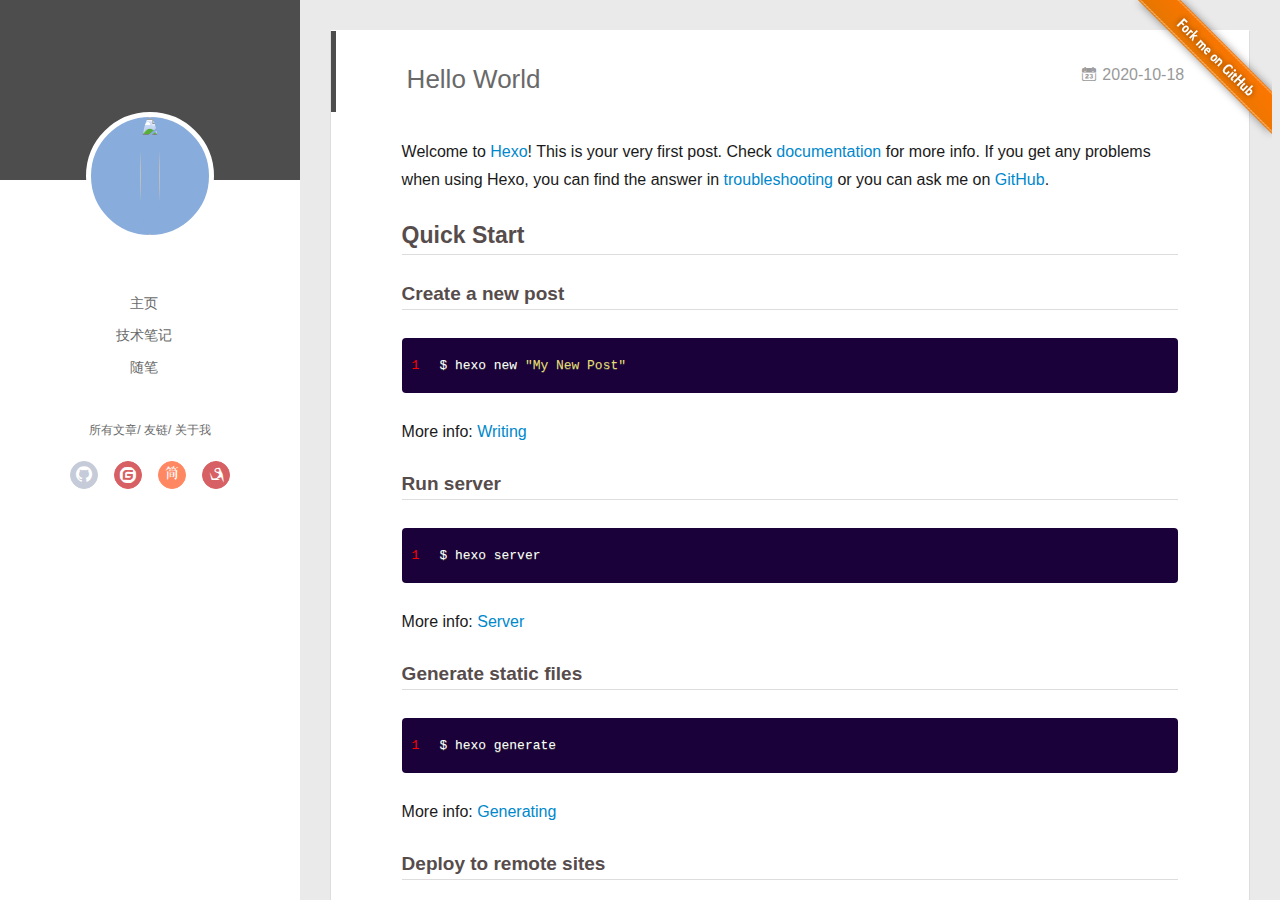
==== index.html @ 67d07cba "Site updated: 2020-10-18 23:46:30" ====
<!DOCTYPE html>
<html>
<head>
  <meta charset="utf-8">
  
  <meta name="renderer" content="webkit">
  <meta http-equiv="X-UA-Compatible" content="IE=edge" >
  <link rel="dns-prefetch" href="http://example.com">
  <title>Hexo</title>
  <meta name="generator" content="hexo-theme-yilia-plus">
  <meta name="viewport" content="width=device-width, initial-scale=1, maximum-scale=1">
  
    
    <!-- <meta name="keywords" content="">
    <meta name="description" content=""> -->
  
  <meta property="og:type" content="website">
<meta property="og:title" content="Hexo">
<meta property="og:url" content="http://example.com/index.html">
<meta property="og:site_name" content="Hexo">
<meta property="og:locale" content="en_US">
<meta property="article:author" content="John Doe">
<meta name="twitter:card" content="summary">
  
    <link rel="alternative" href="/atom.xml" title="Hexo" type="application/atom+xml">
  
  
    <link rel="icon" href="/favicon.ico">
  
  
    <link rel="apple-touch-icon" href="/apple-touch-icon-180x180.png">
  
  <link rel="stylesheet" type="text/css" href="/./main.a5fda8.css">
  <style type="text/css">
    
    #container.show {
      background: linear-gradient(200deg,#a0cfe4,#e8c37e);
    }
  </style>
  

  

  
    
 	  <script src="/lib/clickLove.js"></script>
  
  


  

</head>

<body>
  <div id="container" q-class="show:isCtnShow">
    <canvas id="anm-canvas" class="anm-canvas"></canvas>
    <div class="left-col" q-class="show:isShow">
      


<div class="overlay" style="background: #4d4d4d;"></div>
<div class="intrude-less">
	<header id="header" class="inner">
		<a href="/" class="profilepic">
			<img src="/img/head.jpg" class="js-avatar">
		</a>
		<hgroup>
			<h1 class="header-author"><a href="/"></a></h1>
		</hgroup>
		

		<nav class="header-menu">
			<ul>
			
				<li><a href="/" target="_blank">主页</a></li>
			
				<li><a href="https://zhousiwei.gitee.io/ibooks/" target="_blank">技术笔记</a></li>
			
				<li><a href="/tags/%E9%9A%8F%E7%AC%94/" target="_blank">随笔</a></li>
			
			</ul>
		</nav>
		<nav class="header-smart-menu">
			
				
					<a q-on="click: openSlider(e, 'innerArchive')" href="javascript:void(0)">所有文章</a>
				
			
				
					<a q-on="click: openSlider(e, 'friends')" href="javascript:void(0)">友链</a>
				
			
				
					<a q-on="click: openSlider(e, 'aboutme')" href="javascript:void(0)">关于我</a>
				
			
		</nav>
		<nav class="header-nav">
			<div class="social">
				
					<a class="github" href="#" title="GitHub" target="_blank"><i class="icon-github"></i></a>
				
					<a class="gitee" href="#" title="gitee" target="_blank"><i class="icon-gitee"></i></a>
				
					<a class="jianshu" href="#" title="jianshu" target="_blank"><i class="icon-jianshu"></i></a>
				
					<a class="cnblog" href="#" title="cnblog" target="_blank"><i class="icon-cnblog"></i></a>
				
			</div>
		
		</nav>
	</header>		
</div>

    </div>
    <div class="mid-col" q-class="show:isShow,hide:isShow|isFalse">
      
      
      <a class="forkMe" style="position:absolute;z-index:999;top:0;right:0.5em;" 
        href="https://github.com/JoeyBling/hexo-theme-yilia-plus" target="_blank">
        <img src="/img/forkme.png"
          class="attachment-full size-full" alt="Fork me on GitHub" data-recalc-dims="1"></a>
      
      
<nav id="mobile-nav">
  	<div class="overlay js-overlay" style="background: #4d4d4d"></div>
	<div class="btnctn js-mobile-btnctn">
  		<div class="slider-trigger list" q-on="click: openSlider(e)"><i class="icon icon-sort"></i></div>
	</div>
	<div class="intrude-less">
		<header id="header" class="inner">
			<div class="profilepic">
				<a href="/">
					<img src="/img/head.jpg" class="js-avatar">
				</a>
			</div>
			<hgroup>
			  <h1 class="header-author js-header-author"></h1>
			</hgroup>
			
			
			
				
			
				
			
				
			
			
			
			<nav class="header-nav">
				<div class="social">
					
						<a class="github" target="_blank" href="#" title="GitHub"><i class="icon-github"></i></a>
			        
						<a class="gitee" target="_blank" href="#" title="gitee"><i class="icon-gitee"></i></a>
			        
						<a class="jianshu" target="_blank" href="#" title="jianshu"><i class="icon-jianshu"></i></a>
			        
						<a class="cnblog" target="_blank" href="#" title="cnblog"><i class="icon-cnblog"></i></a>
			        
				</div>
			</nav>

			<nav class="header-menu js-header-menu">
				<ul style="width: 70%">
				
				
					<li style="width: 33.333333333333336%"><a href="/">主页</a></li>
		        
					<li style="width: 33.333333333333336%"><a target="_blank" rel="noopener" href="https://zhousiwei.gitee.io/ibooks/">技术笔记</a></li>
		        
					<li style="width: 33.333333333333336%"><a href="/tags/%E9%9A%8F%E7%AC%94/">随笔</a></li>
		        
				</ul>
			</nav>
		</header>				
	</div>
	<div class="mobile-mask" style="display:none" q-show="isShow"></div>
</nav>

      <div id="wrapper" class="body-wrap">
        <div class="menu-l">
          <div class="canvas-wrap">
            <canvas data-colors="#eaeaea" data-sectionHeight="100" data-contentId="js-content" id="myCanvas1"
              class="anm-canvas"></canvas>
          </div>
          <div id="js-content" class="content-ll">
            

  
    <article id="post-hello-world" class="article article-type-post  article-index" itemscope itemprop="blogPost">
  <div class="article-inner">
    
      <header class="article-header">
  
  
    <h1 itemprop="name">
	
	  <a class="article-title" href="/2020/10/18/hello-world/" target="_blank">Hello World</a>
  
    </h1>
  


  
  
<a href="/2020/10/18/hello-world/" class="archive-article-date">
        <time datetime="2020-10-18T14:14:54.932Z" itemprop="datePublished"><i class="icon-calendar icon"></i>2020-10-18</time>
</a>

  
  
    

  
  </header>
  
  <div class="article-entry" itemprop="articleBody">
    
    <p>Welcome to <a target="_blank" rel="noopener" href="https://hexo.io/">Hexo</a>! This is your very first post. Check <a target="_blank" rel="noopener" href="https://hexo.io/docs/">documentation</a> for more info. If you get any problems when using Hexo, you can find the answer in <a target="_blank" rel="noopener" href="https://hexo.io/docs/troubleshooting.html">troubleshooting</a> or you can ask me on <a target="_blank" rel="noopener" href="https://github.com/hexojs/hexo/issues">GitHub</a>.</p>
<h2 id="Quick-Start"><a href="#Quick-Start" class="headerlink" title="Quick Start"></a>Quick Start</h2><h3 id="Create-a-new-post"><a href="#Create-a-new-post" class="headerlink" title="Create a new post"></a>Create a new post</h3><figure class="highlight bash"><table><tr><td class="gutter"><pre><span class="line">1</span><br></pre></td><td class="code"><pre><span class="line">$ hexo new <span class="string">&quot;My New Post&quot;</span></span><br></pre></td></tr></table></figure>

<p>More info: <a target="_blank" rel="noopener" href="https://hexo.io/docs/writing.html">Writing</a></p>
<h3 id="Run-server"><a href="#Run-server" class="headerlink" title="Run server"></a>Run server</h3><figure class="highlight bash"><table><tr><td class="gutter"><pre><span class="line">1</span><br></pre></td><td class="code"><pre><span class="line">$ hexo server</span><br></pre></td></tr></table></figure>

<p>More info: <a target="_blank" rel="noopener" href="https://hexo.io/docs/server.html">Server</a></p>
<h3 id="Generate-static-files"><a href="#Generate-static-files" class="headerlink" title="Generate static files"></a>Generate static files</h3><figure class="highlight bash"><table><tr><td class="gutter"><pre><span class="line">1</span><br></pre></td><td class="code"><pre><span class="line">$ hexo generate</span><br></pre></td></tr></table></figure>

<p>More info: <a target="_blank" rel="noopener" href="https://hexo.io/docs/generating.html">Generating</a></p>
<h3 id="Deploy-to-remote-sites"><a href="#Deploy-to-remote-sites" class="headerlink" title="Deploy to remote sites"></a>Deploy to remote sites</h3><figure class="highlight bash"><table><tr><td class="gutter"><pre><span class="line">1</span><br></pre></td><td class="code"><pre><span class="line">$ hexo deploy</span><br></pre></td></tr></table></figure>

<p>More info: <a target="_blank" rel="noopener" href="https://hexo.io/docs/one-command-deployment.html">Deployment</a></p>

    

    

    

  </div>
  <div class="article-info article-info-index">
    
    
    

    
    <p class="article-more-link">
      <a class="article-more-a" href="/2020/10/18/hello-world/">展开全文 >></a>
    </p>
    

    
    <div class="clearfix"></div>
  </div>
  </div>
</article>

<aside class="wrap-side-operation">
    <div class="mod-side-operation">
        
        <div class="jump-container" id="js-jump-container" style="display:none;">
            <a href="javascript:void(0)" class="mod-side-operation__jump-to-top">
                <i class="icon-font icon-back"></i>
            </a>
            <div id="js-jump-plan-container" class="jump-plan-container" style="top: -11px;">
                <i class="icon-font icon-plane jump-plane"></i>
            </div>
        </div>
        
        
    </div>
</aside>




  
  


          </div>
        </div>
      </div>
      <footer id="footer">
  <div class="outer">
    <div id="footer-info">
    	<div class="footer-left">
    		&copy; 2018-2020 <a href="http://example.com/" target="_blank">John Doe</a>
    	</div>
      	<div class="footer-right">
			
			
      		GitHub:<a href="https://github.com/JoeyBling/hexo-theme-yilia-plus" target="_blank">hexo-theme-yilia-plus</a> by Litten
      	</div>
    </div>
  </div>
  
  
	<script src="/lib/busuanzi.pure.js"></script>
	
  
  
	
	<span id="busuanzi_container_site_pv" style="display:none">
		本站总访问量<span id="busuanzi_value_site_pv"></span>次	
	        <span class="post-meta-divider" >|</span>
	</span>
  	<span id="busuanzi_container_site_uv" style='display:none'>
  		本站访客数<span id="busuanzi_value_site_uv"></span>人
  	</span>
  
</footer>

    </div>
    <script>
	var yiliaConfig = {
		mathjax: false,
		isHome: true,
		isPost: false,
		isArchive: false,
		isTag: false,
		isCategory: false,
		open_in_new: true,
		toc_hide_index: true,
		root: "/",
		innerArchive: true,
		showTags: true
	}
</script>

<script>!function(r){function e(t){if(i[t])return i[t].exports;var n=i[t]={exports:{},id:t,loaded:!1};return r[t].call(n.exports,n,n.exports,e),n.loaded=!0,n.exports}var i={};e.m=r,e.c=i,e.p="./",e(0)}([function(t,n,r){r(208),t.exports=r(205)},function(t,n,r){var d=r(3),y=r(46),g=r(26),b=r(27),x=r(47),m="prototype",S=function(t,n,r){var e,i,o,u,c=t&S.F,f=t&S.G,a=t&S.S,s=t&S.P,l=t&S.B,h=f?d:a?d[n]||(d[n]={}):(d[n]||{})[m],v=f?y:y[n]||(y[n]={}),p=v[m]||(v[m]={});for(e in f&&(r=n),r)o=((i=!c&&h&&void 0!==h[e])?h:r)[e],u=l&&i?x(o,d):s&&"function"==typeof o?x(Function.call,o):o,h&&b(h,e,o,t&S.U),v[e]!=o&&g(v,e,u),s&&p[e]!=o&&(p[e]=o)};d.core=y,S.F=1,S.G=2,S.S=4,S.P=8,S.B=16,S.W=32,S.U=64,S.R=128,t.exports=S},function(t,n,r){var e=r(5);t.exports=function(t){if(!e(t))throw TypeError(t+" is not an object!");return t}},function(t,n){var r=t.exports="undefined"!=typeof window&&window.Math==Math?window:"undefined"!=typeof self&&self.Math==Math?self:Function("return this")();"number"==typeof __g&&(__g=r)},function(t,n){t.exports=function(t){try{return!!t()}catch(t){return!0}}},function(t,n){t.exports=function(t){return"object"==typeof t?null!==t:"function"==typeof t}},function(t,n){var r=t.exports="undefined"!=typeof window&&window.Math==Math?window:"undefined"!=typeof self&&self.Math==Math?self:Function("return this")();"number"==typeof __g&&(__g=r)},function(t,n,r){var e=r(118)("wks"),i=r(79),o=r(3).Symbol,u="function"==typeof o;(t.exports=function(t){return e[t]||(e[t]=u&&o[t]||(u?o:i)("Symbol."+t))}).store=e},function(t,n,r){var e=r(49),i=Math.min;t.exports=function(t){return 0<t?i(e(t),9007199254740991):0}},function(t,n){var r={}.hasOwnProperty;t.exports=function(t,n){return r.call(t,n)}},function(t,n,r){t.exports=!r(4)(function(){return 7!=Object.defineProperty({},"a",{get:function(){return 7}}).a})},function(t,n,r){var e=r(2),i=r(174),o=r(53),u=Object.defineProperty;n.f=r(10)?Object.defineProperty:function(t,n,r){if(e(t),n=o(n,!0),e(r),i)try{return u(t,n,r)}catch(t){}if("get"in r||"set"in r)throw TypeError("Accessors not supported!");return"value"in r&&(t[n]=r.value),t}},function(t,n,r){t.exports=!r(20)(function(){return 7!=Object.defineProperty({},"a",{get:function(){return 7}}).a})},function(t,n,r){var e=r(14),i=r(24);t.exports=r(12)?function(t,n,r){return e.f(t,n,i(1,r))}:function(t,n,r){return t[n]=r,t}},function(t,n,r){var e=r(22),i=r(60),o=r(42),u=Object.defineProperty;n.f=r(12)?Object.defineProperty:function(t,n,r){if(e(t),n=o(n,!0),e(r),i)try{return u(t,n,r)}catch(t){}if("get"in r||"set"in r)throw TypeError("Accessors not supported!");return"value"in r&&(t[n]=r.value),t}},function(t,n,r){var e=r(96),i=r(34);t.exports=function(t){return e(i(t))}},function(t,n,r){var e=r(40)("wks"),i=r(25),o=r(6).Symbol,u="function"==typeof o;(t.exports=function(t){return e[t]||(e[t]=u&&o[t]||(u?o:i)("Symbol."+t))}).store=e},function(t,n,r){var e=r(51);t.exports=function(t){return Object(e(t))}},function(t,n){t.exports=function(t){return"object"==typeof t?null!==t:"function"==typeof t}},function(t,n){var r=t.exports={version:"2.6.9"};"number"==typeof __e&&(__e=r)},function(t,n){t.exports=function(t){try{return!!t()}catch(t){return!0}}},function(t,n){t.exports=function(t){if("function"!=typeof t)throw TypeError(t+" is not a function!");return t}},function(t,n,r){var e=r(18);t.exports=function(t){if(!e(t))throw TypeError(t+" is not an object!");return t}},function(t,n){t.exports=!0},function(t,n){t.exports=function(t,n){return{enumerable:!(1&t),configurable:!(2&t),writable:!(4&t),value:n}}},function(t,n){var r=0,e=Math.random();t.exports=function(t){return"Symbol(".concat(void 0===t?"":t,")_",(++r+e).toString(36))}},function(t,n,r){var e=r(11),i=r(75);t.exports=r(10)?function(t,n,r){return e.f(t,n,i(1,r))}:function(t,n,r){return t[n]=r,t}},function(t,n,r){var o=r(3),u=r(26),c=r(30),f=r(79)("src"),e=r(219),i="toString",a=(""+e).split(i);r(46).inspectSource=function(t){return e.call(t)},(t.exports=function(t,n,r,e){var i="function"==typeof r;i&&(c(r,"name")||u(r,"name",n)),t[n]!==r&&(i&&(c(r,f)||u(r,f,t[n]?""+t[n]:a.join(String(n)))),t===o?t[n]=r:e?t[n]?t[n]=r:u(t,n,r):(delete t[n],u(t,n,r)))})(Function.prototype,i,function(){return"function"==typeof this&&this[f]||e.call(this)})},function(t,n,r){var e=r(1),i=r(4),u=r(51),c=/"/g,o=function(t,n,r,e){var i=String(u(t)),o="<"+n;return""!==r&&(o+=" "+r+'="'+String(e).replace(c,"&quot;")+'"'),o+">"+i+"</"+n+">"};t.exports=function(n,t){var r={};r[n]=t(o),e(e.P+e.F*i(function(){var t=""[n]('"');return t!==t.toLowerCase()||3<t.split('"').length}),"String",r)}},function(t,n,r){var e=r(65),i=r(35);t.exports=Object.keys||function(t){return e(t,i)}},function(t,n){var r={}.hasOwnProperty;t.exports=function(t,n){return r.call(t,n)}},function(t,n,r){var e=r(117),i=r(75),o=r(33),u=r(53),c=r(30),f=r(174),a=Object.getOwnPropertyDescriptor;n.f=r(10)?a:function(t,n){if(t=o(t),n=u(n,!0),f)try{return a(t,n)}catch(t){}if(c(t,n))return i(!e.f.call(t,n),t[n])}},function(t,n,r){var e=r(30),i=r(17),o=r(154)("IE_PROTO"),u=Object.prototype;t.exports=Object.getPrototypeOf||function(t){return t=i(t),e(t,o)?t[o]:"function"==typeof t.constructor&&t instanceof t.constructor?t.constructor.prototype:t instanceof Object?u:null}},function(t,n,r){var e=r(116),i=r(51);t.exports=function(t){return e(i(t))}},function(t,n){t.exports=function(t){if(null==t)throw TypeError("Can't call method on  "+t);return t}},function(t,n){t.exports="constructor,hasOwnProperty,isPrototypeOf,propertyIsEnumerable,toLocaleString,toString,valueOf".split(",")},function(t,n){t.exports={}},function(t,n){n.f={}.propertyIsEnumerable},function(t,n,r){var e=r(14).f,i=r(9),o=r(16)("toStringTag");t.exports=function(t,n,r){t&&!i(t=r?t:t.prototype,o)&&e(t,o,{configurable:!0,value:n})}},function(t,n,r){var e=r(40)("keys"),i=r(25);t.exports=function(t){return e[t]||(e[t]=i(t))}},function(t,n,r){var e=r(19),i=r(6),o="__core-js_shared__",u=i[o]||(i[o]={});(t.exports=function(t,n){return u[t]||(u[t]=void 0!==n?n:{})})("versions",[]).push({version:e.version,mode:r(23)?"pure":"global",copyright:"© 2019 Denis Pushkarev (zloirock.ru)"})},function(t,n){var r=Math.ceil,e=Math.floor;t.exports=function(t){return isNaN(t=+t)?0:(0<t?e:r)(t)}},function(t,n,r){var i=r(18);t.exports=function(t,n){if(!i(t))return t;var r,e;if(n&&"function"==typeof(r=t.toString)&&!i(e=r.call(t)))return e;if("function"==typeof(r=t.valueOf)&&!i(e=r.call(t)))return e;if(!n&&"function"==typeof(r=t.toString)&&!i(e=r.call(t)))return e;throw TypeError("Can't convert object to primitive value")}},function(t,n,r){var e=r(6),i=r(19),o=r(23),u=r(44),c=r(14).f;t.exports=function(t){var n=i.Symbol||(i.Symbol=o?{}:e.Symbol||{});"_"==t.charAt(0)||t in n||c(n,t,{value:u.f(t)})}},function(t,n,r){n.f=r(16)},function(t,n){var r={}.toString;t.exports=function(t){return r.call(t).slice(8,-1)}},function(t,n){var r=t.exports={version:"2.6.9"};"number"==typeof __e&&(__e=r)},function(t,n,r){var o=r(21);t.exports=function(e,i,t){if(o(e),void 0===i)return e;switch(t){case 1:return function(t){return e.call(i,t)};case 2:return function(t,n){return e.call(i,t,n)};case 3:return function(t,n,r){return e.call(i,t,n,r)}}return function(){return e.apply(i,arguments)}}},function(t,n,r){"use strict";var e=r(4);t.exports=function(t,n){return!!t&&e(function(){n?t.call(null,function(){},1):t.call(null)})}},function(t,n){var r=Math.ceil,e=Math.floor;t.exports=function(t){return isNaN(t=+t)?0:(0<t?e:r)(t)}},function(t,n,r){var x=r(47),m=r(116),S=r(17),w=r(8),e=r(138);t.exports=function(l,t){var h=1==l,v=2==l,p=3==l,d=4==l,y=6==l,g=5==l||y,b=t||e;return function(t,n,r){for(var e,i,o=S(t),u=m(o),c=x(n,r,3),f=w(u.length),a=0,s=h?b(t,f):v?b(t,0):void 0;a<f;a++)if((g||a in u)&&(i=c(e=u[a],a,o),l))if(h)s[a]=i;else if(i)switch(l){case 3:return!0;case 5:return e;case 6:return a;case 2:s.push(e)}else if(d)return!1;return y?-1:p||d?d:s}}},function(t,n){t.exports=function(t){if(null==t)throw TypeError("Can't call method on  "+t);return t}},function(t,n,r){var i=r(1),o=r(46),u=r(4);t.exports=function(t,n){var r=(o.Object||{})[t]||Object[t],e={};e[t]=n(r),i(i.S+i.F*u(function(){r(1)}),"Object",e)}},function(t,n,r){var i=r(5);t.exports=function(t,n){if(!i(t))return t;var r,e;if(n&&"function"==typeof(r=t.toString)&&!i(e=r.call(t)))return e;if("function"==typeof(r=t.valueOf)&&!i(e=r.call(t)))return e;if(!n&&"function"==typeof(r=t.toString)&&!i(e=r.call(t)))return e;throw TypeError("Can't convert object to primitive value")}},function(t,n,r){var d=r(6),y=r(19),g=r(93),b=r(13),x=r(9),m="prototype",S=function(t,n,r){var e,i,o,u=t&S.F,c=t&S.G,f=t&S.S,a=t&S.P,s=t&S.B,l=t&S.W,h=c?y:y[n]||(y[n]={}),v=h[m],p=c?d:f?d[n]:(d[n]||{})[m];for(e in c&&(r=n),r)(i=!u&&p&&void 0!==p[e])&&x(h,e)||(o=i?p[e]:r[e],h[e]=c&&"function"!=typeof p[e]?r[e]:s&&i?g(o,d):l&&p[e]==o?function(e){var t=function(t,n,r){if(this instanceof e){switch(arguments.length){case 0:return new e;case 1:return new e(t);case 2:return new e(t,n)}return new e(t,n,r)}return e.apply(this,arguments)};return t[m]=e[m],t}(o):a&&"function"==typeof o?g(Function.call,o):o,a&&((h.virtual||(h.virtual={}))[e]=o,t&S.R&&v&&!v[e]&&b(v,e,o)))};S.F=1,S.G=2,S.S=4,S.P=8,S.B=16,S.W=32,S.U=64,S.R=128,t.exports=S},function(t,n,r){var e=r(34);t.exports=function(t){return Object(e(t))}},function(t,n,r){var o=r(196),e=r(1),i=r(118)("metadata"),u=i.store||(i.store=new(r(200))),c=function(t,n,r){var e=u.get(t);if(!e){if(!r)return;u.set(t,e=new o)}var i=e.get(n);if(!i){if(!r)return;e.set(n,i=new o)}return i};t.exports={store:u,map:c,has:function(t,n,r){var e=c(n,r,!1);return void 0!==e&&e.has(t)},get:function(t,n,r){var e=c(n,r,!1);return void 0===e?void 0:e.get(t)},set:function(t,n,r,e){c(r,e,!0).set(t,n)},keys:function(t,n){var r=c(t,n,!1),e=[];return r&&r.forEach(function(t,n){e.push(n)}),e},key:function(t){return void 0===t||"symbol"==typeof t?t:String(t)},exp:function(t){e(e.S,"Reflect",t)}}},function(t,n,r){"use strict";if(r(10)){var g=r(68),b=r(3),x=r(4),m=r(1),S=r(132),e=r(159),h=r(47),w=r(70),i=r(75),_=r(26),o=r(76),u=r(49),O=r(8),E=r(194),c=r(78),f=r(53),a=r(30),M=r(81),P=r(5),v=r(17),p=r(145),j=r(72),F=r(32),A=r(73).f,d=r(161),s=r(79),l=r(7),y=r(50),I=r(120),L=r(119),N=r(162),T=r(82),k=r(125),R=r(77),C=r(137),D=r(166),G=r(11),W=r(31),U=G.f,V=W.f,B=b.RangeError,q=b.TypeError,z=b.Uint8Array,K="ArrayBuffer",H="Shared"+K,J="BYTES_PER_ELEMENT",$="prototype",Y=Array[$],X=e.ArrayBuffer,Q=e.DataView,Z=y(0),tt=y(2),nt=y(3),rt=y(4),et=y(5),it=y(6),ot=I(!0),ut=I(!1),ct=N.values,ft=N.keys,at=N.entries,st=Y.lastIndexOf,lt=Y.reduce,ht=Y.reduceRight,vt=Y.join,pt=Y.sort,dt=Y.slice,yt=Y.toString,gt=Y.toLocaleString,bt=l("iterator"),xt=l("toStringTag"),mt=s("typed_constructor"),St=s("def_constructor"),wt=S.CONSTR,_t=S.TYPED,Ot=S.VIEW,Et="Wrong length!",Mt=y(1,function(t,n){return It(L(t,t[St]),n)}),Pt=x(function(){return 1===new z(new Uint16Array([1]).buffer)[0]}),jt=!!z&&!!z[$].set&&x(function(){new z(1).set({})}),Ft=function(t,n){var r=u(t);if(r<0||r%n)throw B("Wrong offset!");return r},At=function(t){if(P(t)&&_t in t)return t;throw q(t+" is not a typed array!")},It=function(t,n){if(!(P(t)&&mt in t))throw q("It is not a typed array constructor!");return new t(n)},Lt=function(t,n){return Nt(L(t,t[St]),n)},Nt=function(t,n){for(var r=0,e=n.length,i=It(t,e);r<e;)i[r]=n[r++];return i},Tt=function(t,n,r){U(t,n,{get:function(){return this._d[r]}})},kt=function(t){var n,r,e,i,o,u,c=v(t),f=arguments.length,a=1<f?arguments[1]:void 0,s=void 0!==a,l=d(c);if(null!=l&&!p(l)){for(u=l.call(c),e=[],n=0;!(o=u.next()).done;n++)e.push(o.value);c=e}for(s&&2<f&&(a=h(a,arguments[2],2)),n=0,r=O(c.length),i=It(this,r);n<r;n++)i[n]=s?a(c[n],n):c[n];return i},Rt=function(){for(var t=0,n=arguments.length,r=It(this,n);t<n;)r[t]=arguments[t++];return r},Ct=!!z&&x(function(){gt.call(new z(1))}),Dt=function(){return gt.apply(Ct?dt.call(At(this)):At(this),arguments)},Gt={copyWithin:function(t,n){return D.call(At(this),t,n,2<arguments.length?arguments[2]:void 0)},every:function(t){return rt(At(this),t,1<arguments.length?arguments[1]:void 0)},fill:function(t){return C.apply(At(this),arguments)},filter:function(t){return Lt(this,tt(At(this),t,1<arguments.length?arguments[1]:void 0))},find:function(t){return et(At(this),t,1<arguments.length?arguments[1]:void 0)},findIndex:function(t){return it(At(this),t,1<arguments.length?arguments[1]:void 0)},forEach:function(t){Z(At(this),t,1<arguments.length?arguments[1]:void 0)},indexOf:function(t){return ut(At(this),t,1<arguments.length?arguments[1]:void 0)},includes:function(t){return ot(At(this),t,1<arguments.length?arguments[1]:void 0)},join:function(t){return vt.apply(At(this),arguments)},lastIndexOf:function(t){return st.apply(At(this),arguments)},map:function(t){return Mt(At(this),t,1<arguments.length?arguments[1]:void 0)},reduce:function(t){return lt.apply(At(this),arguments)},reduceRight:function(t){return ht.apply(At(this),arguments)},reverse:function(){for(var t,n=this,r=At(n).length,e=Math.floor(r/2),i=0;i<e;)t=n[i],n[i++]=n[--r],n[r]=t;return n},some:function(t){return nt(At(this),t,1<arguments.length?arguments[1]:void 0)},sort:function(t){return pt.call(At(this),t)},subarray:function(t,n){var r=At(this),e=r.length,i=c(t,e);return new(L(r,r[St]))(r.buffer,r.byteOffset+i*r.BYTES_PER_ELEMENT,O((void 0===n?e:c(n,e))-i))}},Wt=function(t,n){return Lt(this,dt.call(At(this),t,n))},Ut=function(t){At(this);var n=Ft(arguments[1],1),r=this.length,e=v(t),i=O(e.length),o=0;if(r<i+n)throw B(Et);for(;o<i;)this[n+o]=e[o++]},Vt={entries:function(){return at.call(At(this))},keys:function(){return ft.call(At(this))},values:function(){return ct.call(At(this))}},Bt=function(t,n){return P(t)&&t[_t]&&"symbol"!=typeof n&&n in t&&String(+n)==String(n)},qt=function(t,n){return Bt(t,n=f(n,!0))?i(2,t[n]):V(t,n)},zt=function(t,n,r){return!(Bt(t,n=f(n,!0))&&P(r)&&a(r,"value"))||a(r,"get")||a(r,"set")||r.configurable||a(r,"writable")&&!r.writable||a(r,"enumerable")&&!r.enumerable?U(t,n,r):(t[n]=r.value,t)};wt||(W.f=qt,G.f=zt),m(m.S+m.F*!wt,"Object",{getOwnPropertyDescriptor:qt,defineProperty:zt}),x(function(){yt.call({})})&&(yt=gt=function(){return vt.call(this)});var Kt=o({},Gt);o(Kt,Vt),_(Kt,bt,Vt.values),o(Kt,{slice:Wt,set:Ut,constructor:function(){},toString:yt,toLocaleString:Dt}),Tt(Kt,"buffer","b"),Tt(Kt,"byteOffset","o"),Tt(Kt,"byteLength","l"),Tt(Kt,"length","e"),U(Kt,xt,{get:function(){return this[_t]}}),t.exports=function(t,l,n,o){var h=t+((o=!!o)?"Clamped":"")+"Array",r="get"+t,u="set"+t,v=b[h],c=v||{},e=v&&F(v),i=!v||!S.ABV,f={},a=v&&v[$],p=function(t,i){U(t,i,{get:function(){return t=i,(n=this._d).v[r](t*l+n.o,Pt);var t,n},set:function(t){return n=i,r=t,e=this._d,o&&(r=(r=Math.round(r))<0?0:255<r?255:255&r),void e.v[u](n*l+e.o,r,Pt);var n,r,e},enumerable:!0})};i?(v=n(function(t,n,r,e){w(t,v,h,"_d");var i,o,u,c,f=0,a=0;if(P(n)){if(!(n instanceof X||(c=M(n))==K||c==H))return _t in n?Nt(v,n):kt.call(v,n);i=n,a=Ft(r,l);var s=n.byteLength;if(void 0===e){if(s%l)throw B(Et);if((o=s-a)<0)throw B(Et)}else if(s<(o=O(e)*l)+a)throw B(Et);u=o/l}else u=E(n),i=new X(o=u*l);for(_(t,"_d",{b:i,o:a,l:o,e:u,v:new Q(i)});f<u;)p(t,f++)}),a=v[$]=j(Kt),_(a,"constructor",v)):x(function(){v(1)})&&x(function(){new v(-1)})&&k(function(t){new v,new v(null),new v(1.5),new v(t)},!0)||(v=n(function(t,n,r,e){var i;return w(t,v,h),P(n)?n instanceof X||(i=M(n))==K||i==H?void 0!==e?new c(n,Ft(r,l),e):void 0!==r?new c(n,Ft(r,l)):new c(n):_t in n?Nt(v,n):kt.call(v,n):new c(E(n))}),Z(e!==Function.prototype?A(c).concat(A(e)):A(c),function(t){t in v||_(v,t,c[t])}),v[$]=a,g||(a.constructor=v));var s=a[bt],d=!!s&&("values"==s.name||null==s.name),y=Vt.values;_(v,mt,!0),_(a,_t,h),_(a,Ot,!0),_(a,St,v),(o?new v(1)[xt]==h:xt in a)||U(a,xt,{get:function(){return h}}),f[h]=v,m(m.G+m.W+m.F*(v!=c),f),m(m.S,h,{BYTES_PER_ELEMENT:l}),m(m.S+m.F*x(function(){c.of.call(v,1)}),h,{from:kt,of:Rt}),J in a||_(a,J,l),m(m.P,h,Gt),R(h),m(m.P+m.F*jt,h,{set:Ut}),m(m.P+m.F*!d,h,Vt),g||a.toString==yt||(a.toString=yt),m(m.P+m.F*x(function(){new v(1).slice()}),h,{slice:Wt}),m(m.P+m.F*(x(function(){return[1,2].toLocaleString()!=new v([1,2]).toLocaleString()})||!x(function(){a.toLocaleString.call([1,2])})),h,{toLocaleString:Dt}),T[h]=d?s:y,g||d||_(a,bt,y)}}else t.exports=function(){}},function(t,n){var r={}.toString;t.exports=function(t){return r.call(t).slice(8,-1)}},function(t,n,r){var e=r(18),i=r(6).document,o=e(i)&&e(i.createElement);t.exports=function(t){return o?i.createElement(t):{}}},function(t,n,r){t.exports=!r(12)&&!r(20)(function(){return 7!=Object.defineProperty(r(59)("div"),"a",{get:function(){return 7}}).a})},function(t,n,r){"use strict";var x=r(23),m=r(54),S=r(66),w=r(13),_=r(36),O=r(98),E=r(38),M=r(104),P=r(16)("iterator"),j=!([].keys&&"next"in[].keys()),F="values",A=function(){return this};t.exports=function(t,n,r,e,i,o,u){O(r,n,e);var c,f,a,s=function(t){if(!j&&t in p)return p[t];switch(t){case"keys":case F:return function(){return new r(this,t)}}return function(){return new r(this,t)}},l=n+" Iterator",h=i==F,v=!1,p=t.prototype,d=p[P]||p["@@iterator"]||i&&p[i],y=d||s(i),g=i?h?s("entries"):y:void 0,b="Array"==n&&p.entries||d;if(b&&((a=M(b.call(new t)))!==Object.prototype&&a.next&&(E(a,l,!0),x||"function"==typeof a[P]||w(a,P,A))),h&&d&&d.name!==F&&(v=!0,y=function(){return d.call(this)}),x&&!u||!j&&!v&&p[P]||w(p,P,y),_[n]=y,_[l]=A,i)if(c={values:h?y:s(F),keys:o?y:s("keys"),entries:g},u)for(f in c)f in p||S(p,f,c[f]);else m(m.P+m.F*(j||v),n,c);return c}},function(t,n,e){var i=e(22),o=e(101),u=e(35),c=e(39)("IE_PROTO"),f=function(){},a="prototype",s=function(){var t,n=e(59)("iframe"),r=u.length;for(n.style.display="none",e(95).appendChild(n),n.src="javascript:",(t=n.contentWindow.document).open(),t.write("<script>document.F=Object<\/script>"),t.close(),s=t.F;r--;)delete s[a][u[r]];return s()};t.exports=Object.create||function(t,n){var r;return null!==t?(f[a]=i(t),r=new f,f[a]=null,r[c]=t):r=s(),void 0===n?r:o(r,n)}},function(t,n,r){var e=r(65),i=r(35).concat("length","prototype");n.f=Object.getOwnPropertyNames||function(t){return e(t,i)}},function(t,n){n.f=Object.getOwnPropertySymbols},function(t,n,r){var u=r(9),c=r(15),f=r(92)(!1),a=r(39)("IE_PROTO");t.exports=function(t,n){var r,e=c(t),i=0,o=[];for(r in e)r!=a&&u(e,r)&&o.push(r);for(;n.length>i;)u(e,r=n[i++])&&(~f(o,r)||o.push(r));return o}},function(t,n,r){t.exports=r(13)},function(t,n,r){var e=r(7)("unscopables"),i=Array.prototype;null==i[e]&&r(26)(i,e,{}),t.exports=function(t){i[e][t]=!0}},function(t,n){t.exports=!1},function(t,n,r){var e=r(79)("meta"),i=r(5),o=r(30),u=r(11).f,c=0,f=Object.isExtensible||function(){return!0},a=!r(4)(function(){return f(Object.preventExtensions({}))}),s=function(t){u(t,e,{value:{i:"O"+ ++c,w:{}}})},l=t.exports={KEY:e,NEED:!1,fastKey:function(t,n){if(!i(t))return"symbol"==typeof t?t:("string"==typeof t?"S":"P")+t;if(!o(t,e)){if(!f(t))return"F";if(!n)return"E";s(t)}return t[e].i},getWeak:function(t,n){if(!o(t,e)){if(!f(t))return!0;if(!n)return!1;s(t)}return t[e].w},onFreeze:function(t){return a&&l.NEED&&f(t)&&!o(t,e)&&s(t),t}}},function(t,n){t.exports=function(t,n,r,e){if(!(t instanceof n)||void 0!==e&&e in t)throw TypeError(r+": incorrect invocation!");return t}},function(t,n,r){var h=r(47),v=r(177),p=r(145),d=r(2),y=r(8),g=r(161),b={},x={};(n=t.exports=function(t,n,r,e,i){var o,u,c,f,a=i?function(){return t}:g(t),s=h(r,e,n?2:1),l=0;if("function"!=typeof a)throw TypeError(t+" is not iterable!");if(p(a)){for(o=y(t.length);l<o;l++)if((f=n?s(d(u=t[l])[0],u[1]):s(t[l]))===b||f===x)return f}else for(c=a.call(t);!(u=c.next()).done;)if((f=v(c,s,u.value,n))===b||f===x)return f}).BREAK=b,n.RETURN=x},function(t,n,e){var i=e(2),o=e(183),u=e(141),c=e(154)("IE_PROTO"),f=function(){},a="prototype",s=function(){var t,n=e(140)("iframe"),r=u.length;for(n.style.display="none",e(143).appendChild(n),n.src="javascript:",(t=n.contentWindow.document).open(),t.write("<script>document.F=Object<\/script>"),t.close(),s=t.F;r--;)delete s[a][u[r]];return s()};t.exports=Object.create||function(t,n){var r;return null!==t?(f[a]=i(t),r=new f,f[a]=null,r[c]=t):r=s(),void 0===n?r:o(r,n)}},function(t,n,r){var e=r(185),i=r(141).concat("length","prototype");n.f=Object.getOwnPropertyNames||function(t){return e(t,i)}},function(t,n,r){var e=r(185),i=r(141);t.exports=Object.keys||function(t){return e(t,i)}},function(t,n){t.exports=function(t,n){return{enumerable:!(1&t),configurable:!(2&t),writable:!(4&t),value:n}}},function(t,n,r){var i=r(27);t.exports=function(t,n,r){for(var e in n)i(t,e,n[e],r);return t}},function(t,n,r){"use strict";var e=r(3),i=r(11),o=r(10),u=r(7)("species");t.exports=function(t){var n=e[t];o&&n&&!n[u]&&i.f(n,u,{configurable:!0,get:function(){return this}})}},function(t,n,r){var e=r(49),i=Math.max,o=Math.min;t.exports=function(t,n){return(t=e(t))<0?i(t+n,0):o(t,n)}},function(t,n){var r=0,e=Math.random();t.exports=function(t){return"Symbol(".concat(void 0===t?"":t,")_",(++r+e).toString(36))}},function(t,n,r){var e=r(5);t.exports=function(t,n){if(!e(t)||t._t!==n)throw TypeError("Incompatible receiver, "+n+" required!");return t}},function(t,n,r){var i=r(45),o=r(7)("toStringTag"),u="Arguments"==i(function(){return arguments}());t.exports=function(t){var n,r,e;return void 0===t?"Undefined":null===t?"Null":"string"==typeof(r=function(t,n){try{return t[n]}catch(t){}}(n=Object(t),o))?r:u?i(n):"Object"==(e=i(n))&&"function"==typeof n.callee?"Arguments":e}},function(t,n){t.exports={}},function(t,n,r){var e=r(11).f,i=r(30),o=r(7)("toStringTag");t.exports=function(t,n,r){t&&!i(t=r?t:t.prototype,o)&&e(t,o,{configurable:!0,value:n})}},function(t,n,r){var u=r(1),e=r(51),c=r(4),f=r(157),i="["+f+"]",o=RegExp("^"+i+i+"*"),a=RegExp(i+i+"*$"),s=function(t,n,r){var e={},i=c(function(){return!!f[t]()||"​"!="​"[t]()}),o=e[t]=i?n(l):f[t];r&&(e[r]=o),u(u.P+u.F*i,"String",e)},l=s.trim=function(t,n){return t=String(e(t)),1&n&&(t=t.replace(o,"")),2&n&&(t=t.replace(a,"")),t};t.exports=s},function(t,n,r){t.exports={default:r(88),__esModule:!0}},function(t,n,r){t.exports={default:r(89),__esModule:!0}},function(t,n,r){"use strict";function e(t){return t&&t.__esModule?t:{default:t}}n.__esModule=!0;var i=e(r(86)),o=e(r(85)),u="function"==typeof o.default&&"symbol"==typeof i.default?function(t){return typeof t}:function(t){return t&&"function"==typeof o.default&&t.constructor===o.default&&t!==o.default.prototype?"symbol":typeof t};n.default="function"==typeof o.default&&"symbol"===u(i.default)?function(t){return void 0===t?"undefined":u(t)}:function(t){return t&&"function"==typeof o.default&&t.constructor===o.default&&t!==o.default.prototype?"symbol":void 0===t?"undefined":u(t)}},function(t,n,r){r(111),r(109),r(112),r(113),t.exports=r(19).Symbol},function(t,n,r){r(110),r(114),t.exports=r(44).f("iterator")},function(t,n){t.exports=function(t){if("function"!=typeof t)throw TypeError(t+" is not a function!");return t}},function(t,n){t.exports=function(){}},function(t,n,r){var f=r(15),a=r(107),s=r(106);t.exports=function(c){return function(t,n,r){var e,i=f(t),o=a(i.length),u=s(r,o);if(c&&n!=n){for(;u<o;)if((e=i[u++])!=e)return!0}else for(;u<o;u++)if((c||u in i)&&i[u]===n)return c||u||0;return!c&&-1}}},function(t,n,r){var o=r(90);t.exports=function(e,i,t){if(o(e),void 0===i)return e;switch(t){case 1:return function(t){return e.call(i,t)};case 2:return function(t,n){return e.call(i,t,n)};case 3:return function(t,n,r){return e.call(i,t,n,r)}}return function(){return e.apply(i,arguments)}}},function(t,n,r){var c=r(29),f=r(64),a=r(37);t.exports=function(t){var n=c(t),r=f.f;if(r)for(var e,i=r(t),o=a.f,u=0;i.length>u;)o.call(t,e=i[u++])&&n.push(e);return n}},function(t,n,r){var e=r(6).document;t.exports=e&&e.documentElement},function(t,n,r){var e=r(58);t.exports=Object("z").propertyIsEnumerable(0)?Object:function(t){return"String"==e(t)?t.split(""):Object(t)}},function(t,n,r){var e=r(58);t.exports=Array.isArray||function(t){return"Array"==e(t)}},function(t,n,r){"use strict";var e=r(62),i=r(24),o=r(38),u={};r(13)(u,r(16)("iterator"),function(){return this}),t.exports=function(t,n,r){t.prototype=e(u,{next:i(1,r)}),o(t,n+" Iterator")}},function(t,n){t.exports=function(t,n){return{value:n,done:!!t}}},function(t,n,r){var e=r(25)("meta"),i=r(18),o=r(9),u=r(14).f,c=0,f=Object.isExtensible||function(){return!0},a=!r(20)(function(){return f(Object.preventExtensions({}))}),s=function(t){u(t,e,{value:{i:"O"+ ++c,w:{}}})},l=t.exports={KEY:e,NEED:!1,fastKey:function(t,n){if(!i(t))return"symbol"==typeof t?t:("string"==typeof t?"S":"P")+t;if(!o(t,e)){if(!f(t))return"F";if(!n)return"E";s(t)}return t[e].i},getWeak:function(t,n){if(!o(t,e)){if(!f(t))return!0;if(!n)return!1;s(t)}return t[e].w},onFreeze:function(t){return a&&l.NEED&&f(t)&&!o(t,e)&&s(t),t}}},function(t,n,r){var u=r(14),c=r(22),f=r(29);t.exports=r(12)?Object.defineProperties:function(t,n){c(t);for(var r,e=f(n),i=e.length,o=0;o<i;)u.f(t,r=e[o++],n[r]);return t}},function(t,n,r){var e=r(37),i=r(24),o=r(15),u=r(42),c=r(9),f=r(60),a=Object.getOwnPropertyDescriptor;n.f=r(12)?a:function(t,n){if(t=o(t),n=u(n,!0),f)try{return a(t,n)}catch(t){}if(c(t,n))return i(!e.f.call(t,n),t[n])}},function(t,n,r){var e=r(15),i=r(63).f,o={}.toString,u="object"==typeof window&&window&&Object.getOwnPropertyNames?Object.getOwnPropertyNames(window):[];t.exports.f=function(t){return u&&"[object Window]"==o.call(t)?function(t){try{return i(t)}catch(t){return u.slice()}}(t):i(e(t))}},function(t,n,r){var e=r(9),i=r(55),o=r(39)("IE_PROTO"),u=Object.prototype;t.exports=Object.getPrototypeOf||function(t){return t=i(t),e(t,o)?t[o]:"function"==typeof t.constructor&&t instanceof t.constructor?t.constructor.prototype:t instanceof Object?u:null}},function(t,n,r){var f=r(41),a=r(34);t.exports=function(c){return function(t,n){var r,e,i=String(a(t)),o=f(n),u=i.length;return o<0||u<=o?c?"":void 0:(r=i.charCodeAt(o))<55296||56319<r||o+1===u||(e=i.charCodeAt(o+1))<56320||57343<e?c?i.charAt(o):r:c?i.slice(o,o+2):e-56320+(r-55296<<10)+65536}}},function(t,n,r){var e=r(41),i=Math.max,o=Math.min;t.exports=function(t,n){return(t=e(t))<0?i(t+n,0):o(t,n)}},function(t,n,r){var e=r(41),i=Math.min;t.exports=function(t){return 0<t?i(e(t),9007199254740991):0}},function(t,n,r){"use strict";var e=r(91),i=r(99),o=r(36),u=r(15);t.exports=r(61)(Array,"Array",function(t,n){this._t=u(t),this._i=0,this._k=n},function(){var t=this._t,n=this._k,r=this._i++;return!t||r>=t.length?(this._t=void 0,i(1)):i(0,"keys"==n?r:"values"==n?t[r]:[r,t[r]])},"values"),o.Arguments=o.Array,e("keys"),e("values"),e("entries")},function(t,n){},function(t,n,r){"use strict";var e=r(105)(!0);r(61)(String,"String",function(t){this._t=String(t),this._i=0},function(){var t,n=this._t,r=this._i;return r>=n.length?{value:void 0,done:!0}:(t=e(n,r),this._i+=t.length,{value:t,done:!1})})},function(t,n,r){"use strict";var e=r(6),u=r(9),i=r(12),o=r(54),c=r(66),f=r(100).KEY,a=r(20),s=r(40),l=r(38),h=r(25),v=r(16),p=r(44),d=r(43),y=r(94),g=r(97),b=r(22),x=r(18),m=r(55),S=r(15),w=r(42),_=r(24),O=r(62),E=r(103),M=r(102),P=r(64),j=r(14),F=r(29),A=M.f,I=j.f,L=E.f,N=e.Symbol,T=e.JSON,k=T&&T.stringify,R="prototype",C=v("_hidden"),D=v("toPrimitive"),G={}.propertyIsEnumerable,W=s("symbol-registry"),U=s("symbols"),V=s("op-symbols"),B=Object[R],q="function"==typeof N&&!!P.f,z=e.QObject,K=!z||!z[R]||!z[R].findChild,H=i&&a(function(){return 7!=O(I({},"a",{get:function(){return I(this,"a",{value:7}).a}})).a})?function(t,n,r){var e=A(B,n);e&&delete B[n],I(t,n,r),e&&t!==B&&I(B,n,e)}:I,J=function(t){var n=U[t]=O(N[R]);return n._k=t,n},$=q&&"symbol"==typeof N.iterator?function(t){return"symbol"==typeof t}:function(t){return t instanceof N},Y=function(t,n,r){return t===B&&Y(V,n,r),b(t),n=w(n,!0),b(r),u(U,n)?(r.enumerable?(u(t,C)&&t[C][n]&&(t[C][n]=!1),r=O(r,{enumerable:_(0,!1)})):(u(t,C)||I(t,C,_(1,{})),t[C][n]=!0),H(t,n,r)):I(t,n,r)},X=function(t,n){b(t);for(var r,e=y(n=S(n)),i=0,o=e.length;i<o;)Y(t,r=e[i++],n[r]);return t},Q=function(t){var n=G.call(this,t=w(t,!0));return!(this===B&&u(U,t)&&!u(V,t))&&(!(n||!u(this,t)||!u(U,t)||u(this,C)&&this[C][t])||n)},Z=function(t,n){if(t=S(t),n=w(n,!0),t!==B||!u(U,n)||u(V,n)){var r=A(t,n);return!r||!u(U,n)||u(t,C)&&t[C][n]||(r.enumerable=!0),r}},tt=function(t){for(var n,r=L(S(t)),e=[],i=0;r.length>i;)u(U,n=r[i++])||n==C||n==f||e.push(n);return e},nt=function(t){for(var n,r=t===B,e=L(r?V:S(t)),i=[],o=0;e.length>o;)!u(U,n=e[o++])||r&&!u(B,n)||i.push(U[n]);return i};q||(c((N=function(){if(this instanceof N)throw TypeError("Symbol is not a constructor!");var n=h(0<arguments.length?arguments[0]:void 0),r=function(t){this===B&&r.call(V,t),u(this,C)&&u(this[C],n)&&(this[C][n]=!1),H(this,n,_(1,t))};return i&&K&&H(B,n,{configurable:!0,set:r}),J(n)})[R],"toString",function(){return this._k}),M.f=Z,j.f=Y,r(63).f=E.f=tt,r(37).f=Q,P.f=nt,i&&!r(23)&&c(B,"propertyIsEnumerable",Q,!0),p.f=function(t){return J(v(t))}),o(o.G+o.W+o.F*!q,{Symbol:N});for(var rt="hasInstance,isConcatSpreadable,iterator,match,replace,search,species,split,toPrimitive,toStringTag,unscopables".split(","),et=0;rt.length>et;)v(rt[et++]);for(var it=F(v.store),ot=0;it.length>ot;)d(it[ot++]);o(o.S+o.F*!q,"Symbol",{for:function(t){return u(W,t+="")?W[t]:W[t]=N(t)},keyFor:function(t){if(!$(t))throw TypeError(t+" is not a symbol!");for(var n in W)if(W[n]===t)return n},useSetter:function(){K=!0},useSimple:function(){K=!1}}),o(o.S+o.F*!q,"Object",{create:function(t,n){return void 0===n?O(t):X(O(t),n)},defineProperty:Y,defineProperties:X,getOwnPropertyDescriptor:Z,getOwnPropertyNames:tt,getOwnPropertySymbols:nt});var ut=a(function(){P.f(1)});o(o.S+o.F*ut,"Object",{getOwnPropertySymbols:function(t){return P.f(m(t))}}),T&&o(o.S+o.F*(!q||a(function(){var t=N();return"[null]"!=k([t])||"{}"!=k({a:t})||"{}"!=k(Object(t))})),"JSON",{stringify:function(t){for(var n,r,e=[t],i=1;arguments.length>i;)e.push(arguments[i++]);if(r=n=e[1],(x(n)||void 0!==t)&&!$(t))return g(n)||(n=function(t,n){if("function"==typeof r&&(n=r.call(this,t,n)),!$(n))return n}),e[1]=n,k.apply(T,e)}}),N[R][D]||r(13)(N[R],D,N[R].valueOf),l(N,"Symbol"),l(Math,"Math",!0),l(e.JSON,"JSON",!0)},function(t,n,r){r(43)("asyncIterator")},function(t,n,r){r(43)("observable")},function(t,n,r){r(108);for(var e=r(6),i=r(13),o=r(36),u=r(16)("toStringTag"),c="CSSRuleList,CSSStyleDeclaration,CSSValueList,ClientRectList,DOMRectList,DOMStringList,DOMTokenList,DataTransferItemList,FileList,HTMLAllCollection,HTMLCollection,HTMLFormElement,HTMLSelectElement,MediaList,MimeTypeArray,NamedNodeMap,NodeList,PaintRequestList,Plugin,PluginArray,SVGLengthList,SVGNumberList,SVGPathSegList,SVGPointList,SVGStringList,SVGTransformList,SourceBufferList,StyleSheetList,TextTrackCueList,TextTrackList,TouchList".split(","),f=0;f<c.length;f++){var a=c[f],s=e[a],l=s&&s.prototype;l&&!l[u]&&i(l,u,a),o[a]=o.Array}},function(t,n,r){"use strict";var e=r(2);t.exports=function(){var t=e(this),n="";return t.global&&(n+="g"),t.ignoreCase&&(n+="i"),t.multiline&&(n+="m"),t.unicode&&(n+="u"),t.sticky&&(n+="y"),n}},function(t,n,r){var e=r(45);t.exports=Object("z").propertyIsEnumerable(0)?Object:function(t){return"String"==e(t)?t.split(""):Object(t)}},function(t,n){n.f={}.propertyIsEnumerable},function(t,n,r){var e=r(46),i=r(3),o="__core-js_shared__",u=i[o]||(i[o]={});(t.exports=function(t,n){return u[t]||(u[t]=void 0!==n?n:{})})("versions",[]).push({version:e.version,mode:r(68)?"pure":"global",copyright:"© 2019 Denis Pushkarev (zloirock.ru)"})},function(t,n,r){var i=r(2),o=r(21),u=r(7)("species");t.exports=function(t,n){var r,e=i(t).constructor;return void 0===e||null==(r=i(e)[u])?n:o(r)}},function(t,n,r){var f=r(33),a=r(8),s=r(78);t.exports=function(c){return function(t,n,r){var e,i=f(t),o=a(i.length),u=s(r,o);if(c&&n!=n){for(;u<o;)if((e=i[u++])!=e)return!0}else for(;u<o;u++)if((c||u in i)&&i[u]===n)return c||u||0;return!c&&-1}}},function(t,n,r){"use strict";var g=r(3),b=r(1),x=r(27),m=r(76),S=r(69),w=r(71),_=r(70),O=r(5),E=r(4),M=r(125),P=r(83),j=r(144);t.exports=function(e,t,n,r,i,o){var u=g[e],c=u,f=i?"set":"add",a=c&&c.prototype,s={},l=function(t){var r=a[t];x(a,t,"delete"==t?function(t){return!(o&&!O(t))&&r.call(this,0===t?0:t)}:"has"==t?function(t){return!(o&&!O(t))&&r.call(this,0===t?0:t)}:"get"==t?function(t){return o&&!O(t)?void 0:r.call(this,0===t?0:t)}:"add"==t?function(t){return r.call(this,0===t?0:t),this}:function(t,n){return r.call(this,0===t?0:t,n),this})};if("function"==typeof c&&(o||a.forEach&&!E(function(){(new c).entries().next()}))){var h=new c,v=h[f](o?{}:-0,1)!=h,p=E(function(){h.has(1)}),d=M(function(t){new c(t)}),y=!o&&E(function(){for(var t=new c,n=5;n--;)t[f](n,n);return!t.has(-0)});d||(((c=t(function(t,n){_(t,c,e);var r=j(new u,t,c);return null!=n&&w(n,i,r[f],r),r})).prototype=a).constructor=c),(p||y)&&(l("delete"),l("has"),i&&l("get")),(y||v)&&l(f),o&&a.clear&&delete a.clear}else c=r.getConstructor(t,e,i,f),m(c.prototype,n),S.NEED=!0;return P(c,e),s[e]=c,b(b.G+b.W+b.F*(c!=u),s),o||r.setStrong(c,e,i),c}},function(t,n,r){"use strict";r(197);var s=r(27),l=r(26),h=r(4),v=r(51),p=r(7),d=r(152),y=p("species"),g=!h(function(){var t=/./;return t.exec=function(){var t=[];return t.groups={a:"7"},t},"7"!=="".replace(t,"$<a>")}),b=function(){var t=/(?:)/,n=t.exec;t.exec=function(){return n.apply(this,arguments)};var r="ab".split(t);return 2===r.length&&"a"===r[0]&&"b"===r[1]}();t.exports=function(r,t,n){var e=p(r),o=!h(function(){var t={};return t[e]=function(){return 7},7!=""[r](t)}),i=o?!h(function(){var t=!1,n=/a/;return n.exec=function(){return t=!0,null},"split"===r&&(n.constructor={},n.constructor[y]=function(){return n}),n[e](""),!t}):void 0;if(!o||!i||"replace"===r&&!g||"split"===r&&!b){var u=/./[e],c=n(v,e,""[r],function(t,n,r,e,i){return n.exec===d?o&&!i?{done:!0,value:u.call(n,r,e)}:{done:!0,value:t.call(r,n,e)}:{done:!1}}),f=c[0],a=c[1];s(String.prototype,r,f),l(RegExp.prototype,e,2==t?function(t,n){return a.call(t,this,n)}:function(t){return a.call(t,this)})}}},function(t,n,r){var e=r(45);t.exports=Array.isArray||function(t){return"Array"==e(t)}},function(t,n,r){var e=r(5),i=r(45),o=r(7)("match");t.exports=function(t){var n;return e(t)&&(void 0!==(n=t[o])?!!n:"RegExp"==i(t))}},function(t,n,r){var o=r(7)("iterator"),u=!1;try{var e=[7][o]();e.return=function(){u=!0},Array.from(e,function(){throw 2})}catch(t){}t.exports=function(t,n){if(!n&&!u)return!1;var r=!1;try{var e=[7],i=e[o]();i.next=function(){return{done:r=!0}},e[o]=function(){return i},t(e)}catch(t){}return r}},function(t,n,r){"use strict";t.exports=r(68)||!r(4)(function(){var t=Math.random();__defineSetter__.call(null,t,function(){}),delete r(3)[t]})},function(t,n){n.f=Object.getOwnPropertySymbols},function(t,n,r){"use strict";var i=r(81),o=RegExp.prototype.exec;t.exports=function(t,n){var r=t.exec;if("function"==typeof r){var e=r.call(t,n);if("object"!=typeof e)throw new TypeError("RegExp exec method returned something other than an Object or null");return e}if("RegExp"!==i(t))throw new TypeError("RegExp#exec called on incompatible receiver");return o.call(t,n)}},function(t,n,r){"use strict";var e=r(1),u=r(21),c=r(47),f=r(71);t.exports=function(t){e(e.S,t,{from:function(t){var n,r,e,i,o=arguments[1];return u(this),(n=void 0!==o)&&u(o),null==t?new this:(r=[],n?(e=0,i=c(o,arguments[2],2),f(t,!1,function(t){r.push(i(t,e++))})):f(t,!1,r.push,r),new this(r))}})}},function(t,n,r){"use strict";var e=r(1);t.exports=function(t){e(e.S,t,{of:function(){for(var t=arguments.length,n=new Array(t);t--;)n[t]=arguments[t];return new this(n)}})}},function(t,n,r){var f=r(49),a=r(51);t.exports=function(c){return function(t,n){var r,e,i=String(a(t)),o=f(n),u=i.length;return o<0||u<=o?c?"":void 0:(r=i.charCodeAt(o))<55296||56319<r||o+1===u||(e=i.charCodeAt(o+1))<56320||57343<e?c?i.charAt(o):r:c?i.slice(o,o+2):e-56320+(r-55296<<10)+65536}}},function(t,n,r){for(var e,i=r(3),o=r(26),u=r(79),c=u("typed_array"),f=u("view"),a=!(!i.ArrayBuffer||!i.DataView),s=a,l=0,h="Int8Array,Uint8Array,Uint8ClampedArray,Int16Array,Uint16Array,Int32Array,Uint32Array,Float32Array,Float64Array".split(",");l<9;)(e=i[h[l++]])?(o(e.prototype,c,!0),o(e.prototype,f,!0)):s=!1;t.exports={ABV:a,CONSTR:s,TYPED:c,VIEW:f}},function(t,n,r){var e=r(3).navigator;t.exports=e&&e.userAgent||""},function(t,n){"use strict";var r,e={versions:(r=window.navigator.userAgent,{trident:-1<r.indexOf("Trident"),presto:-1<r.indexOf("Presto"),webKit:-1<r.indexOf("AppleWebKit"),gecko:-1<r.indexOf("Gecko")&&-1==r.indexOf("KHTML"),mobile:!!r.match(/AppleWebKit.*Mobile.*/),ios:!!r.match(/\(i[^;]+;( U;)? CPU.+Mac OS X/),android:-1<r.indexOf("Android")||-1<r.indexOf("Linux"),iPhone:-1<r.indexOf("iPhone")||-1<r.indexOf("Mac"),iPad:-1<r.indexOf("iPad"),webApp:-1==r.indexOf("Safari"),weixin:-1==r.indexOf("MicroMessenger")})};t.exports=e},function(t,n,r){"use strict";var e,i=r(87),l=(e=i)&&e.__esModule?e:{default:e},h=function(){function n(t,n,r){return n||r?String.fromCharCode(n||r):o[t]||t}function r(t){return s[t]}var e=/&quot;|&lt;|&gt;|&amp;|&nbsp;|&apos;|&#(\d+);|&#(\d+)/g,i=/['<> "&]/g,o={"&quot;":'"',"&lt;":"<","&gt;":">","&amp;":"&","&nbsp;":" "},u=/\u00a0/g,c=/<br\s*\/?>/gi,f=/\r?\n/g,a=/\s/g,s={};for(var t in o)s[o[t]]=t;return o["&apos;"]="'",s["'"]="&#39;",{encode:function(t){return t?(""+t).replace(i,r).replace(f,"<br/>").replace(a,"&nbsp;"):""},decode:function(t){return t?(""+t).replace(c,"\n").replace(e,n).replace(u," "):""},encodeBase16:function(t){if(!t)return t;for(var n=[],r=0,e=(t+="").length;r<e;r++)n.push(t.charCodeAt(r).toString(16).toUpperCase());return n.join("")},encodeBase16forJSON:function(t){if(!t)return t;for(var n=[],r=0,e=(t=t.replace(/[\u4E00-\u9FBF]/gi,function(t){return escape(t).replace("%u","\\u")})).length;r<e;r++)n.push(t.charCodeAt(r).toString(16).toUpperCase());return n.join("")},decodeBase16:function(t){if(!t)return t;for(var n=[],r=0,e=(t+="").length;r<e;r+=2)n.push(String.fromCharCode("0x"+t.slice(r,r+2)));return n.join("")},encodeObject:function(t){if(t instanceof Array)for(var n=0,r=t.length;n<r;n++)t[n]=h.encodeObject(t[n]);else if("object"==(void 0===t?"undefined":(0,l.default)(t)))for(var e in t)t[e]=h.encodeObject(t[e]);else if("string"==typeof t)return h.encode(t);return t},loadScript:function(t){var n=document.createElement("script");document.getElementsByTagName("body")[0].appendChild(n),n.setAttribute("src",t)},addLoadEvent:function(t){var n=window.onload;"function"!=typeof window.onload?window.onload=t:window.onload=function(){n(),t()}}}}();t.exports=h},function(t,n,r){"use strict";var e=r(131)(!0);t.exports=function(t,n,r){return n+(r?e(t,n).length:1)}},function(t,n,r){"use strict";var c=r(17),f=r(78),a=r(8);t.exports=function(t){for(var n=c(this),r=a(n.length),e=arguments.length,i=f(1<e?arguments[1]:void 0,r),o=2<e?arguments[2]:void 0,u=void 0===o?r:f(o,r);i<u;)n[i++]=t;return n}},function(t,n,r){var e=r(215);t.exports=function(t,n){return new(e(t))(n)}},function(t,n,r){"use strict";var e=r(11),i=r(75);t.exports=function(t,n,r){n in t?e.f(t,n,i(0,r)):t[n]=r}},function(t,n,r){var e=r(5),i=r(3).document,o=e(i)&&e(i.createElement);t.exports=function(t){return o?i.createElement(t):{}}},function(t,n){t.exports="constructor,hasOwnProperty,isPrototypeOf,propertyIsEnumerable,toLocaleString,toString,valueOf".split(",")},function(t,n,r){var e=r(7)("match");t.exports=function(n){var r=/./;try{"/./"[n](r)}catch(t){try{return r[e]=!1,!"/./"[n](r)}catch(n){}}return!0}},function(t,n,r){var e=r(3).document;t.exports=e&&e.documentElement},function(t,n,r){var o=r(5),u=r(153).set;t.exports=function(t,n,r){var e,i=n.constructor;return i!==r&&"function"==typeof i&&(e=i.prototype)!==r.prototype&&o(e)&&u&&u(t,e),t}},function(t,n,r){var e=r(82),i=r(7)("iterator"),o=Array.prototype;t.exports=function(t){return void 0!==t&&(e.Array===t||o[i]===t)}},function(t,n,r){"use strict";var e=r(72),i=r(75),o=r(83),u={};r(26)(u,r(7)("iterator"),function(){return this}),t.exports=function(t,n,r){t.prototype=e(u,{next:i(1,r)}),o(t,n+" Iterator")}},function(t,n,r){"use strict";var x=r(68),m=r(1),S=r(27),w=r(26),_=r(82),O=r(146),E=r(83),M=r(32),P=r(7)("iterator"),j=!([].keys&&"next"in[].keys()),F="values",A=function(){return this};t.exports=function(t,n,r,e,i,o,u){O(r,n,e);var c,f,a,s=function(t){if(!j&&t in p)return p[t];switch(t){case"keys":case F:return function(){return new r(this,t)}}return function(){return new r(this,t)}},l=n+" Iterator",h=i==F,v=!1,p=t.prototype,d=p[P]||p["@@iterator"]||i&&p[i],y=d||s(i),g=i?h?s("entries"):y:void 0,b="Array"==n&&p.entries||d;if(b&&((a=M(b.call(new t)))!==Object.prototype&&a.next&&(E(a,l,!0),x||"function"==typeof a[P]||w(a,P,A))),h&&d&&d.name!==F&&(v=!0,y=function(){return d.call(this)}),x&&!u||!j&&!v&&p[P]||w(p,P,y),_[n]=y,_[l]=A,i)if(c={values:h?y:s(F),keys:o?y:s("keys"),entries:g},u)for(f in c)f in p||S(p,f,c[f]);else m(m.P+m.F*(j||v),n,c);return c}},function(t,n){var r=Math.expm1;t.exports=!r||22025.465794806718<r(10)||r(10)<22025.465794806718||-2e-17!=r(-2e-17)?function(t){return 0==(t=+t)?t:-1e-6<t&&t<1e-6?t+t*t/2:Math.exp(t)-1}:r},function(t,n){t.exports=Math.sign||function(t){return 0==(t=+t)||t!=t?t:t<0?-1:1}},function(t,n,r){var c=r(3),f=r(158).set,a=c.MutationObserver||c.WebKitMutationObserver,s=c.process,l=c.Promise,h="process"==r(45)(s);t.exports=function(){var r,e,i,t=function(){var t,n;for(h&&(t=s.domain)&&t.exit();r;){n=r.fn,r=r.next;try{n()}catch(t){throw r?i():e=void 0,t}}e=void 0,t&&t.enter()};if(h)i=function(){s.nextTick(t)};else if(!a||c.navigator&&c.navigator.standalone)if(l&&l.resolve){var n=l.resolve(void 0);i=function(){n.then(t)}}else i=function(){f.call(c,t)};else{var o=!0,u=document.createTextNode("");new a(t).observe(u,{characterData:!0}),i=function(){u.data=o=!o}}return function(t){var n={fn:t,next:void 0};e&&(e.next=n),r||(r=n,i()),e=n}}},function(t,n,r){"use strict";function e(t){var r,e;this.promise=new t(function(t,n){if(void 0!==r||void 0!==e)throw TypeError("Bad Promise constructor");r=t,e=n}),this.resolve=i(r),this.reject=i(e)}var i=r(21);t.exports.f=function(t){return new e(t)}},function(t,n,r){"use strict";var e,i,u=r(115),c=RegExp.prototype.exec,f=String.prototype.replace,o=c,a="lastIndex",s=(e=/a/,i=/b*/g,c.call(e,"a"),c.call(i,"a"),0!==e[a]||0!==i[a]),l=void 0!==/()??/.exec("")[1];(s||l)&&(o=function(t){var n,r,e,i,o=this;return l&&(r=new RegExp("^"+o.source+"$(?!\\s)",u.call(o))),s&&(n=o[a]),e=c.call(o,t),s&&e&&(o[a]=o.global?e.index+e[0].length:n),l&&e&&1<e.length&&f.call(e[0],r,function(){for(i=1;i<arguments.length-2;i++)void 0===arguments[i]&&(e[i]=void 0)}),e}),t.exports=o},function(t,n,i){var r=i(5),e=i(2),o=function(t,n){if(e(t),!r(n)&&null!==n)throw TypeError(n+": can't set as prototype!")};t.exports={set:Object.setPrototypeOf||("__proto__"in{}?function(t,r,e){try{(e=i(47)(Function.call,i(31).f(Object.prototype,"__proto__").set,2))(t,[]),r=!(t instanceof Array)}catch(t){r=!0}return function(t,n){return o(t,n),r?t.__proto__=n:e(t,n),t}}({},!1):void 0),check:o}},function(t,n,r){var e=r(118)("keys"),i=r(79);t.exports=function(t){return e[t]||(e[t]=i(t))}},function(t,n,r){var e=r(124),i=r(51);t.exports=function(t,n,r){if(e(n))throw TypeError("String#"+r+" doesn't accept regex!");return String(i(t))}},function(t,n,r){"use strict";var i=r(49),o=r(51);t.exports=function(t){var n=String(o(this)),r="",e=i(t);if(e<0||e==1/0)throw RangeError("Count can't be negative");for(;0<e;(e>>>=1)&&(n+=n))1&e&&(r+=n);return r}},function(t,n){t.exports="\t\n\v\f\r   ᠎             　\u2028\u2029\ufeff"},function(t,n,r){var e,i,o,u=r(47),c=r(175),f=r(143),a=r(140),s=r(3),l=s.process,h=s.setImmediate,v=s.clearImmediate,p=s.MessageChannel,d=s.Dispatch,y=0,g={},b="onreadystatechange",x=function(){var t=+this;if(g.hasOwnProperty(t)){var n=g[t];delete g[t],n()}},m=function(t){x.call(t.data)};h&&v||(h=function(t){for(var n=[],r=1;arguments.length>r;)n.push(arguments[r++]);return g[++y]=function(){c("function"==typeof t?t:Function(t),n)},e(y),y},v=function(t){delete g[t]},"process"==r(45)(l)?e=function(t){l.nextTick(u(x,t,1))}:d&&d.now?e=function(t){d.now(u(x,t,1))}:p?(o=(i=new p).port2,i.port1.onmessage=m,e=u(o.postMessage,o,1)):s.addEventListener&&"function"==typeof postMessage&&!s.importScripts?(e=function(t){s.postMessage(t+"","*")},s.addEventListener("message",m,!1)):e=b in a("script")?function(t){f.appendChild(a("script"))[b]=function(){f.removeChild(this),x.call(t)}}:function(t){setTimeout(u(x,t,1),0)}),t.exports={set:h,clear:v}},function(t,n,r){"use strict";function e(t,n,r){var e,i,o,u=new Array(r),c=8*r-n-1,f=(1<<c)-1,a=f>>1,s=23===n?W(2,-24)-W(2,-77):0,l=0,h=t<0||0===t&&1/t<0?1:0;for((t=G(t))!=t||t===C?(i=t!=t?1:0,e=f):(e=U(V(t)/B),t*(o=W(2,-e))<1&&(e--,o*=2),2<=(t+=1<=e+a?s/o:s*W(2,1-a))*o&&(e++,o/=2),f<=e+a?(i=0,e=f):1<=e+a?(i=(t*o-1)*W(2,n),e+=a):(i=t*W(2,a-1)*W(2,n),e=0));8<=n;u[l++]=255&i,i/=256,n-=8);for(e=e<<n|i,c+=n;0<c;u[l++]=255&e,e/=256,c-=8);return u[--l]|=128*h,u}function i(t,n,r){var e,i=8*r-n-1,o=(1<<i)-1,u=o>>1,c=i-7,f=r-1,a=t[f--],s=127&a;for(a>>=7;0<c;s=256*s+t[f],f--,c-=8);for(e=s&(1<<-c)-1,s>>=-c,c+=n;0<c;e=256*e+t[f],f--,c-=8);if(0===s)s=1-u;else{if(s===o)return e?NaN:a?-C:C;e+=W(2,n),s-=u}return(a?-1:1)*e*W(2,s-n)}function o(t){return t[3]<<24|t[2]<<16|t[1]<<8|t[0]}function u(t){return[255&t]}function c(t){return[255&t,t>>8&255]}function f(t){return[255&t,t>>8&255,t>>16&255,t>>24&255]}function a(t){return e(t,52,8)}function s(t){return e(t,23,4)}function l(t,n,r){M(t[I],n,{get:function(){return this[r]}})}function h(t,n,r,e){var i=O(+r);if(i+n>t[H])throw R(L);var o=t[K]._b,u=i+t[J],c=o.slice(u,u+n);return e?c:c.reverse()}function v(t,n,r,e,i,o){var u=O(+r);if(u+n>t[H])throw R(L);for(var c=t[K]._b,f=u+t[J],a=e(+i),s=0;s<n;s++)c[f+s]=a[o?s:n-s-1]}var p=r(3),d=r(10),y=r(68),g=r(132),b=r(26),x=r(76),m=r(4),S=r(70),w=r(49),_=r(8),O=r(194),E=r(73).f,M=r(11).f,P=r(137),j=r(83),F="ArrayBuffer",A="DataView",I="prototype",L="Wrong index!",N=p[F],T=p[A],k=p.Math,R=p.RangeError,C=p.Infinity,D=N,G=k.abs,W=k.pow,U=k.floor,V=k.log,B=k.LN2,q="byteLength",z="byteOffset",K=d?"_b":"buffer",H=d?"_l":q,J=d?"_o":z;if(g.ABV){if(!m(function(){N(1)})||!m(function(){new N(-1)})||m(function(){return new N,new N(1.5),new N(NaN),N.name!=F})){for(var $,Y=(N=function(t){return S(this,N),new D(O(t))})[I]=D[I],X=E(D),Q=0;X.length>Q;)($=X[Q++])in N||b(N,$,D[$]);y||(Y.constructor=N)}var Z=new T(new N(2)),tt=T[I].setInt8;Z.setInt8(0,2147483648),Z.setInt8(1,2147483649),!Z.getInt8(0)&&Z.getInt8(1)||x(T[I],{setInt8:function(t,n){tt.call(this,t,n<<24>>24)},setUint8:function(t,n){tt.call(this,t,n<<24>>24)}},!0)}else N=function(t){S(this,N,F);var n=O(t);this._b=P.call(new Array(n),0),this[H]=n},T=function(t,n,r){S(this,T,A),S(t,N,A);var e=t[H],i=w(n);if(i<0||e<i)throw R("Wrong offset!");if(e<i+(r=void 0===r?e-i:_(r)))throw R("Wrong length!");this[K]=t,this[J]=i,this[H]=r},d&&(l(N,q,"_l"),l(T,"buffer","_b"),l(T,q,"_l"),l(T,z,"_o")),x(T[I],{getInt8:function(t){return h(this,1,t)[0]<<24>>24},getUint8:function(t){return h(this,1,t)[0]},getInt16:function(t){var n=h(this,2,t,arguments[1]);return(n[1]<<8|n[0])<<16>>16},getUint16:function(t){var n=h(this,2,t,arguments[1]);return n[1]<<8|n[0]},getInt32:function(t){return o(h(this,4,t,arguments[1]))},getUint32:function(t){return o(h(this,4,t,arguments[1]))>>>0},getFloat32:function(t){return i(h(this,4,t,arguments[1]),23,4)},getFloat64:function(t){return i(h(this,8,t,arguments[1]),52,8)},setInt8:function(t,n){v(this,1,t,u,n)},setUint8:function(t,n){v(this,1,t,u,n)},setInt16:function(t,n){v(this,2,t,c,n,arguments[2])},setUint16:function(t,n){v(this,2,t,c,n,arguments[2])},setInt32:function(t,n){v(this,4,t,f,n,arguments[2])},setUint32:function(t,n){v(this,4,t,f,n,arguments[2])},setFloat32:function(t,n){v(this,4,t,s,n,arguments[2])},setFloat64:function(t,n){v(this,8,t,a,n,arguments[2])}});j(N,F),j(T,A),b(T[I],g.VIEW,!0),n[F]=N,n[A]=T},function(t,n,r){var e=r(3),i=r(46),o=r(68),u=r(195),c=r(11).f;t.exports=function(t){var n=i.Symbol||(i.Symbol=o?{}:e.Symbol||{});"_"==t.charAt(0)||t in n||c(n,t,{value:u.f(t)})}},function(t,n,r){var e=r(81),i=r(7)("iterator"),o=r(82);t.exports=r(46).getIteratorMethod=function(t){if(null!=t)return t[i]||t["@@iterator"]||o[e(t)]}},function(t,n,r){"use strict";var e=r(67),i=r(178),o=r(82),u=r(33);t.exports=r(147)(Array,"Array",function(t,n){this._t=u(t),this._i=0,this._k=n},function(){var t=this._t,n=this._k,r=this._i++;return!t||r>=t.length?(this._t=void 0,i(1)):i(0,"keys"==n?r:"values"==n?t[r]:[r,t[r]])},"values"),o.Arguments=o.Array,e("keys"),e("values"),e("entries")},function(t,n){t.exports=function(t,n){t.classList?t.classList.add(n):t.className+=" "+n}},function(t,n){t.exports=function(t,n){if(t.classList)t.classList.remove(n);else{var r=new RegExp("(^|\\b)"+n.split(" ").join("|")+"(\\b|$)","gi");t.className=t.className.replace(r," ")}}},function(t,n,r){var e=r(45);t.exports=function(t,n){if("number"!=typeof t&&"Number"!=e(t))throw TypeError(n);return+t}},function(t,n,r){"use strict";var a=r(17),s=r(78),l=r(8);t.exports=[].copyWithin||function(t,n){var r=a(this),e=l(r.length),i=s(t,e),o=s(n,e),u=2<arguments.length?arguments[2]:void 0,c=Math.min((void 0===u?e:s(u,e))-o,e-i),f=1;for(o<i&&i<o+c&&(f=-1,o+=c-1,i+=c-1);0<c--;)o in r?r[i]=r[o]:delete r[i],i+=f,o+=f;return r}},function(t,n,r){var e=r(71);t.exports=function(t,n){var r=[];return e(t,!1,r.push,r,n),r}},function(t,n,r){var s=r(21),l=r(17),h=r(116),v=r(8);t.exports=function(t,n,r,e,i){s(n);var o=l(t),u=h(o),c=v(o.length),f=i?c-1:0,a=i?-1:1;if(r<2)for(;;){if(f in u){e=u[f],f+=a;break}if(f+=a,i?f<0:c<=f)throw TypeError("Reduce of empty array with no initial value")}for(;i?0<=f:f<c;f+=a)f in u&&(e=n(e,u[f],f,o));return e}},function(t,n,r){"use strict";var o=r(21),u=r(5),c=r(175),f=[].slice,a={};t.exports=Function.bind||function(n){var r=o(this),e=f.call(arguments,1),i=function(){var t=e.concat(f.call(arguments));return this instanceof i?function(t,n,r){if(!(n in a)){for(var e=[],i=0;i<n;i++)e[i]="a["+i+"]";a[n]=Function("F,a","return new F("+e.join(",")+")")}return a[n](t,r)}(r,t.length,t):c(r,t,n)};return u(r.prototype)&&(i.prototype=r.prototype),i}},function(t,n,r){"use strict";var u=r(11).f,c=r(72),f=r(76),a=r(47),s=r(70),l=r(71),e=r(147),i=r(178),o=r(77),h=r(10),v=r(69).fastKey,p=r(80),d=h?"_s":"size",y=function(t,n){var r,e=v(n);if("F"!==e)return t._i[e];for(r=t._f;r;r=r.n)if(r.k==n)return r};t.exports={getConstructor:function(t,o,r,e){var i=t(function(t,n){s(t,i,o,"_i"),t._t=o,t._i=c(null),t._f=void 0,t._l=void 0,t[d]=0,null!=n&&l(n,r,t[e],t)});return f(i.prototype,{clear:function(){for(var t=p(this,o),n=t._i,r=t._f;r;r=r.n)r.r=!0,r.p&&(r.p=r.p.n=void 0),delete n[r.i];t._f=t._l=void 0,t[d]=0},delete:function(t){var n=p(this,o),r=y(n,t);if(r){var e=r.n,i=r.p;delete n._i[r.i],r.r=!0,i&&(i.n=e),e&&(e.p=i),n._f==r&&(n._f=e),n._l==r&&(n._l=i),n[d]--}return!!r},forEach:function(t){p(this,o);for(var n,r=a(t,1<arguments.length?arguments[1]:void 0,3);n=n?n.n:this._f;)for(r(n.v,n.k,this);n&&n.r;)n=n.p},has:function(t){return!!y(p(this,o),t)}}),h&&u(i.prototype,"size",{get:function(){return p(this,o)[d]}}),i},def:function(t,n,r){var e,i,o=y(t,n);return o?o.v=r:(t._l=o={i:i=v(n,!0),k:n,v:r,p:e=t._l,n:void 0,r:!1},t._f||(t._f=o),e&&(e.n=o),t[d]++,"F"!==i&&(t._i[i]=o)),t},getEntry:y,setStrong:function(t,r,n){e(t,r,function(t,n){this._t=p(t,r),this._k=n,this._l=void 0},function(){for(var t=this,n=t._k,r=t._l;r&&r.r;)r=r.p;return t._t&&(t._l=r=r?r.n:t._t._f)?i(0,"keys"==n?r.k:"values"==n?r.v:[r.k,r.v]):(t._t=void 0,i(1))},n?"entries":"values",!n,!0),o(r)}}},function(t,n,r){var e=r(81),i=r(167);t.exports=function(t){return function(){if(e(this)!=t)throw TypeError(t+"#toJSON isn't generic");return i(this)}}},function(t,n,r){"use strict";var u=r(76),c=r(69).getWeak,i=r(2),f=r(5),a=r(70),s=r(71),e=r(50),l=r(30),h=r(80),o=e(5),v=e(6),p=0,d=function(t){return t._l||(t._l=new y)},y=function(){this.a=[]},g=function(t,n){return o(t.a,function(t){return t[0]===n})};y.prototype={get:function(t){var n=g(this,t);if(n)return n[1]},has:function(t){return!!g(this,t)},set:function(t,n){var r=g(this,t);r?r[1]=n:this.a.push([t,n])},delete:function(n){var t=v(this.a,function(t){return t[0]===n});return~t&&this.a.splice(t,1),!!~t}},t.exports={getConstructor:function(t,r,e,i){var o=t(function(t,n){a(t,o,r,"_i"),t._t=r,t._i=p++,t._l=void 0,null!=n&&s(n,e,t[i],t)});return u(o.prototype,{delete:function(t){if(!f(t))return!1;var n=c(t);return!0===n?d(h(this,r)).delete(t):n&&l(n,this._i)&&delete n[this._i]},has:function(t){if(!f(t))return!1;var n=c(t);return!0===n?d(h(this,r)).has(t):n&&l(n,this._i)}}),o},def:function(t,n,r){var e=c(i(n),!0);return!0===e?d(t).set(n,r):e[t._i]=r,t},ufstore:d}},function(t,n,r){"use strict";var p=r(123),d=r(5),y=r(8),g=r(47),b=r(7)("isConcatSpreadable");t.exports=function t(n,r,e,i,o,u,c,f){for(var a,s,l=o,h=0,v=!!c&&g(c,f,3);h<i;){if(h in e){if(a=v?v(e[h],h,r):e[h],s=!1,d(a)&&(s=void 0!==(s=a[b])?!!s:p(a)),s&&0<u)l=t(n,r,a,y(a.length),l,u-1)-1;else{if(9007199254740991<=l)throw TypeError();n[l]=a}l++}h++}return l}},function(t,n,r){t.exports=!r(10)&&!r(4)(function(){return 7!=Object.defineProperty(r(140)("div"),"a",{get:function(){return 7}}).a})},function(t,n){t.exports=function(t,n,r){var e=void 0===r;switch(n.length){case 0:return e?t():t.call(r);case 1:return e?t(n[0]):t.call(r,n[0]);case 2:return e?t(n[0],n[1]):t.call(r,n[0],n[1]);case 3:return e?t(n[0],n[1],n[2]):t.call(r,n[0],n[1],n[2]);case 4:return e?t(n[0],n[1],n[2],n[3]):t.call(r,n[0],n[1],n[2],n[3])}return t.apply(r,n)}},function(t,n,r){var e=r(5),i=Math.floor;t.exports=function(t){return!e(t)&&isFinite(t)&&i(t)===t}},function(t,n,r){var o=r(2);t.exports=function(t,n,r,e){try{return e?n(o(r)[0],r[1]):n(r)}catch(n){var i=t.return;throw void 0!==i&&o(i.call(t)),n}}},function(t,n){t.exports=function(t,n){return{value:n,done:!!t}}},function(t,n,r){var o=r(149),e=Math.pow,u=e(2,-52),c=e(2,-23),f=e(2,127)*(2-c),a=e(2,-126);t.exports=Math.fround||function(t){var n,r,e=Math.abs(t),i=o(t);return e<a?i*(e/a/c+1/u-1/u)*a*c:f<(r=(n=(1+c/u)*e)-(n-e))||r!=r?i*(1/0):i*r}},function(t,n){t.exports=Math.log1p||function(t){return-1e-8<(t=+t)&&t<1e-8?t-t*t/2:Math.log(1+t)}},function(t,n){t.exports=Math.scale||function(t,n,r,e,i){return 0===arguments.length||t!=t||n!=n||r!=r||e!=e||i!=i?NaN:t===1/0||t===-1/0?t:(t-n)*(i-e)/(r-n)+e}},function(t,n,r){"use strict";var h=r(10),v=r(74),p=r(127),d=r(117),y=r(17),g=r(116),i=Object.assign;t.exports=!i||r(4)(function(){var t={},n={},r=Symbol(),e="abcdefghijklmnopqrst";return t[r]=7,e.split("").forEach(function(t){n[t]=t}),7!=i({},t)[r]||Object.keys(i({},n)).join("")!=e})?function(t,n){for(var r=y(t),e=arguments.length,i=1,o=p.f,u=d.f;i<e;)for(var c,f=g(arguments[i++]),a=o?v(f).concat(o(f)):v(f),s=a.length,l=0;l<s;)c=a[l++],h&&!u.call(f,c)||(r[c]=f[c]);return r}:i},function(t,n,r){var u=r(11),c=r(2),f=r(74);t.exports=r(10)?Object.defineProperties:function(t,n){c(t);for(var r,e=f(n),i=e.length,o=0;o<i;)u.f(t,r=e[o++],n[r]);return t}},function(t,n,r){var e=r(33),i=r(73).f,o={}.toString,u="object"==typeof window&&window&&Object.getOwnPropertyNames?Object.getOwnPropertyNames(window):[];t.exports.f=function(t){return u&&"[object Window]"==o.call(t)?function(t){try{return i(t)}catch(t){return u.slice()}}(t):i(e(t))}},function(t,n,r){var u=r(30),c=r(33),f=r(120)(!1),a=r(154)("IE_PROTO");t.exports=function(t,n){var r,e=c(t),i=0,o=[];for(r in e)r!=a&&u(e,r)&&o.push(r);for(;n.length>i;)u(e,r=n[i++])&&(~f(o,r)||o.push(r));return o}},function(t,n,r){var f=r(10),a=r(74),s=r(33),l=r(117).f;t.exports=function(c){return function(t){for(var n,r=s(t),e=a(r),i=e.length,o=0,u=[];o<i;)n=e[o++],f&&!l.call(r,n)||u.push(c?[n,r[n]]:r[n]);return u}}},function(t,n,r){var e=r(73),i=r(127),o=r(2),u=r(3).Reflect;t.exports=u&&u.ownKeys||function(t){var n=e.f(o(t)),r=i.f;return r?n.concat(r(t)):n}},function(t,n,r){var e=r(3).parseFloat,i=r(84).trim;t.exports=1/e(r(157)+"-0")!=-1/0?function(t){var n=i(String(t),3),r=e(n);return 0===r&&"-"==n.charAt(0)?-0:r}:e},function(t,n,r){var e=r(3).parseInt,i=r(84).trim,o=r(157),u=/^[-+]?0[xX]/;t.exports=8!==e(o+"08")||22!==e(o+"0x16")?function(t,n){var r=i(String(t),3);return e(r,n>>>0||(u.test(r)?16:10))}:e},function(t,n){t.exports=function(t){try{return{e:!1,v:t()}}catch(t){return{e:!0,v:t}}}},function(t,n,r){var e=r(2),i=r(5),o=r(151);t.exports=function(t,n){if(e(t),i(n)&&n.constructor===t)return n;var r=o.f(t);return(0,r.resolve)(n),r.promise}},function(t,n){t.exports=Object.is||function(t,n){return t===n?0!==t||1/t==1/n:t!=t&&n!=n}},function(t,n,r){var s=r(8),l=r(156),h=r(51);t.exports=function(t,n,r,e){var i=String(h(t)),o=i.length,u=void 0===r?" ":String(r),c=s(n);if(c<=o||""==u)return i;var f=c-o,a=l.call(u,Math.ceil(f/u.length));return a.length>f&&(a=a.slice(0,f)),e?a+i:i+a}},function(t,n,r){var e=r(49),i=r(8);t.exports=function(t){if(void 0===t)return 0;var n=e(t),r=i(n);if(n!==r)throw RangeError("Wrong length!");return r}},function(t,n,r){n.f=r(7)},function(t,n,r){"use strict";var e=r(170),i=r(80);t.exports=r(121)("Map",function(t){return function(){return t(this,0<arguments.length?arguments[0]:void 0)}},{get:function(t){var n=e.getEntry(i(this,"Map"),t);return n&&n.v},set:function(t,n){return e.def(i(this,"Map"),0===t?0:t,n)}},e,!0)},function(t,n,r){"use strict";var e=r(152);r(1)({target:"RegExp",proto:!0,forced:e!==/./.exec},{exec:e})},function(t,n,r){r(10)&&"g"!=/./g.flags&&r(11).f(RegExp.prototype,"flags",{configurable:!0,get:r(115)})},function(t,n,r){"use strict";var e=r(170),i=r(80);t.exports=r(121)("Set",function(t){return function(){return t(this,0<arguments.length?arguments[0]:void 0)}},{add:function(t){return e.def(i(this,"Set"),t=0===t?0:t,t)}},e)},function(t,n,r){"use strict";var o,e=r(3),i=r(50)(0),u=r(27),c=r(69),f=r(182),a=r(172),s=r(5),l=r(80),h=r(80),v=!e.ActiveXObject&&"ActiveXObject"in e,p="WeakMap",d=c.getWeak,y=Object.isExtensible,g=a.ufstore,b=function(t){return function(){return t(this,0<arguments.length?arguments[0]:void 0)}},x={get:function(t){if(s(t)){var n=d(t);return!0===n?g(l(this,p)).get(t):n?n[this._i]:void 0}},set:function(t,n){return a.def(l(this,p),t,n)}},m=t.exports=r(121)(p,b,x,a,!0,!0);h&&v&&(f((o=a.getConstructor(b,p)).prototype,x),c.NEED=!0,i(["delete","has","get","set"],function(e){var t=m.prototype,i=t[e];u(t,e,function(t,n){if(!s(t)||y(t))return i.call(this,t,n);this._f||(this._f=new o);var r=this._f[e](t,n);return"set"==e?this:r})}))},,,,function(t,n){"use strict";t.exports={init:function(){var t=document.querySelector("#page-nav");t&&!document.querySelector("#page-nav .extend.prev")&&(t.innerHTML='<a class="extend prev disabled" rel="prev">&laquo; Prev</a>'+t.innerHTML),t&&!document.querySelector("#page-nav .extend.next")&&(t.innerHTML=t.innerHTML+'<a class="extend next disabled" rel="next">Next &raquo;</a>'),yiliaConfig&&yiliaConfig.open_in_new&&document.querySelectorAll(".article-entry a:not(.article-more-a)").forEach(function(t){var n=t.getAttribute("target");n&&""!==n||t.setAttribute("target","_blank")}),yiliaConfig&&yiliaConfig.toc_hide_index&&document.querySelectorAll(".toc-number").forEach(function(t){t.style.display="none"})}}},function(t,n,r){"use strict";function e(t){return t&&t.__esModule?t:{default:t}}function i(t,n,r,e,i){var o=function(t){for(var n=t.offsetLeft,r=t.offsetParent;null!==r;)n+=r.offsetLeft,r=r.offsetParent;return n}(t),u=function(t){for(var n=t.offsetTop,r=t.offsetParent;null!==r;)n+=r.offsetTop,r=r.offsetParent;return n}(t)-n;if(u-r<=i){var c=t.$newDom;c||(c=t.cloneNode(!0),(0,a.default)(t,c),(t.$newDom=c).style.position="fixed",c.style.top=(r||u)+"px",c.style.left=o+"px",c.style.zIndex=e||2,c.style.width="100%",c.style.color="#fff"),c.style.visibility="visible",t.style.visibility="hidden"}else{t.style.visibility="visible";var f=t.$newDom;f&&(f.style.visibility="hidden")}}function o(){var t=document.querySelector(".js-overlay"),n=document.querySelector(".js-header-menu");i(t,document.body.scrollTop,-63,2,0),i(n,document.body.scrollTop,1,3,0)}var f=e(r(163)),a=e((e(r(164)),r(414))),u=e(r(134)),c=e(r(204)),s=r(135);u.default.versions.mobile&&window.screen.width<800&&(function(){for(var t=document.querySelectorAll(".js-header-menu li a"),n=window.location.pathname,r=0,e=t.length;r<e;r++){var i=t[r];o=n,u=i.getAttribute("href"),c=/\/|index.html/g,o.replace(c,"")===u.replace(c,"")&&(0,f.default)(i,"active")}var o,u,c}(),document.querySelector("#container").addEventListener("scroll",function(t){o()}),window.addEventListener("scroll",function(t){o()}),o()),(0,s.addLoadEvent)(function(){c.default.init()}),t.exports={}},,,function(t,n,r){(function(t){"use strict";function n(t,n,r){t[n]||Object.defineProperty(t,n,{writable:!0,configurable:!0,value:r})}if(r(413),r(209),r(211),t._babelPolyfill)throw new Error("only one instance of babel-polyfill is allowed");t._babelPolyfill=!0;n(String.prototype,"padLeft","".padStart),n(String.prototype,"padRight","".padEnd),"pop,reverse,shift,keys,values,entries,indexOf,every,some,forEach,map,filter,find,findIndex,includes,join,slice,concat,push,splice,unshift,sort,lastIndexOf,reduce,reduceRight,copyWithin,fill".split(",").forEach(function(t){[][t]&&n(Array,t,Function.call.bind([][t]))})}).call(n,function(){return this}())},function(L,t){(function(t){!function(t){"use strict";function o(t,n,r,e){var o,u,c,f,i=n&&n.prototype instanceof h?n:h,a=Object.create(i.prototype),s=new p(e||[]);return a._invoke=(o=t,u=r,c=s,f=_,function(t,n){if(f===E)throw new Error("Generator is already running");if(f===M){if("throw"===t)throw n;return d()}for(c.method=t,c.arg=n;;){var r=c.delegate;if(r){var e=v(r,c);if(e){if(e===P)continue;return e}}if("next"===c.method)c.sent=c._sent=c.arg;else if("throw"===c.method){if(f===_)throw f=M,c.arg;c.dispatchException(c.arg)}else"return"===c.method&&c.abrupt("return",c.arg);f=E;var i=l(o,u,c);if("normal"===i.type){if(f=c.done?M:O,i.arg===P)continue;return{value:i.arg,done:c.done}}"throw"===i.type&&(f=M,c.method="throw",c.arg=i.arg)}}),a}function l(t,n,r){try{return{type:"normal",arg:t.call(n,r)}}catch(t){return{type:"throw",arg:t}}}function h(){}function r(){}function n(){}function e(t){["next","throw","return"].forEach(function(n){t[n]=function(t){return this._invoke(n,t)}})}function u(c){function f(t,n,r,e){var i=l(c[t],c,n);if("throw"!==i.type){var o=i.arg,u=o.value;return u&&"object"==typeof u&&y.call(u,"__await")?Promise.resolve(u.__await).then(function(t){f("next",t,r,e)},function(t){f("throw",t,r,e)}):Promise.resolve(u).then(function(t){o.value=t,r(o)},e)}e(i.arg)}var n;"object"==typeof t.process&&t.process.domain&&(f=t.process.domain.bind(f)),this._invoke=function(r,e){function t(){return new Promise(function(t,n){f(r,e,t,n)})}return n=n?n.then(t,t):t()}}function v(t,n){var r=t.iterator[n.method];if(r===a){if(n.delegate=null,"throw"===n.method){if(t.iterator.return&&(n.method="return",n.arg=a,v(t,n),"throw"===n.method))return P;n.method="throw",n.arg=new TypeError("The iterator does not provide a 'throw' method")}return P}var e=l(r,t.iterator,n.arg);if("throw"===e.type)return n.method="throw",n.arg=e.arg,n.delegate=null,P;var i=e.arg;return i?i.done?(n[t.resultName]=i.value,n.next=t.nextLoc,"return"!==n.method&&(n.method="next",n.arg=a),n.delegate=null,P):i:(n.method="throw",n.arg=new TypeError("iterator result is not an object"),n.delegate=null,P)}function i(t){var n={tryLoc:t[0]};1 in t&&(n.catchLoc=t[1]),2 in t&&(n.finallyLoc=t[2],n.afterLoc=t[3]),this.tryEntries.push(n)}function c(t){var n=t.completion||{};n.type="normal",delete n.arg,t.completion=n}function p(t){this.tryEntries=[{tryLoc:"root"}],t.forEach(i,this),this.reset(!0)}function f(n){if(n){var t=n[b];if(t)return t.call(n);if("function"==typeof n.next)return n;if(!isNaN(n.length)){var r=-1,e=function t(){for(;++r<n.length;)if(y.call(n,r))return t.value=n[r],t.done=!1,t;return t.value=a,t.done=!0,t};return e.next=e}}return{next:d}}function d(){return{value:a,done:!0}}var a,s=Object.prototype,y=s.hasOwnProperty,g="function"==typeof Symbol?Symbol:{},b=g.iterator||"@@iterator",x=g.asyncIterator||"@@asyncIterator",m=g.toStringTag||"@@toStringTag",S="object"==typeof L,w=t.regeneratorRuntime;if(w)S&&(L.exports=w);else{(w=t.regeneratorRuntime=S?L.exports:{}).wrap=o;var _="suspendedStart",O="suspendedYield",E="executing",M="completed",P={},j={};j[b]=function(){return this};var F=Object.getPrototypeOf,A=F&&F(F(f([])));A&&A!==s&&y.call(A,b)&&(j=A);var I=n.prototype=h.prototype=Object.create(j);r.prototype=I.constructor=n,n.constructor=r,n[m]=r.displayName="GeneratorFunction",w.isGeneratorFunction=function(t){var n="function"==typeof t&&t.constructor;return!!n&&(n===r||"GeneratorFunction"===(n.displayName||n.name))},w.mark=function(t){return Object.setPrototypeOf?Object.setPrototypeOf(t,n):(t.__proto__=n,m in t||(t[m]="GeneratorFunction")),t.prototype=Object.create(I),t},w.awrap=function(t){return{__await:t}},e(u.prototype),u.prototype[x]=function(){return this},w.AsyncIterator=u,w.async=function(t,n,r,e){var i=new u(o(t,n,r,e));return w.isGeneratorFunction(n)?i:i.next().then(function(t){return t.done?t.value:i.next()})},e(I),I[m]="Generator",I[b]=function(){return this},I.toString=function(){return"[object Generator]"},w.keys=function(r){var e=[];for(var t in r)e.push(t);return e.reverse(),function t(){for(;e.length;){var n=e.pop();if(n in r)return t.value=n,t.done=!1,t}return t.done=!0,t}},w.values=f,p.prototype={constructor:p,reset:function(t){if(this.prev=0,this.next=0,this.sent=this._sent=a,this.done=!1,this.delegate=null,this.method="next",this.arg=a,this.tryEntries.forEach(c),!t)for(var n in this)"t"===n.charAt(0)&&y.call(this,n)&&!isNaN(+n.slice(1))&&(this[n]=a)},stop:function(){this.done=!0;var t=this.tryEntries[0].completion;if("throw"===t.type)throw t.arg;return this.rval},dispatchException:function(r){function t(t,n){return o.type="throw",o.arg=r,e.next=t,n&&(e.method="next",e.arg=a),!!n}if(this.done)throw r;for(var e=this,n=this.tryEntries.length-1;0<=n;--n){var i=this.tryEntries[n],o=i.completion;if("root"===i.tryLoc)return t("end");if(i.tryLoc<=this.prev){var u=y.call(i,"catchLoc"),c=y.call(i,"finallyLoc");if(u&&c){if(this.prev<i.catchLoc)return t(i.catchLoc,!0);if(this.prev<i.finallyLoc)return t(i.finallyLoc)}else if(u){if(this.prev<i.catchLoc)return t(i.catchLoc,!0)}else{if(!c)throw new Error("try statement without catch or finally");if(this.prev<i.finallyLoc)return t(i.finallyLoc)}}}},abrupt:function(t,n){for(var r=this.tryEntries.length-1;0<=r;--r){var e=this.tryEntries[r];if(e.tryLoc<=this.prev&&y.call(e,"finallyLoc")&&this.prev<e.finallyLoc){var i=e;break}}i&&("break"===t||"continue"===t)&&i.tryLoc<=n&&n<=i.finallyLoc&&(i=null);var o=i?i.completion:{};return o.type=t,o.arg=n,i?(this.method="next",this.next=i.finallyLoc,P):this.complete(o)},complete:function(t,n){if("throw"===t.type)throw t.arg;return"break"===t.type||"continue"===t.type?this.next=t.arg:"return"===t.type?(this.rval=this.arg=t.arg,this.method="return",this.next="end"):"normal"===t.type&&n&&(this.next=n),P},finish:function(t){for(var n=this.tryEntries.length-1;0<=n;--n){var r=this.tryEntries[n];if(r.finallyLoc===t)return this.complete(r.completion,r.afterLoc),c(r),P}},catch:function(t){for(var n=this.tryEntries.length-1;0<=n;--n){var r=this.tryEntries[n];if(r.tryLoc===t){var e=r.completion;if("throw"===e.type){var i=e.arg;c(r)}return i}}throw new Error("illegal catch attempt")},delegateYield:function(t,n,r){return this.delegate={iterator:f(t),resultName:n,nextLoc:r},"next"===this.method&&(this.arg=a),P}}}}("object"==typeof t?t:"object"==typeof window?window:"object"==typeof self?self:this)}).call(t,function(){return this}())},,function(t,n,r){r(221),t.exports=r(46).RegExp.escape},,,,function(t,n,r){var e=r(5),i=r(123),o=r(7)("species");t.exports=function(t){var n;return i(t)&&("function"!=typeof(n=t.constructor)||n!==Array&&!i(n.prototype)||(n=void 0),e(n)&&(null===(n=n[o])&&(n=void 0))),void 0===n?Array:n}},function(t,n,r){"use strict";var e=r(4),i=Date.prototype.getTime,o=Date.prototype.toISOString,u=function(t){return 9<t?t:"0"+t};t.exports=e(function(){return"0385-07-25T07:06:39.999Z"!=o.call(new Date(-5e13-1))})||!e(function(){o.call(new Date(NaN))})?function(){if(!isFinite(i.call(this)))throw RangeError("Invalid time value");var t=this,n=t.getUTCFullYear(),r=t.getUTCMilliseconds(),e=n<0?"-":9999<n?"+":"";return e+("00000"+Math.abs(n)).slice(e?-6:-4)+"-"+u(t.getUTCMonth()+1)+"-"+u(t.getUTCDate())+"T"+u(t.getUTCHours())+":"+u(t.getUTCMinutes())+":"+u(t.getUTCSeconds())+"."+(99<r?r:"0"+u(r))+"Z"}:o},function(t,n,r){"use strict";var e=r(2),i=r(53);t.exports=function(t){if("string"!==t&&"number"!==t&&"default"!==t)throw TypeError("Incorrect hint");return i(e(this),"number"!=t)}},function(t,n,r){var c=r(74),f=r(127),a=r(117);t.exports=function(t){var n=c(t),r=f.f;if(r)for(var e,i=r(t),o=a.f,u=0;i.length>u;)o.call(t,e=i[u++])&&n.push(e);return n}},function(t,n,r){t.exports=r(118)("native-function-to-string",Function.toString)},function(t,n){t.exports=function(n,r){var e=r===Object(r)?function(t){return r[t]}:r;return function(t){return String(t).replace(n,e)}}},function(t,n,r){var e=r(1),i=r(220)(/[\\^$*+?.()|[\]{}]/g,"\\$&");e(e.S,"RegExp",{escape:function(t){return i(t)}})},function(t,n,r){var e=r(1);e(e.P,"Array",{copyWithin:r(166)}),r(67)("copyWithin")},function(t,n,r){"use strict";var e=r(1),i=r(50)(4);e(e.P+e.F*!r(48)([].every,!0),"Array",{every:function(t){return i(this,t,arguments[1])}})},function(t,n,r){var e=r(1);e(e.P,"Array",{fill:r(137)}),r(67)("fill")},function(t,n,r){"use strict";var e=r(1),i=r(50)(2);e(e.P+e.F*!r(48)([].filter,!0),"Array",{filter:function(t){return i(this,t,arguments[1])}})},function(t,n,r){"use strict";var e=r(1),i=r(50)(6),o="findIndex",u=!0;o in[]&&Array(1)[o](function(){u=!1}),e(e.P+e.F*u,"Array",{findIndex:function(t){return i(this,t,1<arguments.length?arguments[1]:void 0)}}),r(67)(o)},function(t,n,r){"use strict";var e=r(1),i=r(50)(5),o="find",u=!0;o in[]&&Array(1)[o](function(){u=!1}),e(e.P+e.F*u,"Array",{find:function(t){return i(this,t,1<arguments.length?arguments[1]:void 0)}}),r(67)(o)},function(t,n,r){"use strict";var e=r(1),i=r(50)(0),o=r(48)([].forEach,!0);e(e.P+e.F*!o,"Array",{forEach:function(t){return i(this,t,arguments[1])}})},function(t,n,r){"use strict";var h=r(47),e=r(1),v=r(17),p=r(177),d=r(145),y=r(8),g=r(139),b=r(161);e(e.S+e.F*!r(125)(function(t){Array.from(t)}),"Array",{from:function(t){var n,r,e,i,o=v(t),u="function"==typeof this?this:Array,c=arguments.length,f=1<c?arguments[1]:void 0,a=void 0!==f,s=0,l=b(o);if(a&&(f=h(f,2<c?arguments[2]:void 0,2)),null==l||u==Array&&d(l))for(r=new u(n=y(o.length));s<n;s++)g(r,s,a?f(o[s],s):o[s]);else for(i=l.call(o),r=new u;!(e=i.next()).done;s++)g(r,s,a?p(i,f,[e.value,s],!0):e.value);return r.length=s,r}})},function(t,n,r){"use strict";var e=r(1),i=r(120)(!1),o=[].indexOf,u=!!o&&1/[1].indexOf(1,-0)<0;e(e.P+e.F*(u||!r(48)(o)),"Array",{indexOf:function(t){return u?o.apply(this,arguments)||0:i(this,t,arguments[1])}})},function(t,n,r){var e=r(1);e(e.S,"Array",{isArray:r(123)})},function(t,n,r){"use strict";var e=r(1),i=r(33),o=[].join;e(e.P+e.F*(r(116)!=Object||!r(48)(o)),"Array",{join:function(t){return o.call(i(this),void 0===t?",":t)}})},function(t,n,r){"use strict";var e=r(1),i=r(33),o=r(49),u=r(8),c=[].lastIndexOf,f=!!c&&1/[1].lastIndexOf(1,-0)<0;e(e.P+e.F*(f||!r(48)(c)),"Array",{lastIndexOf:function(t){if(f)return c.apply(this,arguments)||0;var n=i(this),r=u(n.length),e=r-1;for(1<arguments.length&&(e=Math.min(e,o(arguments[1]))),e<0&&(e=r+e);0<=e;e--)if(e in n&&n[e]===t)return e||0;return-1}})},function(t,n,r){"use strict";var e=r(1),i=r(50)(1);e(e.P+e.F*!r(48)([].map,!0),"Array",{map:function(t){return i(this,t,arguments[1])}})},function(t,n,r){"use strict";var e=r(1),i=r(139);e(e.S+e.F*r(4)(function(){function t(){}return!(Array.of.call(t)instanceof t)}),"Array",{of:function(){for(var t=0,n=arguments.length,r=new("function"==typeof this?this:Array)(n);t<n;)i(r,t,arguments[t++]);return r.length=n,r}})},function(t,n,r){"use strict";var e=r(1),i=r(168);e(e.P+e.F*!r(48)([].reduceRight,!0),"Array",{reduceRight:function(t){return i(this,t,arguments.length,arguments[1],!0)}})},function(t,n,r){"use strict";var e=r(1),i=r(168);e(e.P+e.F*!r(48)([].reduce,!0),"Array",{reduce:function(t){return i(this,t,arguments.length,arguments[1],!1)}})},function(t,n,r){"use strict";var e=r(1),i=r(143),a=r(45),s=r(78),l=r(8),h=[].slice;e(e.P+e.F*r(4)(function(){i&&h.call(i)}),"Array",{slice:function(t,n){var r=l(this.length),e=a(this);if(n=void 0===n?r:n,"Array"==e)return h.call(this,t,n);for(var i=s(t,r),o=s(n,r),u=l(o-i),c=new Array(u),f=0;f<u;f++)c[f]="String"==e?this.charAt(i+f):this[i+f];return c}})},function(t,n,r){"use strict";var e=r(1),i=r(50)(3);e(e.P+e.F*!r(48)([].some,!0),"Array",{some:function(t){return i(this,t,arguments[1])}})},function(t,n,r){"use strict";var e=r(1),i=r(21),o=r(17),u=r(4),c=[].sort,f=[1,2,3];e(e.P+e.F*(u(function(){f.sort(void 0)})||!u(function(){f.sort(null)})||!r(48)(c)),"Array",{sort:function(t){return void 0===t?c.call(o(this)):c.call(o(this),i(t))}})},function(t,n,r){r(77)("Array")},function(t,n,r){var e=r(1);e(e.S,"Date",{now:function(){return(new Date).getTime()}})},function(t,n,r){var e=r(1),i=r(216);e(e.P+e.F*(Date.prototype.toISOString!==i),"Date",{toISOString:i})},function(t,n,r){"use strict";var e=r(1),i=r(17),o=r(53);e(e.P+e.F*r(4)(function(){return null!==new Date(NaN).toJSON()||1!==Date.prototype.toJSON.call({toISOString:function(){return 1}})}),"Date",{toJSON:function(t){var n=i(this),r=o(n);return"number"!=typeof r||isFinite(r)?n.toISOString():null}})},function(t,n,r){var e=r(7)("toPrimitive"),i=Date.prototype;e in i||r(26)(i,e,r(217))},function(t,n,r){var e=Date.prototype,i="Invalid Date",o="toString",u=e[o],c=e.getTime;new Date(NaN)+""!=i&&r(27)(e,o,function(){var t=c.call(this);return t==t?u.call(this):i})},function(t,n,r){var e=r(1);e(e.P,"Function",{bind:r(169)})},function(t,n,r){"use strict";var e=r(5),i=r(32),o=r(7)("hasInstance"),u=Function.prototype;o in u||r(11).f(u,o,{value:function(t){if("function"!=typeof this||!e(t))return!1;if(!e(this.prototype))return t instanceof this;for(;t=i(t);)if(this.prototype===t)return!0;return!1}})},function(t,n,r){var e=r(11).f,i=Function.prototype,o=/^\s*function ([^ (]*)/;"name"in i||r(10)&&e(i,"name",{configurable:!0,get:function(){try{return(""+this).match(o)[1]}catch(t){return""}}})},function(t,n,r){var e=r(1),i=r(180),o=Math.sqrt,u=Math.acosh;e(e.S+e.F*!(u&&710==Math.floor(u(Number.MAX_VALUE))&&u(1/0)==1/0),"Math",{acosh:function(t){return(t=+t)<1?NaN:94906265.62425156<t?Math.log(t)+Math.LN2:i(t-1+o(t-1)*o(t+1))}})},function(t,n,r){var e=r(1),i=Math.asinh;e(e.S+e.F*!(i&&0<1/i(0)),"Math",{asinh:function t(n){return isFinite(n=+n)&&0!=n?n<0?-t(-n):Math.log(n+Math.sqrt(n*n+1)):n}})},function(t,n,r){var e=r(1),i=Math.atanh;e(e.S+e.F*!(i&&1/i(-0)<0),"Math",{atanh:function(t){return 0==(t=+t)?t:Math.log((1+t)/(1-t))/2}})},function(t,n,r){var e=r(1),i=r(149);e(e.S,"Math",{cbrt:function(t){return i(t=+t)*Math.pow(Math.abs(t),1/3)}})},function(t,n,r){var e=r(1);e(e.S,"Math",{clz32:function(t){return(t>>>=0)?31-Math.floor(Math.log(t+.5)*Math.LOG2E):32}})},function(t,n,r){var e=r(1),i=Math.exp;e(e.S,"Math",{cosh:function(t){return(i(t=+t)+i(-t))/2}})},function(t,n,r){var e=r(1),i=r(148);e(e.S+e.F*(i!=Math.expm1),"Math",{expm1:i})},function(t,n,r){var e=r(1);e(e.S,"Math",{fround:r(179)})},function(t,n,r){var e=r(1),f=Math.abs;e(e.S,"Math",{hypot:function(t,n){for(var r,e,i=0,o=0,u=arguments.length,c=0;o<u;)c<(r=f(arguments[o++]))?(i=i*(e=c/r)*e+1,c=r):0<r?i+=(e=r/c)*e:i+=r;return c===1/0?1/0:c*Math.sqrt(i)}})},function(t,n,r){var e=r(1),i=Math.imul;e(e.S+e.F*r(4)(function(){return-5!=i(4294967295,5)||2!=i.length}),"Math",{imul:function(t,n){var r=65535,e=+t,i=+n,o=r&e,u=r&i;return 0|o*u+((r&e>>>16)*u+o*(r&i>>>16)<<16>>>0)}})},function(t,n,r){var e=r(1);e(e.S,"Math",{log10:function(t){return Math.log(t)*Math.LOG10E}})},function(t,n,r){var e=r(1);e(e.S,"Math",{log1p:r(180)})},function(t,n,r){var e=r(1);e(e.S,"Math",{log2:function(t){return Math.log(t)/Math.LN2}})},function(t,n,r){var e=r(1);e(e.S,"Math",{sign:r(149)})},function(t,n,r){var e=r(1),i=r(148),o=Math.exp;e(e.S+e.F*r(4)(function(){return-2e-17!=!Math.sinh(-2e-17)}),"Math",{sinh:function(t){return Math.abs(t=+t)<1?(i(t)-i(-t))/2:(o(t-1)-o(-t-1))*(Math.E/2)}})},function(t,n,r){var e=r(1),i=r(148),o=Math.exp;e(e.S,"Math",{tanh:function(t){var n=i(t=+t),r=i(-t);return n==1/0?1:r==1/0?-1:(n-r)/(o(t)+o(-t))}})},function(t,n,r){var e=r(1);e(e.S,"Math",{trunc:function(t){return(0<t?Math.floor:Math.ceil)(t)}})},function(t,n,r){"use strict";var e=r(3),i=r(30),o=r(45),u=r(144),s=r(53),c=r(4),f=r(73).f,a=r(31).f,l=r(11).f,h=r(84).trim,v="Number",p=e[v],d=p,y=p.prototype,g=o(r(72)(y))==v,b="trim"in String.prototype,x=function(t){var n=s(t,!1);if("string"==typeof n&&2<n.length){var r,e,i,o=(n=b?n.trim():h(n,3)).charCodeAt(0);if(43===o||45===o){if(88===(r=n.charCodeAt(2))||120===r)return NaN}else if(48===o){switch(n.charCodeAt(1)){case 66:case 98:e=2,i=49;break;case 79:case 111:e=8,i=55;break;default:return+n}for(var u,c=n.slice(2),f=0,a=c.length;f<a;f++)if((u=c.charCodeAt(f))<48||i<u)return NaN;return parseInt(c,e)}}return+n};if(!p(" 0o1")||!p("0b1")||p("+0x1")){p=function(t){var n=arguments.length<1?0:t,r=this;return r instanceof p&&(g?c(function(){y.valueOf.call(r)}):o(r)!=v)?u(new d(x(n)),r,p):x(n)};for(var m,S=r(10)?f(d):"MAX_VALUE,MIN_VALUE,NaN,NEGATIVE_INFINITY,POSITIVE_INFINITY,EPSILON,isFinite,isInteger,isNaN,isSafeInteger,MAX_SAFE_INTEGER,MIN_SAFE_INTEGER,parseFloat,parseInt,isInteger".split(","),w=0;S.length>w;w++)i(d,m=S[w])&&!i(p,m)&&l(p,m,a(d,m));(p.prototype=y).constructor=p,r(27)(e,v,p)}},function(t,n,r){var e=r(1);e(e.S,"Number",{EPSILON:Math.pow(2,-52)})},function(t,n,r){var e=r(1),i=r(3).isFinite;e(e.S,"Number",{isFinite:function(t){return"number"==typeof t&&i(t)}})},function(t,n,r){var e=r(1);e(e.S,"Number",{isInteger:r(176)})},function(t,n,r){var e=r(1);e(e.S,"Number",{isNaN:function(t){return t!=t}})},function(t,n,r){var e=r(1),i=r(176),o=Math.abs;e(e.S,"Number",{isSafeInteger:function(t){return i(t)&&o(t)<=9007199254740991}})},function(t,n,r){var e=r(1);e(e.S,"Number",{MAX_SAFE_INTEGER:9007199254740991})},function(t,n,r){var e=r(1);e(e.S,"Number",{MIN_SAFE_INTEGER:-9007199254740991})},function(t,n,r){var e=r(1),i=r(188);e(e.S+e.F*(Number.parseFloat!=i),"Number",{parseFloat:i})},function(t,n,r){var e=r(1),i=r(189);e(e.S+e.F*(Number.parseInt!=i),"Number",{parseInt:i})},function(t,n,r){"use strict";var e=r(1),a=r(49),s=r(165),l=r(156),i=1..toFixed,o=Math.floor,u=[0,0,0,0,0,0],h="Number.toFixed: incorrect invocation!",v=function(t,n){for(var r=-1,e=n;++r<6;)e+=t*u[r],u[r]=e%1e7,e=o(e/1e7)},p=function(t){for(var n=6,r=0;0<=--n;)r+=u[n],u[n]=o(r/t),r=r%t*1e7},d=function(){for(var t=6,n="";0<=--t;)if(""!==n||0===t||0!==u[t]){var r=String(u[t]);n=""===n?r:n+l.call("0",7-r.length)+r}return n},y=function(t,n,r){return 0===n?r:n%2==1?y(t,n-1,r*t):y(t*t,n/2,r)};e(e.P+e.F*(!!i&&("0.000"!==8e-5.toFixed(3)||"1"!==.9.toFixed(0)||"1.25"!==1.255.toFixed(2)||"1000000000000000128"!==(0xde0b6b3a7640080).toFixed(0))||!r(4)(function(){i.call({})})),"Number",{toFixed:function(t){var n,r,e,i,o=s(this,h),u=a(t),c="",f="0";if(u<0||20<u)throw RangeError(h);if(o!=o)return"NaN";if(o<=-1e21||1e21<=o)return String(o);if(o<0&&(c="-",o=-o),1e-21<o)if(r=(n=function(t){for(var n=0,r=t;4096<=r;)n+=12,r/=4096;for(;2<=r;)n+=1,r/=2;return n}(o*y(2,69,1))-69)<0?o*y(2,-n,1):o/y(2,n,1),r*=4503599627370496,0<(n=52-n)){for(v(0,r),e=u;7<=e;)v(1e7,0),e-=7;for(v(y(10,e,1),0),e=n-1;23<=e;)p(1<<23),e-=23;p(1<<e),v(1,1),p(2),f=d()}else v(0,r),v(1<<-n,0),f=d()+l.call("0",u);return f=0<u?c+((i=f.length)<=u?"0."+l.call("0",u-i)+f:f.slice(0,i-u)+"."+f.slice(i-u)):c+f}})},function(t,n,r){"use strict";var e=r(1),i=r(4),o=r(165),u=1..toPrecision;e(e.P+e.F*(i(function(){return"1"!==u.call(1,void 0)})||!i(function(){u.call({})})),"Number",{toPrecision:function(t){var n=o(this,"Number#toPrecision: incorrect invocation!");return void 0===t?u.call(n):u.call(n,t)}})},function(t,n,r){var e=r(1);e(e.S+e.F,"Object",{assign:r(182)})},function(t,n,r){var e=r(1);e(e.S,"Object",{create:r(72)})},function(t,n,r){var e=r(1);e(e.S+e.F*!r(10),"Object",{defineProperties:r(183)})},function(t,n,r){var e=r(1);e(e.S+e.F*!r(10),"Object",{defineProperty:r(11).f})},function(t,n,r){var e=r(5),i=r(69).onFreeze;r(52)("freeze",function(n){return function(t){return n&&e(t)?n(i(t)):t}})},function(t,n,r){var e=r(33),i=r(31).f;r(52)("getOwnPropertyDescriptor",function(){return function(t,n){return i(e(t),n)}})},function(t,n,r){r(52)("getOwnPropertyNames",function(){return r(184).f})},function(t,n,r){var e=r(17),i=r(32);r(52)("getPrototypeOf",function(){return function(t){return i(e(t))}})},function(t,n,r){var e=r(5);r(52)("isExtensible",function(n){return function(t){return!!e(t)&&(!n||n(t))}})},function(t,n,r){var e=r(5);r(52)("isFrozen",function(n){return function(t){return!e(t)||!!n&&n(t)}})},function(t,n,r){var e=r(5);r(52)("isSealed",function(n){return function(t){return!e(t)||!!n&&n(t)}})},function(t,n,r){var e=r(1);e(e.S,"Object",{is:r(192)})},function(t,n,r){var e=r(17),i=r(74);r(52)("keys",function(){return function(t){return i(e(t))}})},function(t,n,r){var e=r(5),i=r(69).onFreeze;r(52)("preventExtensions",function(n){return function(t){return n&&e(t)?n(i(t)):t}})},function(t,n,r){var e=r(5),i=r(69).onFreeze;r(52)("seal",function(n){return function(t){return n&&e(t)?n(i(t)):t}})},function(t,n,r){var e=r(1);e(e.S,"Object",{setPrototypeOf:r(153).set})},function(t,n,r){"use strict";var e=r(81),i={};i[r(7)("toStringTag")]="z",i+""!="[object z]"&&r(27)(Object.prototype,"toString",function(){return"[object "+e(this)+"]"},!0)},function(t,n,r){var e=r(1),i=r(188);e(e.G+e.F*(parseFloat!=i),{parseFloat:i})},function(t,n,r){var e=r(1),i=r(189);e(e.G+e.F*(parseInt!=i),{parseInt:i})},function(t,n,r){"use strict";var e,i,o,u,c=r(68),f=r(3),a=r(47),s=r(81),l=r(1),h=r(5),v=r(21),p=r(70),d=r(71),y=r(119),g=r(158).set,b=r(150)(),x=r(151),m=r(190),S=r(133),w=r(191),_="Promise",O=f.TypeError,E=f.process,M=E&&E.versions,P=M&&M.v8||"",j=f[_],F="process"==s(E),A=function(){},I=i=x.f,L=!!function(){try{var t=j.resolve(1),n=(t.constructor={})[r(7)("species")]=function(t){t(A,A)};return(F||"function"==typeof PromiseRejectionEvent)&&t.then(A)instanceof n&&0!==P.indexOf("6.6")&&-1===S.indexOf("Chrome/66")}catch(t){}}(),N=function(t){var n;return!(!h(t)||"function"!=typeof(n=t.then))&&n},T=function(s,r){if(!s._n){s._n=!0;var e=s._c;b(function(){for(var f=s._v,a=1==s._s,t=0,n=function(t){var n,r,e,i=a?t.ok:t.fail,o=t.resolve,u=t.reject,c=t.domain;try{i?(a||(2==s._h&&C(s),s._h=1),!0===i?n=f:(c&&c.enter(),n=i(f),c&&(c.exit(),e=!0)),n===t.promise?u(O("Promise-chain cycle")):(r=N(n))?r.call(n,o,u):o(n)):u(f)}catch(t){c&&!e&&c.exit(),u(t)}};e.length>t;)n(e[t++]);s._c=[],s._n=!1,r&&!s._h&&k(s)})}},k=function(o){g.call(f,function(){var t,n,r,e=o._v,i=R(o);if(i&&(t=m(function(){F?E.emit("unhandledRejection",e,o):(n=f.onunhandledrejection)?n({promise:o,reason:e}):(r=f.console)&&r.error&&r.error("Unhandled promise rejection",e)}),o._h=F||R(o)?2:1),o._a=void 0,i&&t.e)throw t.v})},R=function(t){return 1!==t._h&&0===(t._a||t._c).length},C=function(n){g.call(f,function(){var t;F?E.emit("rejectionHandled",n):(t=f.onrejectionhandled)&&t({promise:n,reason:n._v})})},D=function(t){var n=this;n._d||(n._d=!0,(n=n._w||n)._v=t,n._s=2,n._a||(n._a=n._c.slice()),T(n,!0))},G=function(t){var r,e=this;if(!e._d){e._d=!0,e=e._w||e;try{if(e===t)throw O("Promise can't be resolved itself");(r=N(t))?b(function(){var n={_w:e,_d:!1};try{r.call(t,a(G,n,1),a(D,n,1))}catch(t){D.call(n,t)}}):(e._v=t,e._s=1,T(e,!1))}catch(t){D.call({_w:e,_d:!1},t)}}};L||(j=function(t){p(this,j,_,"_h"),v(t),e.call(this);try{t(a(G,this,1),a(D,this,1))}catch(t){D.call(this,t)}},(e=function(t){this._c=[],this._a=void 0,this._s=0,this._d=!1,this._v=void 0,this._h=0,this._n=!1}).prototype=r(76)(j.prototype,{then:function(t,n){var r=I(y(this,j));return r.ok="function"!=typeof t||t,r.fail="function"==typeof n&&n,r.domain=F?E.domain:void 0,this._c.push(r),this._a&&this._a.push(r),this._s&&T(this,!1),r.promise},catch:function(t){return this.then(void 0,t)}}),o=function(){var t=new e;this.promise=t,this.resolve=a(G,t,1),this.reject=a(D,t,1)},x.f=I=function(t){return t===j||t===u?new o(t):i(t)}),l(l.G+l.W+l.F*!L,{Promise:j}),r(83)(j,_),r(77)(_),u=r(46)[_],l(l.S+l.F*!L,_,{reject:function(t){var n=I(this);return(0,n.reject)(t),n.promise}}),l(l.S+l.F*(c||!L),_,{resolve:function(t){return w(c&&this===u?j:this,t)}}),l(l.S+l.F*!(L&&r(125)(function(t){j.all(t).catch(A)})),_,{all:function(t){var u=this,n=I(u),c=n.resolve,f=n.reject,r=m(function(){var e=[],i=0,o=1;d(t,!1,function(t){var n=i++,r=!1;e.push(void 0),o++,u.resolve(t).then(function(t){r||(r=!0,e[n]=t,--o||c(e))},f)}),--o||c(e)});return r.e&&f(r.v),n.promise},race:function(t){var n=this,r=I(n),e=r.reject,i=m(function(){d(t,!1,function(t){n.resolve(t).then(r.resolve,e)})});return i.e&&e(i.v),r.promise}})},function(t,n,r){var e=r(1),o=r(21),u=r(2),c=(r(3).Reflect||{}).apply,f=Function.apply;e(e.S+e.F*!r(4)(function(){c(function(){})}),"Reflect",{apply:function(t,n,r){var e=o(t),i=u(r);return c?c(e,n,i):f.call(e,n,i)}})},function(t,n,r){var e=r(1),c=r(72),f=r(21),a=r(2),s=r(5),i=r(4),l=r(169),h=(r(3).Reflect||{}).construct,v=i(function(){function t(){}return!(h(function(){},[],t)instanceof t)}),p=!i(function(){h(function(){})});e(e.S+e.F*(v||p),"Reflect",{construct:function(t,n){f(t),a(n);var r=arguments.length<3?t:f(arguments[2]);if(p&&!v)return h(t,n,r);if(t==r){switch(n.length){case 0:return new t;case 1:return new t(n[0]);case 2:return new t(n[0],n[1]);case 3:return new t(n[0],n[1],n[2]);case 4:return new t(n[0],n[1],n[2],n[3])}var e=[null];return e.push.apply(e,n),new(l.apply(t,e))}var i=r.prototype,o=c(s(i)?i:Object.prototype),u=Function.apply.call(t,o,n);return s(u)?u:o}})},function(t,n,r){var e=r(11),i=r(1),o=r(2),u=r(53);i(i.S+i.F*r(4)(function(){Reflect.defineProperty(e.f({},1,{value:1}),1,{value:2})}),"Reflect",{defineProperty:function(t,n,r){o(t),n=u(n,!0),o(r);try{return e.f(t,n,r),!0}catch(t){return!1}}})},function(t,n,r){var e=r(1),i=r(31).f,o=r(2);e(e.S,"Reflect",{deleteProperty:function(t,n){var r=i(o(t),n);return!(r&&!r.configurable)&&delete t[n]}})},function(t,n,r){"use strict";var e=r(1),i=r(2),o=function(t){this._t=i(t),this._i=0;var n,r=this._k=[];for(n in t)r.push(n)};r(146)(o,"Object",function(){var t,n=this._k;do{if(this._i>=n.length)return{value:void 0,done:!0}}while(!((t=n[this._i++])in this._t));return{value:t,done:!1}}),e(e.S,"Reflect",{enumerate:function(t){return new o(t)}})},function(t,n,r){var e=r(31),i=r(1),o=r(2);i(i.S,"Reflect",{getOwnPropertyDescriptor:function(t,n){return e.f(o(t),n)}})},function(t,n,r){var e=r(1),i=r(32),o=r(2);e(e.S,"Reflect",{getPrototypeOf:function(t){return i(o(t))}})},function(t,n,r){var u=r(31),c=r(32),f=r(30),e=r(1),a=r(5),s=r(2);e(e.S,"Reflect",{get:function t(n,r){var e,i,o=arguments.length<3?n:arguments[2];return s(n)===o?n[r]:(e=u.f(n,r))?f(e,"value")?e.value:void 0!==e.get?e.get.call(o):void 0:a(i=c(n))?t(i,r,o):void 0}})},function(t,n,r){var e=r(1);e(e.S,"Reflect",{has:function(t,n){return n in t}})},function(t,n,r){var e=r(1),i=r(2),o=Object.isExtensible;e(e.S,"Reflect",{isExtensible:function(t){return i(t),!o||o(t)}})},function(t,n,r){var e=r(1);e(e.S,"Reflect",{ownKeys:r(187)})},function(t,n,r){var e=r(1),i=r(2),o=Object.preventExtensions;e(e.S,"Reflect",{preventExtensions:function(t){i(t);try{return o&&o(t),!0}catch(t){return!1}}})},function(t,n,r){var e=r(1),i=r(153);i&&e(e.S,"Reflect",{setPrototypeOf:function(t,n){i.check(t,n);try{return i.set(t,n),!0}catch(t){return!1}}})},function(t,n,r){var f=r(11),a=r(31),s=r(32),l=r(30),e=r(1),h=r(75),v=r(2),p=r(5);e(e.S,"Reflect",{set:function t(n,r,e){var i,o,u=arguments.length<4?n:arguments[3],c=a.f(v(n),r);if(!c){if(p(o=s(n)))return t(o,r,e,u);c=h(0)}if(l(c,"value")){if(!1===c.writable||!p(u))return!1;if(i=a.f(u,r)){if(i.get||i.set||!1===i.writable)return!1;i.value=e,f.f(u,r,i)}else f.f(u,r,h(0,e));return!0}return void 0!==c.set&&(c.set.call(u,e),!0)}})},function(t,n,r){var e=r(3),o=r(144),i=r(11).f,u=r(73).f,c=r(124),f=r(115),a=e.RegExp,s=a,l=a.prototype,h=/a/g,v=/a/g,p=new a(h)!==h;if(r(10)&&(!p||r(4)(function(){return v[r(7)("match")]=!1,a(h)!=h||a(v)==v||"/a/i"!=a(h,"i")}))){a=function(t,n){var r=this instanceof a,e=c(t),i=void 0===n;return!r&&e&&t.constructor===a&&i?t:o(p?new s(e&&!i?t.source:t,n):s((e=t instanceof a)?t.source:t,e&&i?f.call(t):n),r?this:l,a)};for(var d=function(n){n in a||i(a,n,{configurable:!0,get:function(){return s[n]},set:function(t){s[n]=t}})},y=u(s),g=0;y.length>g;)d(y[g++]);(l.constructor=a).prototype=l,r(27)(e,"RegExp",a)}r(77)("RegExp")},function(t,n,r){"use strict";var l=r(2),h=r(8),v=r(136),p=r(128);r(122)("match",1,function(e,i,a,s){return[function(t){var n=e(this),r=null==t?void 0:t[i];return void 0!==r?r.call(t,n):new RegExp(t)[i](String(n))},function(t){var n=s(a,t,this);if(n.done)return n.value;var r=l(t),e=String(this);if(!r.global)return p(r,e);for(var i,o=r.unicode,u=[],c=r.lastIndex=0;null!==(i=p(r,e));){var f=String(i[0]);""===(u[c]=f)&&(r.lastIndex=v(e,h(r.lastIndex),o)),c++}return 0===c?null:u}]})},function(t,n,r){"use strict";var O=r(2),e=r(17),E=r(8),M=r(49),P=r(136),j=r(128),F=Math.max,A=Math.min,h=Math.floor,v=/\$([$&`']|\d\d?|<[^>]*>)/g,p=/\$([$&`']|\d\d?)/g;r(122)("replace",2,function(i,o,S,w){function _(o,u,c,f,a,t){var s=c+o.length,l=f.length,n=p;return void 0!==a&&(a=e(a),n=v),S.call(t,n,function(t,n){var r;switch(n.charAt(0)){case"$":return"$";case"&":return o;case"`":return u.slice(0,c);case"'":return u.slice(s);case"<":r=a[n.slice(1,-1)];break;default:var e=+n;if(0===e)return t;if(l<e){var i=h(e/10);return 0===i?t:i<=l?void 0===f[i-1]?n.charAt(1):f[i-1]+n.charAt(1):t}r=f[e-1]}return void 0===r?"":r})}return[function(t,n){var r=i(this),e=null==t?void 0:t[o];return void 0!==e?e.call(t,r,n):S.call(String(r),t,n)},function(t,n){var r=w(S,t,this,n);if(r.done)return r.value;var e=O(t),i=String(this),o="function"==typeof n;o||(n=String(n));var u,c=e.global;if(c){var f=e.unicode;e.lastIndex=0}for(var a=[];;){var s=j(e,i);if(null===s)break;if(a.push(s),!c)break;""===String(s[0])&&(e.lastIndex=P(i,E(e.lastIndex),f))}for(var l="",h=0,v=0;v<a.length;v++){s=a[v];for(var p=String(s[0]),d=F(A(M(s.index),i.length),0),y=[],g=1;g<s.length;g++)y.push(void 0===(u=s[g])?u:String(u));var b=s.groups;if(o){var x=[p].concat(y,d,i);void 0!==b&&x.push(b);var m=String(n.apply(void 0,x))}else m=_(p,i,d,y,b,n);h<=d&&(l+=i.slice(h,d)+m,h=d+p.length)}return l+i.slice(h)}]})},function(t,n,r){"use strict";var f=r(2),a=r(192),s=r(128);r(122)("search",1,function(e,i,u,c){return[function(t){var n=e(this),r=null==t?void 0:t[i];return void 0!==r?r.call(t,n):new RegExp(t)[i](String(n))},function(t){var n=c(u,t,this);if(n.done)return n.value;var r=f(t),e=String(this),i=r.lastIndex;a(i,0)||(r.lastIndex=0);var o=s(r,e);return a(r.lastIndex,i)||(r.lastIndex=i),null===o?-1:o.index}]})},function(t,n,r){"use strict";var l=r(124),x=r(2),m=r(119),S=r(136),w=r(8),_=r(128),h=r(152),e=r(4),O=Math.min,v=[].push,u="split",p="length",d="lastIndex",E=4294967295,M=!e(function(){RegExp(E,"y")});r(122)("split",2,function(i,o,y,g){var b;return b="c"=="abbc"[u](/(b)*/)[1]||4!="test"[u](/(?:)/,-1)[p]||2!="ab"[u](/(?:ab)*/)[p]||4!="."[u](/(.?)(.?)/)[p]||1<"."[u](/()()/)[p]||""[u](/.?/)[p]?function(t,n){var r=String(this);if(void 0===t&&0===n)return[];if(!l(t))return y.call(r,t,n);for(var e,i,o,u=[],c=(t.ignoreCase?"i":"")+(t.multiline?"m":"")+(t.unicode?"u":"")+(t.sticky?"y":""),f=0,a=void 0===n?E:n>>>0,s=new RegExp(t.source,c+"g");(e=h.call(s,r))&&!(f<(i=s[d])&&(u.push(r.slice(f,e.index)),1<e[p]&&e.index<r[p]&&v.apply(u,e.slice(1)),o=e[0][p],f=i,u[p]>=a));)s[d]===e.index&&s[d]++;return f===r[p]?!o&&s.test("")||u.push(""):u.push(r.slice(f)),u[p]>a?u.slice(0,a):u}:"0"[u](void 0,0)[p]?function(t,n){return void 0===t&&0===n?[]:y.call(this,t,n)}:y,[function(t,n){var r=i(this),e=null==t?void 0:t[o];return void 0!==e?e.call(t,r,n):b.call(String(r),t,n)},function(t,n){var r=g(b,t,this,n,b!==y);if(r.done)return r.value;var e=x(t),i=String(this),o=m(e,RegExp),u=e.unicode,c=(e.ignoreCase?"i":"")+(e.multiline?"m":"")+(e.unicode?"u":"")+(M?"y":"g"),f=new o(M?e:"^(?:"+e.source+")",c),a=void 0===n?E:n>>>0;if(0===a)return[];if(0===i.length)return null===_(f,i)?[i]:[];for(var s=0,l=0,h=[];l<i.length;){f.lastIndex=M?l:0;var v,p=_(f,M?i:i.slice(l));if(null===p||(v=O(w(f.lastIndex+(M?0:l)),i.length))===s)l=S(i,l,u);else{if(h.push(i.slice(s,l)),h.length===a)return h;for(var d=1;d<=p.length-1;d++)if(h.push(p[d]),h.length===a)return h;l=s=v}}return h.push(i.slice(s)),h}]})},function(t,n,r){"use strict";r(198);var e=r(2),i=r(115),o=r(10),u="toString",c=/./[u],f=function(t){r(27)(RegExp.prototype,u,t,!0)};r(4)(function(){return"/a/b"!=c.call({source:"a",flags:"b"})})?f(function(){var t=e(this);return"/".concat(t.source,"/","flags"in t?t.flags:!o&&t instanceof RegExp?i.call(t):void 0)}):c.name!=u&&f(function(){return c.call(this)})},function(t,n,r){"use strict";r(28)("anchor",function(n){return function(t){return n(this,"a","name",t)}})},function(t,n,r){"use strict";r(28)("big",function(t){return function(){return t(this,"big","","")}})},function(t,n,r){"use strict";r(28)("blink",function(t){return function(){return t(this,"blink","","")}})},function(t,n,r){"use strict";r(28)("bold",function(t){return function(){return t(this,"b","","")}})},function(t,n,r){"use strict";var e=r(1),i=r(131)(!1);e(e.P,"String",{codePointAt:function(t){return i(this,t)}})},function(t,n,r){"use strict";var e=r(1),u=r(8),c=r(155),f="endsWith",a=""[f];e(e.P+e.F*r(142)(f),"String",{endsWith:function(t){var n=c(this,t,f),r=1<arguments.length?arguments[1]:void 0,e=u(n.length),i=void 0===r?e:Math.min(u(r),e),o=String(t);return a?a.call(n,o,i):n.slice(i-o.length,i)===o}})},function(t,n,r){"use strict";r(28)("fixed",function(t){return function(){return t(this,"tt","","")}})},function(t,n,r){"use strict";r(28)("fontcolor",function(n){return function(t){return n(this,"font","color",t)}})},function(t,n,r){"use strict";r(28)("fontsize",function(n){return function(t){return n(this,"font","size",t)}})},function(t,n,r){var e=r(1),o=r(78),u=String.fromCharCode,i=String.fromCodePoint;e(e.S+e.F*(!!i&&1!=i.length),"String",{fromCodePoint:function(t){for(var n,r=[],e=arguments.length,i=0;i<e;){if(n=+arguments[i++],o(n,1114111)!==n)throw RangeError(n+" is not a valid code point");r.push(n<65536?u(n):u(55296+((n-=65536)>>10),n%1024+56320))}return r.join("")}})},function(t,n,r){"use strict";var e=r(1),i=r(155);e(e.P+e.F*r(142)("includes"),"String",{includes:function(t){return!!~i(this,t,"includes").indexOf(t,1<arguments.length?arguments[1]:void 0)}})},function(t,n,r){"use strict";r(28)("italics",function(t){return function(){return t(this,"i","","")}})},function(t,n,r){"use strict";var e=r(131)(!0);r(147)(String,"String",function(t){this._t=String(t),this._i=0},function(){var t,n=this._t,r=this._i;return r>=n.length?{value:void 0,done:!0}:(t=e(n,r),this._i+=t.length,{value:t,done:!1})})},function(t,n,r){"use strict";r(28)("link",function(n){return function(t){return n(this,"a","href",t)}})},function(t,n,r){var e=r(1),u=r(33),c=r(8);e(e.S,"String",{raw:function(t){for(var n=u(t.raw),r=c(n.length),e=arguments.length,i=[],o=0;o<r;)i.push(String(n[o++])),o<e&&i.push(String(arguments[o]));return i.join("")}})},function(t,n,r){var e=r(1);e(e.P,"String",{repeat:r(156)})},function(t,n,r){"use strict";r(28)("small",function(t){return function(){return t(this,"small","","")}})},function(t,n,r){"use strict";var e=r(1),i=r(8),o=r(155),u="startsWith",c=""[u];e(e.P+e.F*r(142)(u),"String",{startsWith:function(t){var n=o(this,t,u),r=i(Math.min(1<arguments.length?arguments[1]:void 0,n.length)),e=String(t);return c?c.call(n,e,r):n.slice(r,r+e.length)===e}})},function(t,n,r){"use strict";r(28)("strike",function(t){return function(){return t(this,"strike","","")}})},function(t,n,r){"use strict";r(28)("sub",function(t){return function(){return t(this,"sub","","")}})},function(t,n,r){"use strict";r(28)("sup",function(t){return function(){return t(this,"sup","","")}})},function(t,n,r){"use strict";r(84)("trim",function(t){return function(){return t(this,3)}})},function(t,n,r){"use strict";var e=r(3),u=r(30),i=r(10),o=r(1),c=r(27),f=r(69).KEY,a=r(4),s=r(118),l=r(83),h=r(79),v=r(7),p=r(195),d=r(160),y=r(218),g=r(123),b=r(2),x=r(5),m=r(17),S=r(33),w=r(53),_=r(75),O=r(72),E=r(184),M=r(31),P=r(127),j=r(11),F=r(74),A=M.f,I=j.f,L=E.f,N=e.Symbol,T=e.JSON,k=T&&T.stringify,R="prototype",C=v("_hidden"),D=v("toPrimitive"),G={}.propertyIsEnumerable,W=s("symbol-registry"),U=s("symbols"),V=s("op-symbols"),B=Object[R],q="function"==typeof N&&!!P.f,z=e.QObject,K=!z||!z[R]||!z[R].findChild,H=i&&a(function(){return 7!=O(I({},"a",{get:function(){return I(this,"a",{value:7}).a}})).a})?function(t,n,r){var e=A(B,n);e&&delete B[n],I(t,n,r),e&&t!==B&&I(B,n,e)}:I,J=function(t){var n=U[t]=O(N[R]);return n._k=t,n},$=q&&"symbol"==typeof N.iterator?function(t){return"symbol"==typeof t}:function(t){return t instanceof N},Y=function(t,n,r){return t===B&&Y(V,n,r),b(t),n=w(n,!0),b(r),u(U,n)?(r.enumerable?(u(t,C)&&t[C][n]&&(t[C][n]=!1),r=O(r,{enumerable:_(0,!1)})):(u(t,C)||I(t,C,_(1,{})),t[C][n]=!0),H(t,n,r)):I(t,n,r)},X=function(t,n){b(t);for(var r,e=y(n=S(n)),i=0,o=e.length;i<o;)Y(t,r=e[i++],n[r]);return t},Q=function(t){var n=G.call(this,t=w(t,!0));return!(this===B&&u(U,t)&&!u(V,t))&&(!(n||!u(this,t)||!u(U,t)||u(this,C)&&this[C][t])||n)},Z=function(t,n){if(t=S(t),n=w(n,!0),t!==B||!u(U,n)||u(V,n)){var r=A(t,n);return!r||!u(U,n)||u(t,C)&&t[C][n]||(r.enumerable=!0),r}},tt=function(t){for(var n,r=L(S(t)),e=[],i=0;r.length>i;)u(U,n=r[i++])||n==C||n==f||e.push(n);return e},nt=function(t){for(var n,r=t===B,e=L(r?V:S(t)),i=[],o=0;e.length>o;)!u(U,n=e[o++])||r&&!u(B,n)||i.push(U[n]);return i};q||(c((N=function(){if(this instanceof N)throw TypeError("Symbol is not a constructor!");var n=h(0<arguments.length?arguments[0]:void 0),r=function(t){this===B&&r.call(V,t),u(this,C)&&u(this[C],n)&&(this[C][n]=!1),H(this,n,_(1,t))};return i&&K&&H(B,n,{configurable:!0,set:r}),J(n)})[R],"toString",function(){return this._k}),M.f=Z,j.f=Y,r(73).f=E.f=tt,r(117).f=Q,P.f=nt,i&&!r(68)&&c(B,"propertyIsEnumerable",Q,!0),p.f=function(t){return J(v(t))}),o(o.G+o.W+o.F*!q,{Symbol:N});for(var rt="hasInstance,isConcatSpreadable,iterator,match,replace,search,species,split,toPrimitive,toStringTag,unscopables".split(","),et=0;rt.length>et;)v(rt[et++]);for(var it=F(v.store),ot=0;it.length>ot;)d(it[ot++]);o(o.S+o.F*!q,"Symbol",{for:function(t){return u(W,t+="")?W[t]:W[t]=N(t)},keyFor:function(t){if(!$(t))throw TypeError(t+" is not a symbol!");for(var n in W)if(W[n]===t)return n},useSetter:function(){K=!0},useSimple:function(){K=!1}}),o(o.S+o.F*!q,"Object",{create:function(t,n){return void 0===n?O(t):X(O(t),n)},defineProperty:Y,defineProperties:X,getOwnPropertyDescriptor:Z,getOwnPropertyNames:tt,getOwnPropertySymbols:nt});var ut=a(function(){P.f(1)});o(o.S+o.F*ut,"Object",{getOwnPropertySymbols:function(t){return P.f(m(t))}}),T&&o(o.S+o.F*(!q||a(function(){var t=N();return"[null]"!=k([t])||"{}"!=k({a:t})||"{}"!=k(Object(t))})),"JSON",{stringify:function(t){for(var n,r,e=[t],i=1;arguments.length>i;)e.push(arguments[i++]);if(r=n=e[1],(x(n)||void 0!==t)&&!$(t))return g(n)||(n=function(t,n){if("function"==typeof r&&(n=r.call(this,t,n)),!$(n))return n}),e[1]=n,k.apply(T,e)}}),N[R][D]||r(26)(N[R],D,N[R].valueOf),l(N,"Symbol"),l(Math,"Math",!0),l(e.JSON,"JSON",!0)},function(t,n,r){"use strict";var e=r(1),i=r(132),o=r(159),a=r(2),s=r(78),l=r(8),u=r(5),c=r(3).ArrayBuffer,h=r(119),v=o.ArrayBuffer,p=o.DataView,f=i.ABV&&c.isView,d=v.prototype.slice,y=i.VIEW,g="ArrayBuffer";e(e.G+e.W+e.F*(c!==v),{ArrayBuffer:v}),e(e.S+e.F*!i.CONSTR,g,{isView:function(t){return f&&f(t)||u(t)&&y in t}}),e(e.P+e.U+e.F*r(4)(function(){return!new v(2).slice(1,void 0).byteLength}),g,{slice:function(t,n){if(void 0!==d&&void 0===n)return d.call(a(this),t);for(var r=a(this).byteLength,e=s(t,r),i=s(void 0===n?r:n,r),o=new(h(this,v))(l(i-e)),u=new p(this),c=new p(o),f=0;e<i;)c.setUint8(f++,u.getUint8(e++));return o}}),r(77)(g)},function(t,n,r){var e=r(1);e(e.G+e.W+e.F*!r(132).ABV,{DataView:r(159).DataView})},function(t,n,r){r(57)("Float32",4,function(e){return function(t,n,r){return e(this,t,n,r)}})},function(t,n,r){r(57)("Float64",8,function(e){return function(t,n,r){return e(this,t,n,r)}})},function(t,n,r){r(57)("Int16",2,function(e){return function(t,n,r){return e(this,t,n,r)}})},function(t,n,r){r(57)("Int32",4,function(e){return function(t,n,r){return e(this,t,n,r)}})},function(t,n,r){r(57)("Int8",1,function(e){return function(t,n,r){return e(this,t,n,r)}})},function(t,n,r){r(57)("Uint16",2,function(e){return function(t,n,r){return e(this,t,n,r)}})},function(t,n,r){r(57)("Uint32",4,function(e){return function(t,n,r){return e(this,t,n,r)}})},function(t,n,r){r(57)("Uint8",1,function(e){return function(t,n,r){return e(this,t,n,r)}})},function(t,n,r){r(57)("Uint8",1,function(e){return function(t,n,r){return e(this,t,n,r)}},!0)},function(t,n,r){"use strict";var e=r(172),i=r(80);r(121)("WeakSet",function(t){return function(){return t(this,0<arguments.length?arguments[0]:void 0)}},{add:function(t){return e.def(i(this,"WeakSet"),t,!0)}},e,!1,!0)},function(t,n,r){"use strict";var e=r(1),i=r(173),o=r(17),u=r(8),c=r(21),f=r(138);e(e.P,"Array",{flatMap:function(t){var n,r,e=o(this);return c(t),n=u(e.length),r=f(e,0),i(r,e,e,n,0,1,t,arguments[1]),r}}),r(67)("flatMap")},function(t,n,r){"use strict";var e=r(1),i=r(173),o=r(17),u=r(8),c=r(49),f=r(138);e(e.P,"Array",{flatten:function(){var t=arguments[0],n=o(this),r=u(n.length),e=f(n,0);return i(e,n,n,r,0,void 0===t?1:c(t)),e}}),r(67)("flatten")},function(t,n,r){"use strict";var e=r(1),i=r(120)(!0);e(e.P,"Array",{includes:function(t){return i(this,t,1<arguments.length?arguments[1]:void 0)}}),r(67)("includes")},function(t,n,r){var e=r(1),i=r(150)(),o=r(3).process,u="process"==r(45)(o);e(e.G,{asap:function(t){var n=u&&o.domain;i(n?n.bind(t):t)}})},function(t,n,r){var e=r(1),i=r(45);e(e.S,"Error",{isError:function(t){return"Error"===i(t)}})},function(t,n,r){var e=r(1);e(e.G,{global:r(3)})},function(t,n,r){r(129)("Map")},function(t,n,r){r(130)("Map")},function(t,n,r){var e=r(1);e(e.P+e.R,"Map",{toJSON:r(171)("Map")})},function(t,n,r){var e=r(1);e(e.S,"Math",{clamp:function(t,n,r){return Math.min(r,Math.max(n,t))}})},function(t,n,r){var e=r(1);e(e.S,"Math",{DEG_PER_RAD:Math.PI/180})},function(t,n,r){var e=r(1),i=180/Math.PI;e(e.S,"Math",{degrees:function(t){return t*i}})},function(t,n,r){var e=r(1),o=r(181),u=r(179);e(e.S,"Math",{fscale:function(t,n,r,e,i){return u(o(t,n,r,e,i))}})},function(t,n,r){var e=r(1);e(e.S,"Math",{iaddh:function(t,n,r,e){var i=t>>>0,o=r>>>0;return(n>>>0)+(e>>>0)+((i&o|(i|o)&~(i+o>>>0))>>>31)|0}})},function(t,n,r){var e=r(1);e(e.S,"Math",{imulh:function(t,n){var r=+t,e=+n,i=65535&r,o=65535&e,u=r>>16,c=e>>16,f=(u*o>>>0)+(i*o>>>16);return u*c+(f>>16)+((i*c>>>0)+(65535&f)>>16)}})},function(t,n,r){var e=r(1);e(e.S,"Math",{isubh:function(t,n,r,e){var i=t>>>0,o=r>>>0;return(n>>>0)-(e>>>0)-((~i&o|~(i^o)&i-o>>>0)>>>31)|0}})},function(t,n,r){var e=r(1);e(e.S,"Math",{RAD_PER_DEG:180/Math.PI})},function(t,n,r){var e=r(1),i=Math.PI/180;e(e.S,"Math",{radians:function(t){return t*i}})},function(t,n,r){var e=r(1);e(e.S,"Math",{scale:r(181)})},function(t,n,r){var e=r(1);e(e.S,"Math",{signbit:function(t){return(t=+t)!=t?t:0==t?1/t==1/0:0<t}})},function(t,n,r){var e=r(1);e(e.S,"Math",{umulh:function(t,n){var r=+t,e=+n,i=65535&r,o=65535&e,u=r>>>16,c=e>>>16,f=(u*o>>>0)+(i*o>>>16);return u*c+(f>>>16)+((i*c>>>0)+(65535&f)>>>16)}})},function(t,n,r){"use strict";var e=r(1),i=r(17),o=r(21),u=r(11);r(10)&&e(e.P+r(126),"Object",{__defineGetter__:function(t,n){u.f(i(this),t,{get:o(n),enumerable:!0,configurable:!0})}})},function(t,n,r){"use strict";var e=r(1),i=r(17),o=r(21),u=r(11);r(10)&&e(e.P+r(126),"Object",{__defineSetter__:function(t,n){u.f(i(this),t,{set:o(n),enumerable:!0,configurable:!0})}})},function(t,n,r){var e=r(1),i=r(186)(!0);e(e.S,"Object",{entries:function(t){return i(t)}})},function(t,n,r){var e=r(1),f=r(187),a=r(33),s=r(31),l=r(139);e(e.S,"Object",{getOwnPropertyDescriptors:function(t){for(var n,r,e=a(t),i=s.f,o=f(e),u={},c=0;o.length>c;)void 0!==(r=i(e,n=o[c++]))&&l(u,n,r);return u}})},function(t,n,r){"use strict";var e=r(1),i=r(17),o=r(53),u=r(32),c=r(31).f;r(10)&&e(e.P+r(126),"Object",{__lookupGetter__:function(t){var n,r=i(this),e=o(t,!0);do{if(n=c(r,e))return n.get}while(r=u(r))}})},function(t,n,r){"use strict";var e=r(1),i=r(17),o=r(53),u=r(32),c=r(31).f;r(10)&&e(e.P+r(126),"Object",{__lookupSetter__:function(t){var n,r=i(this),e=o(t,!0);do{if(n=c(r,e))return n.set}while(r=u(r))}})},function(t,n,r){var e=r(1),i=r(186)(!1);e(e.S,"Object",{values:function(t){return i(t)}})},function(t,n,r){"use strict";var e=r(1),o=r(3),u=r(46),i=r(150)(),c=r(7)("observable"),f=r(21),a=r(2),s=r(70),l=r(76),h=r(26),v=r(71),p=v.RETURN,d=function(t){return null==t?void 0:f(t)},y=function(t){var n=t._c;n&&(t._c=void 0,n())},g=function(t){return void 0===t._o},b=function(t){g(t)||(t._o=void 0,y(t))},x=function(t,n){a(t),this._c=void 0,this._o=t,t=new m(this);try{var r=n(t),e=r;null!=r&&("function"==typeof r.unsubscribe?r=function(){e.unsubscribe()}:f(r),this._c=r)}catch(n){return void t.error(n)}g(this)&&y(this)};x.prototype=l({},{unsubscribe:function(){b(this)}});var m=function(t){this._s=t};m.prototype=l({},{next:function(t){var n=this._s;if(!g(n)){var r=n._o;try{var e=d(r.next);if(e)return e.call(r,t)}catch(t){try{b(n)}finally{throw t}}}},error:function(t){var n=this._s;if(g(n))throw t;var r=n._o;n._o=void 0;try{var e=d(r.error);if(!e)throw t;t=e.call(r,t)}catch(t){try{y(n)}finally{throw t}}return y(n),t},complete:function(t){var n=this._s;if(!g(n)){var r=n._o;n._o=void 0;try{var e=d(r.complete);t=e?e.call(r,t):void 0}catch(t){try{y(n)}finally{throw t}}return y(n),t}}});var S=function(t){s(this,S,"Observable","_f")._f=f(t)};l(S.prototype,{subscribe:function(t){return new x(t,this._f)},forEach:function(e){var i=this;return new(u.Promise||o.Promise)(function(t,n){f(e);var r=i.subscribe({next:function(t){try{return e(t)}catch(t){n(t),r.unsubscribe()}},error:n,complete:t})})}}),l(S,{from:function(t){var n="function"==typeof this?this:S,r=d(a(t)[c]);if(r){var e=a(r.call(t));return e.constructor===n?e:new n(function(t){return e.subscribe(t)})}return new n(function(n){var r=!1;return i(function(){if(!r){try{if(v(t,!1,function(t){if(n.next(t),r)return p})===p)return}catch(t){if(r)throw t;return void n.error(t)}n.complete()}}),function(){r=!0}})},of:function(){for(var t=0,n=arguments.length,e=new Array(n);t<n;)e[t]=arguments[t++];return new("function"==typeof this?this:S)(function(n){var r=!1;return i(function(){if(!r){for(var t=0;t<e.length;++t)if(n.next(e[t]),r)return;n.complete()}}),function(){r=!0}})}}),h(S.prototype,c,function(){return this}),e(e.G,{Observable:S}),r(77)("Observable")},function(t,n,r){"use strict";var e=r(1),i=r(46),o=r(3),u=r(119),c=r(191);e(e.P+e.R,"Promise",{finally:function(n){var r=u(this,i.Promise||o.Promise),t="function"==typeof n;return this.then(t?function(t){return c(r,n()).then(function(){return t})}:n,t?function(t){return c(r,n()).then(function(){throw t})}:n)}})},function(t,n,r){"use strict";var e=r(1),i=r(151),o=r(190);e(e.S,"Promise",{try:function(t){var n=i.f(this),r=o(t);return(r.e?n.reject:n.resolve)(r.v),n.promise}})},function(t,n,r){var e=r(56),i=r(2),o=e.key,u=e.set;e.exp({defineMetadata:function(t,n,r,e){u(t,n,i(r),o(e))}})},function(t,n,r){var e=r(56),o=r(2),u=e.key,c=e.map,f=e.store;e.exp({deleteMetadata:function(t,n){var r=arguments.length<3?void 0:u(arguments[2]),e=c(o(n),r,!1);if(void 0===e||!e.delete(t))return!1;if(e.size)return!0;var i=f.get(n);return i.delete(r),!!i.size||f.delete(n)}})},function(t,n,r){var o=r(199),u=r(167),e=r(56),i=r(2),c=r(32),f=e.keys,a=e.key,s=function(t,n){var r=f(t,n),e=c(t);if(null===e)return r;var i=s(e,n);return i.length?r.length?u(new o(r.concat(i))):i:r};e.exp({getMetadataKeys:function(t){return s(i(t),arguments.length<2?void 0:a(arguments[1]))}})},function(t,n,r){var e=r(56),i=r(2),o=r(32),u=e.has,c=e.get,f=e.key,a=function(t,n,r){if(u(t,n,r))return c(t,n,r);var e=o(n);return null!==e?a(t,e,r):void 0};e.exp({getMetadata:function(t,n){return a(t,i(n),arguments.length<3?void 0:f(arguments[2]))}})},function(t,n,r){var e=r(56),i=r(2),o=e.keys,u=e.key;e.exp({getOwnMetadataKeys:function(t){return o(i(t),arguments.length<2?void 0:u(arguments[1]))}})},function(t,n,r){var e=r(56),i=r(2),o=e.get,u=e.key;e.exp({getOwnMetadata:function(t,n){return o(t,i(n),arguments.length<3?void 0:u(arguments[2]))}})},function(t,n,r){var e=r(56),i=r(2),o=r(32),u=e.has,c=e.key,f=function(t,n,r){if(u(t,n,r))return!0;var e=o(n);return null!==e&&f(t,e,r)};e.exp({hasMetadata:function(t,n){return f(t,i(n),arguments.length<3?void 0:c(arguments[2]))}})},function(t,n,r){var e=r(56),i=r(2),o=e.has,u=e.key;e.exp({hasOwnMetadata:function(t,n){return o(t,i(n),arguments.length<3?void 0:u(arguments[2]))}})},function(t,n,r){var e=r(56),i=r(2),o=r(21),u=e.key,c=e.set;e.exp({metadata:function(r,e){return function(t,n){c(r,e,(void 0!==n?i:o)(t),u(n))}}})},function(t,n,r){r(129)("Set")},function(t,n,r){r(130)("Set")},function(t,n,r){var e=r(1);e(e.P+e.R,"Set",{toJSON:r(171)("Set")})},function(t,n,r){"use strict";var e=r(1),i=r(131)(!0);e(e.P,"String",{at:function(t){return i(this,t)}})},function(t,n,r){"use strict";var e=r(1),i=r(51),o=r(8),u=r(124),c=r(115),f=RegExp.prototype,a=function(t,n){this._r=t,this._s=n};r(146)(a,"RegExp String",function(){var t=this._r.exec(this._s);return{value:t,done:null===t}}),e(e.P,"String",{matchAll:function(t){if(i(this),!u(t))throw TypeError(t+" is not a regexp!");var n=String(this),r="flags"in f?String(t.flags):c.call(t),e=new RegExp(t.source,~r.indexOf("g")?r:"g"+r);return e.lastIndex=o(t.lastIndex),new a(e,n)}})},function(t,n,r){"use strict";var e=r(1),i=r(193),o=r(133),u=/Version\/10\.\d+(\.\d+)?( Mobile\/\w+)? Safari\//.test(o);e(e.P+e.F*u,"String",{padEnd:function(t){return i(this,t,1<arguments.length?arguments[1]:void 0,!1)}})},function(t,n,r){"use strict";var e=r(1),i=r(193),o=r(133),u=/Version\/10\.\d+(\.\d+)?( Mobile\/\w+)? Safari\//.test(o);e(e.P+e.F*u,"String",{padStart:function(t){return i(this,t,1<arguments.length?arguments[1]:void 0,!0)}})},function(t,n,r){"use strict";r(84)("trimLeft",function(t){return function(){return t(this,1)}},"trimStart")},function(t,n,r){"use strict";r(84)("trimRight",function(t){return function(){return t(this,2)}},"trimEnd")},function(t,n,r){r(160)("asyncIterator")},function(t,n,r){r(160)("observable")},function(t,n,r){var e=r(1);e(e.S,"System",{global:r(3)})},function(t,n,r){r(129)("WeakMap")},function(t,n,r){r(130)("WeakMap")},function(t,n,r){r(129)("WeakSet")},function(t,n,r){r(130)("WeakSet")},function(t,n,r){for(var e=r(162),i=r(74),o=r(27),u=r(3),c=r(26),f=r(82),a=r(7),s=a("iterator"),l=a("toStringTag"),h=f.Array,v={CSSRuleList:!0,CSSStyleDeclaration:!1,CSSValueList:!1,ClientRectList:!1,DOMRectList:!1,DOMStringList:!1,DOMTokenList:!0,DataTransferItemList:!1,FileList:!1,HTMLAllCollection:!1,HTMLCollection:!1,HTMLFormElement:!1,HTMLSelectElement:!1,MediaList:!0,MimeTypeArray:!1,NamedNodeMap:!1,NodeList:!0,PaintRequestList:!1,Plugin:!1,PluginArray:!1,SVGLengthList:!1,SVGNumberList:!1,SVGPathSegList:!1,SVGPointList:!1,SVGStringList:!1,SVGTransformList:!1,SourceBufferList:!1,StyleSheetList:!0,TextTrackCueList:!1,TextTrackList:!1,TouchList:!1},p=i(v),d=0;d<p.length;d++){var y,g=p[d],b=v[g],x=u[g],m=x&&x.prototype;if(m&&(m[s]||c(m,s,h),m[l]||c(m,l,g),f[g]=h,b))for(y in e)m[y]||o(m,y,e[y],!0)}},function(t,n,r){var e=r(1),i=r(158);e(e.G+e.B,{setImmediate:i.set,clearImmediate:i.clear})},function(t,n,r){var e=r(3),i=r(1),o=r(133),u=[].slice,c=/MSIE .\./.test(o),f=function(i){return function(t,n){var r=2<arguments.length,e=!!r&&u.call(arguments,2);return i(r?function(){("function"==typeof t?t:Function(t)).apply(this,e)}:t,n)}};i(i.G+i.B+i.F*c,{setTimeout:f(e.setTimeout),setInterval:f(e.setInterval)})},function(t,n,r){r(341),r(280),r(282),r(281),r(284),r(286),r(291),r(285),r(283),r(293),r(292),r(288),r(289),r(287),r(279),r(290),r(294),r(295),r(247),r(249),r(248),r(297),r(296),r(267),r(277),r(278),r(268),r(269),r(270),r(271),r(272),r(273),r(274),r(275),r(276),r(250),r(251),r(252),r(253),r(254),r(255),r(256),r(257),r(258),r(259),r(260),r(261),r(262),r(263),r(264),r(265),r(266),r(328),r(333),r(340),r(331),r(323),r(324),r(329),r(334),r(336),r(319),r(320),r(321),r(322),r(325),r(326),r(327),r(330),r(332),r(335),r(337),r(338),r(339),r(242),r(244),r(243),r(246),r(245),r(231),r(229),r(235),r(232),r(238),r(240),r(228),r(234),r(225),r(239),r(223),r(237),r(236),r(230),r(233),r(222),r(224),r(227),r(226),r(241),r(162),r(313),r(197),r(318),r(198),r(314),r(315),r(316),r(317),r(298),r(196),r(199),r(200),r(353),r(342),r(343),r(348),r(351),r(352),r(346),r(349),r(347),r(350),r(344),r(345),r(299),r(300),r(301),r(302),r(303),r(306),r(304),r(305),r(307),r(308),r(309),r(310),r(312),r(311),r(356),r(354),r(355),r(397),r(400),r(399),r(401),r(402),r(398),r(403),r(404),r(378),r(381),r(377),r(375),r(376),r(379),r(380),r(362),r(396),r(361),r(395),r(407),r(409),r(360),r(394),r(406),r(408),r(359),r(405),r(358),r(363),r(364),r(365),r(366),r(367),r(369),r(368),r(370),r(371),r(372),r(374),r(373),r(383),r(384),r(385),r(386),r(388),r(387),r(390),r(389),r(391),r(392),r(393),r(357),r(382),r(412),r(411),r(410),t.exports=r(46)},function(t,n){t.exports=function(t,n){if("string"==typeof n)return t.insertAdjacentHTML("afterend",n);var r=t.nextSibling;return r?t.parentNode.insertBefore(n,r):t.parentNode.appendChild(n)}}])</script><script src="/./main.a5fda8.js"></script><script>!function(){var e,t;e="/slider.27463f.js",t=document.createElement("script"),document.getElementsByTagName("body")[0].appendChild(t),t.setAttribute("src",e)}()</script>



<!--  -->

<script>
  /* 标签页标题切换 */
  var originTitle = document.title;
  var titleTime;
  document.addEventListener("visibilitychange", function () {
    if (document.hidden) {
      document.title = "(つェ⊂) 我藏好了哦~ " + originTitle;
      clearTimeout(titleTime);
    } else {
      document.title = "(*´∇｀*) 被你发现啦~ " + originTitle;
      titleTime = setTimeout(function () {
        document.title = originTitle;
      }, 2000);
    }
  });
</script>


    
<div class="tools-col" q-class="show:isShow,hide:isShow|isFalse" q-on="click:stop(e)">
  <div class="tools-nav header-menu">
    
    
      
      
      
    
      
      
      
    
      
      
      
    
    

    <ul style="width: 70%">
    
    
      
      <li style="width: 33.333333333333336%" q-on="click: openSlider(e, 'innerArchive')"><a href="javascript:void(0)" q-class="active:innerArchive">所有文章</a></li>
      
        
      
      <li style="width: 33.333333333333336%" q-on="click: openSlider(e, 'friends')"><a href="javascript:void(0)" q-class="active:friends">友链</a></li>
      
        
      
      <li style="width: 33.333333333333336%" q-on="click: openSlider(e, 'aboutme')"><a href="javascript:void(0)" q-class="active:aboutme">关于我</a></li>
      
        
    </ul>
  </div>
  <div class="tools-wrap">
    
    	<section class="tools-section tools-section-all" q-show="innerArchive">
        <div class="search-wrap">
          <input class="search-ipt" q-model="search" type="text" placeholder="find something…">
          <i class="icon-search icon" q-show="search|isEmptyStr"></i>
          <i class="icon-close icon" q-show="search|isNotEmptyStr" q-on="click:clearChose(e)"></i>
        </div>
        <div class="widget tagcloud search-tag">
          <p class="search-tag-wording">tag:</p>
          <label class="search-switch">
            <input type="checkbox" q-on="click:toggleTag(e)" q-attr="checked:showTags">
          </label>
          <ul class="article-tag-list" q-show="showTags">
            
            <div class="clearfix"></div>
          </ul>
        </div>
        <ul class="search-ul">
          <p q-show="jsonFail" style="padding: 20px; font-size: 12px;">
            缺失模块。<br/>1、请确保node版本大于6.2<br/>2、在博客根目录（注意不是yilia-plus根目录）执行以下命令：<br/> npm i hexo-generator-json-content --save<br/><br/>
            3、在根目录_config.yml里添加配置：
<pre style="font-size: 12px;" q-show="jsonFail">
  jsonContent:
    meta: false
    pages: false
    posts:
      title: true
      date: true
      path: true
      text: false
      raw: false
      content: false
      slug: false
      updated: false
      comments: false
      link: false
      permalink: false
      excerpt: false
      categories: false
      tags: true
</pre>
          </p>
          <li class="search-li" q-repeat="items" q-show="isShow">
            <a q-attr="href:path|urlformat" class="search-title"><i class="icon-quo-left icon"></i><span q-text="title"></span></a>
            <p class="search-time">
              <i class="icon-calendar icon"></i>
              <span q-text="date|dateformat"></span>
            </p>
            <p class="search-tag">
              <i class="icon-price-tags icon"></i>
              <span q-repeat="tags" q-on="click:choseTag(e, name)" q-text="name|tagformat"></span>
            </p>
          </li>
        </ul>
    	</section>
    

    
    	<section class="tools-section tools-section-friends" q-show="friends">
  		
        <ul class="search-ul">
          
            <li class="search-li">
              <a href="https://zhousiwei.gitee.io/ibooks/" target="_blank" class="search-title" title="记录工作和学习过程中的笔记：Java、前端开发、Hexo博客、聚合支付、Linux笔记、ElasticSearch、ELK日志分析">
                
                  <img src="https://zhousiwei.gitee.io/ibooks/favicon.ico">
                
                技术笔记
              </a>
            </li>
          
            <li class="search-li">
              <a href="https://github.com/JoeyBling" target="_blank" class="search-title" >
                
                  <i class="icon-link icon"></i>
                
                GitHub
              </a>
            </li>
          
            <li class="search-li">
              <a href="https://gitee.com/zhousiwei" target="_blank" class="search-title" >
                
                  <i class="icon-link icon"></i>
                
                码云
              </a>
            </li>
          
            <li class="search-li">
              <a href="https://www.jianshu.com/u/02cbf31a043a" target="_blank" class="search-title" >
                
                  <i class="icon-link icon"></i>
                
                简书
              </a>
            </li>
          
            <li class="search-li">
              <a href="https://blog.csdn.net/qq_30930805" target="_blank" class="search-title" >
                
                  <i class="icon-link icon"></i>
                
                CSDN
              </a>
            </li>
          
        </ul>
  		
    	</section>
    

    
    	<section class="tools-section tools-section-me" q-show="aboutme">
        
          
  	  		<div class="aboutme-wrap" id="aboutme">主要涉及技术：<br>Java后端开发、聚合支付、<br>公众号开发、开源爱好者、Linux<br><br>联系QQ:2434387555<br><br>很惭愧<br><br>只做了一点微小的工作<br>谢谢大家</div>
  	  	
    	</section>
    
  </div>
  
</div>
    <!-- Root element of PhotoSwipe. Must have class pswp. -->
<div class="pswp" tabindex="-1" role="dialog" aria-hidden="true">

    <!-- Background of PhotoSwipe. 
         It's a separate element as animating opacity is faster than rgba(). -->
    <div class="pswp__bg"></div>

    <!-- Slides wrapper with overflow:hidden. -->
    <div class="pswp__scroll-wrap">

        <!-- Container that holds slides. 
            PhotoSwipe keeps only 3 of them in the DOM to save memory.
            Don't modify these 3 pswp__item elements, data is added later on. -->
        <div class="pswp__container">
            <div class="pswp__item"></div>
            <div class="pswp__item"></div>
            <div class="pswp__item"></div>
        </div>

        <!-- Default (PhotoSwipeUI_Default) interface on top of sliding area. Can be changed. -->
        <div class="pswp__ui pswp__ui--hidden">

            <div class="pswp__top-bar">

                <!--  Controls are self-explanatory. Order can be changed. -->

                <div class="pswp__counter"></div>

                <button class="pswp__button pswp__button--close" title="Close (Esc)"></button>

                <button class="pswp__button pswp__button--share" style="display:none" title="Share"></button>

                <button class="pswp__button pswp__button--fs" title="Toggle fullscreen"></button>

                <button class="pswp__button pswp__button--zoom" title="Zoom in/out"></button>

                <!-- Preloader demo http://codepen.io/dimsemenov/pen/yyBWoR -->
                <!-- element will get class pswp__preloader--active when preloader is running -->
                <div class="pswp__preloader">
                    <div class="pswp__preloader__icn">
                      <div class="pswp__preloader__cut">
                        <div class="pswp__preloader__donut"></div>
                      </div>
                    </div>
                </div>
            </div>

            <div class="pswp__share-modal pswp__share-modal--hidden pswp__single-tap">
                <div class="pswp__share-tooltip"></div> 
            </div>

            <button class="pswp__button pswp__button--arrow--left" title="Previous (arrow left)">
            </button>

            <button class="pswp__button pswp__button--arrow--right" title="Next (arrow right)">
            </button>

            <div class="pswp__caption">
                <div class="pswp__caption__center"></div>
            </div>

        </div>

    </div>

</div>
  </div>

  
  
<script type="text/javascript" src="/plugins/activate-power-mode/activate-power-mode.js"></script>
<script>
  POWERMODE.colorful = true; // make power mode colorful
  POWERMODE.shake = false; // turn off shake
  document.body.addEventListener('input', POWERMODE);
</script>

  
  <!-- <script async type="text/javascript" size="90" alpha="0.2" zIndex="0" src="/plugins/ribbon.js/ribbon.min.js"></script> -->
  
  
  
</body>

</html>
---- main.a5fda8.css ----
.clearfix:after,.clearfix:before{content:"";display:table}.clearfix:after{clear:both}.left-col.show{box-shadow:0 0 6px 0 rgba(0,0,0,.75)}.mid-col,.mid-col.show .article,.tools-col,.tools-col .tools-section .search-tag.tagcloud .article-tag-list,.tools-col .tools-section .search-ul .search-tag span:hover,.tools-col .tools-section .search-ul .search-time span:hover,.tools-col .tools-section .search-ul .search-title:hover,.tools-col .tools-section .search-wrap .icon{transition:all .2s ease-in;-ms-transition:all .2s ease-in}@keyframes leftIn{0%,60%,75%,90%,to{animation-timing-function:cubic-bezier(.215,.61,.355,1)}0%{transform:translateZ(0)}60%{transform:translate3d(358px,0,0)}75%{transform:translate3d(323px,0,0)}90%{transform:translate3d(338px,0,0)}to{transform:translate3d(333px,0,0)}}.mid-col.show{animation-duration:.8s;animation-fill-mode:both;animation-name:leftIn}@keyframes leftOut{0%,60%,75%,90%,to{animation-timing-function:cubic-bezier(.215,.61,.355,1)}0%{transform:translate3d(333px,0,0)}60%{transform:translate3d(-25px,0,0)}75%{transform:translate3d(10px,0,0)}90%{transform:translate3d(-5px,0,0)}to{transform:translateZ(0)}}.mid-col.hide{animation-duration:.8s;animation-name:leftOut}@keyframes smallLeftIn{0%,60%,75%,90%,to{animation-timing-function:cubic-bezier(.215,.61,.355,1)}0%{transform:translateZ(0)}60%{transform:translate3d(325px,0,0)}75%{transform:translate3d(290px,0,0)}90%{transform:translate3d(305px,0,0)}to{transform:translate3d(300px,0,0)}}.tools-col.show{animation-duration:.8s;animation-fill-mode:both;animation-name:smallLeftIn}@keyframes smallleftOut{0%,60%,75%,90%,to{animation-timing-function:cubic-bezier(.215,.61,.355,1)}0%{transform:translate3d(333px,0,0)}60%{transform:translate3d(-25px,0,0)}75%{transform:translate3d(10px,0,0)}90%{transform:translate3d(-5px,0,0)}to{transform:translateZ(0)}}.tools-col.hide{animation-duration:.8s;animation-fill-mode:both;animation-name:smallleftOut}html{-ms-text-size-adjust:100%;-webkit-text-size-adjust:100%;-webkit-tap-highlight-color:transparent;height:100%}body{margin:0;font-size:14px;font-family:Helvetica Neue,Helvetica,STHeiTi,Arial,sans-serif;line-height:1.5;color:#333;background-color:#fff;min-height:100%}article,aside,details,figcaption,figure,footer,header,hgroup,main,menu,nav,section,summary{display:block}audio,canvas,progress,video{display:inline-block}audio:not([controls]){display:none;height:0}progress{vertical-align:baseline}[hidden],template{display:none}a{background:transparent;text-decoration:none;color:#08c}a:active{outline:0}abbr[title]{border-bottom:1px dotted}b,strong{font-weight:700}dfn{font-style:italic}mark{background:#ff0;color:#000}small{font-size:80%}sub,sup{font-size:75%;line-height:0;position:relative;vertical-align:baseline}sup{top:-.5em}sub{bottom:-.25em}img{border:0;vertical-align:middle;max-width:100%}svg:not(:root){overflow:hidden}pre{overflow:auto;white-space:pre;word-wrap:break-word}code,kbd,pre,samp{font-family:monospace,monospace;font-size:1em}button,input,optgroup,select,textarea{color:inherit;font:inherit;margin:0;vertical-align:middle}button,input,select{overflow:visible}button,select{text-transform:none}button,html input[type=button],input[type=reset],input[type=submit]{-webkit-appearance:button;cursor:pointer}[disabled]{cursor:default}button::-moz-focus-inner,input::-moz-focus-inner{border:0;padding:0}input{line-height:normal}input[type=checkbox],input[type=radio]{box-sizing:border-box;padding:0}input[type=number]::-webkit-inner-spin-button,input[type=number]::-webkit-outer-spin-button{height:auto}input[type=search]{-webkit-appearance:textfield;box-sizing:border-box}input[type=search]::-webkit-search-cancel-button,input[type=search]::-webkit-search-decoration{-webkit-appearance:none}fieldset{border:1px solid silver;margin:0 2px;padding:.35em .625em .75em}legend{border:0;padding:0}textarea{overflow:auto;resize:vertical;vertical-align:top}optgroup{font-weight:700}button,input,select,textarea{outline:0}input,textarea{-webkit-user-modify:read-write-plaintext-only}input::-ms-clear,input::-ms-reveal{display:none}input::-moz-placeholder,textarea::-moz-placeholder{color:#999}input:-ms-input-placeholder,textarea:-ms-input-placeholder{color:#999}input::-webkit-input-placeholder,textarea::-webkit-input-placeholder{color:#999}.placeholder{color:#999}table{border-collapse:collapse;border-spacing:0}td,th{padding:0}blockquote,figure,form,h1,h2,h3,h4,h5,h6,p{margin:0}dd,dl,li,ol,ul{margin:0;padding:0}ol,ul{list-style:none outside none}h1,h2,h3{line-height:2;font-weight:400}h1{font-size:18px}h2{font-size:16px}h3{font-size:14px}i{font-style:normal}*{box-sizing:border-box}:not(a)>img{cursor:pointer}@font-face{font-family:fonteditor;src:url(./fonts/fonteditor.86c132.eot);src:url(./fonts/fonteditor.86c132.eot?#iefix) format("embedded-opentype"),url(./fonts/fonteditor.bbc4b5.woff2) format("woff2"),url(./fonts/fonteditor.3da1ef.woff) format("woff"),url(./fonts/fonteditor.fe4d8a.ttf) format("truetype"),url(./fonts/fonteditor.3e0d4a.svg#uxfonteditor) format("svg")}[class*=" icon-"],[class^=icon-]{font-family:fonteditor!important;speak:none;font-style:normal;font-weight:400;font-variant:normal;text-transform:none;line-height:1;-webkit-font-smoothing:antialiased;-moz-osx-font-smoothing:grayscale}.icon-x:before{content:"x"}.icon-twitter:before{content:"\E600"}.icon-facebook:before{content:"\E601"}.icon-clock:before{content:"\E602"}.icon-mail:before{content:"\E609"}.icon-link:before{content:"\E6AB"}.icon-search:before{content:"\E65B"}.icon-smile:before{content:"\E64A"}.icon-roundrightfill:before{content:"\E65A"}.icon-list:before{content:"\E682"}.icon-book:before{content:"\E6FE"}.icon-home:before{content:"\E6BB"}.icon-share:before{content:"\E618"}.icon-back:before{content:"\E625"}.icon-qq:before{content:"\E62D"}.icon-weibo:before{content:"\E619"}.icon-segmentfault:before{content:"\E603"}.icon-sort:before{content:"\E700"}.icon-jianshu:before{content:"\E613"}.icon-circle-left:before{content:"\E71F"}.icon-circle-right:before{content:"\E720"}.icon-loading:before{content:"\E614"}.icon-acfun:before{content:"\E604"}.icon-close:before{content:"\E60C"}.icon-tumblr:before{content:"\E6B0"}.icon-calendar:before{content:"\E667"}.icon-rss:before{content:"\E877"}.icon-price-tags:before{content:"\E6F9"}.icon-quo-left:before{content:"\E7F5"}.icon-quo-right:before{content:"\E7F6"}.icon-back1:before{content:"\E64E"}.icon-github:before{content:"\E735"}.icon-film:before{content:"\E7B7"}.icon-weixin:before{content:"\E61F"}.icon-qzone:before{content:"\E680"}.icon-category:before{content:"\E605"}.icon-douban:before{content:"\E64C"}.icon-roundleftfill:before{content:"\E799"}.icon-tuding:before{content:"\E651"}.icon-zhihu:before{content:"\E61B"}.icon-linkedin:before{content:"\E6D4"}.icon-google:before{content:"\E635"}.icon-plane:before{content:"\E62F"}.icon-bilibili:before{content:"\E622"}.icon-psp:before{content:"\E6C7"}.icon-csdn:before{content:"\E879"}.icon-gitee:before{content:"\E87A"}.icon-statistics:before{content:"\E89F"}.icon-cnblog:before{content:"\E8A0"}.icon-blog:before{content:"\E8A1"}body,button,input,select,textarea{color:#1a1a1a;font-family:lucida grande,lucida sans unicode,lucida,helvetica,Hiragino Sans GB,Microsoft YaHei,WenQuanYi Micro Hei,sans-serif;font-size:16px;font-size:1rem;line-height:1.75}body{background:#eaeaea}#container,body,html{height:100%;overflow-x:hidden;overflow-y:auto}#mobile-nav{display:none}#container{position:relative;min-height:100%}#container .anm-canvas{display:none}#container.show .anm-canvas{display:block;position:fixed}.body-wrap{margin-bottom:80px}.mid-col{position:absolute;right:0;min-height:100%;background:#eaeaea;left:300px;width:auto}.mid-col.show{background:none;opacity:.9}.mid-col.show .article{background:hsla(0,0%,100%,.3)}.left-col{background:#fff;width:300px;position:fixed;opacity:1;transition:all .2s ease-in;height:100%;z-index:999;overflow:hidden;overflow-y:auto;margin-bottom:15px}.left-col::-webkit-scrollbar{display:none}.left-col .overlay{width:100%;height:180px;position:absolute}.left-col .intrude-less{width:76%;text-align:center;margin:112px auto 0}.left-col #header{width:100%;height:100%;position:relative;border-bottom:1px solid color-border;overflow:visible}.left-col #header a{color:#696969}.left-col #header a:hover{color:#b0a0aa}.left-col #header .header-subtitle{text-align:center;color:#999;font-size:14px;line-height:25px;overflow:hidden;text-overflow:ellipsis;display:-webkit-box;-webkit-line-clamp:2;/*! autoprefixer: off */-webkit-box-orient:vertical}.left-col #header .header-menu{font-weight:300;line-height:31px;float:none;min-height:150px;margin-left:-12px;text-align:center;display:-webkit-box;-webkit-box-pack:center;-webkit-box-align:center}.left-col #header .header-menu li{cursor:default}.left-col #header .header-menu li a{font-size:14px;min-width:300px}.left-col #header .header-smart-menu{font-size:12px;margin-bottom:10px;margin-top:10px}.left-col #header .header-smart-menu a:after{content:"/"}.left-col #header .header-smart-menu a:last-child:after{content:""}.left-col #header .profilepic{display:block;border:5px solid #fff;border-radius:300px;width:128px;height:128px;margin:0 auto;position:relative;overflow:hidden;background:#88acdb;-webkit-transition:all .2s ease-in;display:-webkit-box;-webkit-box-pack:center;-webkit-box-align:center;text-align:center}.left-col #header .profilepic img{width:100%;height:100%;background:#88acdb;border-radius:50%;border:0;-webkit-transition:-webkit-transform 1s ease-out;-moz-transition:-moz-transform 1s ease-out;-o-transition:-o-transform 1s ease-out;-ms-transition:-ms-transform 1s ease-out}.left-col #header .profilepic img.show{width:100%;height:100%;opacity:1}.left-col #header .profilepic img:hover{transform:rotate(1turn)}.left-col #header .header-author{text-align:center;margin:.67em 0;font-family:Roboto,serif;font-size:30px;transition:.3s}::-webkit-scrollbar{width:10px;height:10px}::-webkit-scrollbar-button{width:0;height:0}::-webkit-scrollbar-button:end:decrement,::-webkit-scrollbar-button:start:increment{display:none}::-webkit-scrollbar-corner{display:block}::-webkit-scrollbar-thumb{border-radius:8px;background-color:rgba(0,0,0,.2)}::-webkit-scrollbar-thumb:hover{border-radius:8px;background-color:rgba(0,0,0,.5)}::-webkit-scrollbar-thumb,::-webkit-scrollbar-track{border-right:1px solid transparent;border-left:1px solid transparent}::-webkit-scrollbar-track:hover{background-color:rgba(0,0,0,.15)}::-webkit-scrollbar-button:start{width:10px;height:10px;background:url(./img/scrollbar_arrow.png) no-repeat 0 0}::-webkit-scrollbar-button:start:hover{background:url(./img/scrollbar_arrow.png) no-repeat -15px 0}::-webkit-scrollbar-button:start:active{background:url(./img/scrollbar_arrow.png) no-repeat -30px 0}::-webkit-scrollbar-button:end{width:10px;height:10px;background:url(./img/scrollbar_arrow.png) no-repeat 0 -18px}::-webkit-scrollbar-button:end:hover{background:url(./img/scrollbar_arrow.png) no-repeat -15px -18px}::-webkit-scrollbar-button:end:active{background:url(./img/scrollbar_arrow.png) no-repeat -30px -18px}.article-entry .highlight,.article-entry pre{background:#1a0139;margin:10px 0;padding:10px;overflow:hidden;overflow-x:auto;color:#fff;font-size:.9em;line-height:22.400000000000002px}.article-entry .highlight::-webkit-scrollbar,.article-entry pre::-webkit-scrollbar{height:10px;width:7px;background:rgba(0,0,0,.1)}.article-entry .highlight::-webkit-scrollbar:hover,.article-entry pre::-webkit-scrollbar:hover{background:rgba(0,0,0,.2)}.article-entry .highlight::-webkit-scrollbar-thumb,.article-entry pre::-webkit-scrollbar-thumb{background:rgba(0,0,0,.3);border-radius:6px}.article-entry .highlight::-webkit-scrollbar-thumb:hover,.article-entry pre::-webkit-scrollbar-thumb:hover{-ms-box-shadow:inset 1px 1px 1px rgba(0,0,0,.25);-o-box-shadow:inset 1px 1px 1px rgba(0,0,0,.25);box-shadow:inset 1px 1px 1px rgba(0,0,0,.25);background-color:rgba(0,0,0,.4)}.article-entry .highlight::-webkit-scrollbar-track,.article-entry pre::-webkit-scrollbar-track{background:#ededed;border-radius:10px}.article-entry .gist .gist-file .gist-data .line-numbers,.article-entry .highlight .gutter pre,.article-entry .highlight .gutter pre .line{color:#fc0000}.article-entry code,.article-entry pre{font-family:Source Code Pro,Consolas,Monaco,Menlo,monospace}.article-entry code{background:#eee;padding:0 .3em;border:none}.article-entry pre code{background:none;text-shadow:none;padding:0;color:#fff}.article-entry .highlight{border-radius:4px}.article-entry .highlight pre{border:none;margin:0;padding:0}.article-entry .highlight table{margin:0;width:auto}.article-entry .highlight td{border:none;padding:0}.article-entry .highlight figcaption{color:highlight-comment;line-height:1em;margin-bottom:1em}.article-entry .highlight figcaption:after,.article-entry .highlight figcaption:before{content:"";display:table}.article-entry .highlight figcaption:after{clear:both}.article-entry .highlight figcaption a{float:right}.article-entry .highlight .gutter pre{text-align:right;padding-right:20px}.article-entry .highlight .gutter pre .line{text-shadow:none}.article-entry .highlight .line{color:#fff;min-height:19px}.article-entry .gist{margin:0 -20px;border-style:solid;border-color:#ddd;border-width:1px 0;background:#272822;padding:15px 20px 15px 0}.article-entry .gist .gist-file{border:none;font-family:Source Code Pro,Consolas,Monaco,Menlo,monospace;margin:0}.article-entry .gist .gist-file .gist-data{background:none;border:none}.article-entry .gist .gist-file .gist-data .line-numbers{background:none;border:none;padding:0 20px 0 0}.article-entry .gist .gist-file .gist-data .line-data{padding:0!important}.article-entry .gist .gist-file .highlight{margin:0;padding:0;border:none}.article-entry .gist .gist-file .gist-meta{background:#272822;color:highlight-comment;font:.85em Helvetica Neue,Helvetica,Arial,sans-serif;text-shadow:0 0;padding:0;margin-top:1em;margin-left:20px}.article-entry .gist .gist-file .gist-meta a{color:#258fb8;font-weight:400}.article-entry .gist .gist-file .gist-meta a:hover{text-decoration:underline}pre .comment{color:#ffd300}pre .class .params,pre .function .keyword,pre .keyword{color:#66d9ef}pre .css .value,pre .doctype,pre .function,pre .params,pre .tag{color:#fff}pre .at_rule,pre .at_rule .keyword,pre .css~* .tag,pre .preprocessor,pre .preprocessor .keyword,pre .title{color:#f92672}pre .attribute,pre .built_in,pre .class,pre .css~* .class,pre .function .title{color:#a6e22e}pre .string,pre .value{color:#e6db74}pre .number{color:#7163d7}pre .css~* .id,pre .id{color:#fd971f}#header .tagcloud a{color:#fff}.tagcloud a{display:inline-block;text-decoration:none;font-weight:400;font-size:10px;color:#fff;height:18px;line-height:18px;float:left;padding:0 5px 0 10px;position:relative;border-radius:0 5px 5px 0;margin:5px 9px 5px 8px;font-family:Menlo,Monaco,Andale Mono,lucida console,Courier New,monospace}.tagcloud a:hover{opacity:.8}.tagcloud a:before{content:" ";width:0;height:0;position:absolute;top:0;left:-18px;border:9px solid transparent}.tagcloud a:after{content:" ";width:4px;height:4px;background-color:#fff;border-radius:4px;box-shadow:0 0 0 1px rgba(0,0,0,.3);position:absolute;top:7px;left:2px}.tagcloud a.color1{background:#ff945c}.tagcloud a.color1:before{border-right-color:#ff945c}.tagcloud a.color2{background:#cc8167}.tagcloud a.color2:before{border-right-color:#cc8167}.tagcloud a.color3{background:#ba8f6c}.tagcloud a.color3:before{border-right-color:#ba8f6c}.tagcloud a.color4{background:#94635c}.tagcloud a.color4:before{border-right-color:#94635c}.tagcloud a.color5{background:#7b5d5f}.tagcloud a.color5:before{border-right-color:#7b5d5f}.article-tag-list .article-tag-list-item{float:left}.article-pop-out .icon-tuding{color:#999;float:left;margin-right:10px;margin-top:6px}.article-category,.article-category .article-tag-list,.article-tag,.article-tag .article-tag-list{float:left}.article-category .icon,.article-tag .icon{color:#999;float:left;margin-right:10px;margin-top:6px}.article-pop-out{float:left}.archive-article-date{color:#999;margin-right:7.6923%;float:right}.archive-article-date .icon{margin:5px 5px 5px 0}.glass{background-color:rgba(54,70,93,.9);z-index:998;transition:opacity .15s;width:100%;height:100%;display:none}.glass,.tagcloud-ctn{left:0;opacity:1;bottom:0;position:fixed;right:0;top:0}.tagcloud-ctn{z-index:90120;background-size:100% 100%}.tagcloud-ctn .tagcloud-global{position:fixed;top:50%;left:50%;margin-top:-115px;margin-left:-315px;width:630px}.tagcloud-ctn .tagcloud-global a{width:80px;height:80px;border-radius:50%;background:#f2992e;color:#fff;display:block;float:left;line-height:80px;text-align:center}.tagcloud-ctn .tagcloud-global .tab-post-types .tab-post-type:first-child .post-type-icon{background:#f2992e}.tagcloud-ctn .tagcloud-global .tab-post-types .tab-post-type:nth-child(2) .post-type-icon{background:#56bc8a}.tagcloud-ctn .tagcloud-global .tab-post-types .tab-post-type:nth-child(3) .post-type-icon{background:#4aa8d8}.tagcloud-ctn .tagcloud-global .tab-post-types .tab-post-type:nth-child(4) .post-type-icon{background:#a77dc2}.tagcloud-ctn .tagcloud-global .tab-post-types .tab-post-type:nth-child(5) .post-type-icon{background:#dd765d}#header .header-nav{width:100%;position:absolute;transition:transform .3s ease-in;padding-bottom:20px}#header .header-nav .social{margin-top:10px;text-align:center;display:-ms-flexbox;display:flex;-ms-flex-wrap:wrap;flex-wrap:wrap;-ms-flex-pack:center;justify-content:center}#header .header-nav .social a{border-radius:50%;display:-moz-inline-stack;display:inline-block;vertical-align:middle;*vertical-align:auto;zoom:1;*display:inline;margin:0 8px 15px;transition:.3s;text-align:center;color:#fff;opacity:.7;width:28px;height:28px;line-height:26px}#header .header-nav .social a:hover{opacity:1}#header .header-nav .social a.weibo{background:#aaf;border:1px solid #aaf}#header .header-nav .social a.weibo:hover{border:1px solid #aaf}#header .header-nav .social a.segmentfault{background:#009a61;border:1px solid #009a61}#header .header-nav .social a.segmentfault:hover{border:1px solid #009a61}#header .header-nav .social a.rss{background:#ef7522;border:1px solid #ef7522}#header .header-nav .social a.rss:hover{border:1px solid #cf5d0f}#header .header-nav .social a.github{background:#afb6ca;border:1px solid #afb6ca}#header .header-nav .social a.github:hover{border:1px solid #909ab6}#header .header-nav .social a.facebook{background:#3b5998;border:1px solid #3b5998}#header .header-nav .social a.facebook:hover{border:1px solid #2d4373}#header .header-nav .social a.google{background:#c83d20;border:1px solid #c83d20}#header .header-nav .social a.google:hover{border:1px solid #9c3019}#header .header-nav .social a.twitter{background:#55cff8;border:1px solid #55cff8}#header .header-nav .social a.twitter:hover{border:1px solid #24c1f6}#header .header-nav .social a.linkedin{background:#005a87;border:1px solid #005a87}#header .header-nav .social a.linkedin:hover{border:1px solid #006b98}#header .header-nav .social a.acfun{background:#fd4c5d;border:1px solid #fd4c5d}#header .header-nav .social a.acfun:hover{border:1px solid #fd4c5d}#header .header-nav .social a.bilibili{background:#e15280;border:1px solid #e15280}#header .header-nav .social a.bilibili:hover{border:1px solid #e15280}#header .header-nav .social a.zhihu{background:#0078d8;border:1px solid #0078d8}#header .header-nav .social a.zhihu:hover{border:1px solid #0078d8}#header .header-nav .social a.douban{background:#06c611;border:1px solid #06c611}#header .header-nav .social a.douban:hover{border:1px solid #06c611}#header .header-nav .social a.mail{background:#005a87;border:1px solid #005a87}#header .header-nav .social a.mail:hover{border:1px solid #006b98}#header .header-nav .social a.jianshu{background:#ff5722;border:1px solid #ff5722}#header .header-nav .social a.jianshu:hover{border:1px solid #ff5722}#header .header-nav .social a.weixin{background:#4caf50;border:1px solid #4caf50}#header .header-nav .social a.weixin:hover{border:1px solid #4caf50}#header .header-nav .social a.qq{background:#34baad;border:1px solid #34baad}#header .header-nav .social a.qq:hover{border:1px solid #34baad}#header .header-nav .social a.csdn{background:#c71d23;border:1px solid #c71d23}#header .header-nav .social a.csdn:hover{border:1px solid #c71d23}#header .header-nav .social a.gitee{background:#c71d23;border:1px solid #c71d23}#header .header-nav .social a.gitee:hover{border:1px solid #c71d23}#header .header-nav .social a.psn{background:#086ef6;border:1px solid #086ef6}#header .header-nav .social a.psn:hover{border:1px solid #086ef6}#header .header-nav .social a,#header .header-nav .social a[class*=""],#header .header-nav .social a[class^=""]{background:#c71d23;border:1px solid #c71d23}#header .header-nav .social a:hover,#header .header-nav .social a[class*=""]:hover,#header .header-nav .social a[class^=""]:hover{border:1px solid #c71d23}#page-nav{text-align:center;margin-top:30px}#page-nav .page-number{width:20px;height:25px;background:#4d4d4d;display:inline-block;color:#fff;line-height:25px;font-size:12px;margin:0 5px 30px;border-radius:2px}#page-nav .page-number:hover{background:#5e5e5e}#page-nav .current{background:#88acdb;cursor:default}#page-nav .current:hover{background:#88acdb}#page-nav .extend{color:#4d4d4d;margin:0 27px;opacity:1}#page-nav .extend:hover{color:#5e5e5e}#page-nav:hover .extend{opacity:1}.archives-wrap{position:relative;margin:0 30px;padding-right:60px;border-bottom:1px solid #eee;background:#fff}.archives-wrap:first-child{margin-top:30px}.archives-wrap:last-child{margin-bottom:80px}.archives-wrap .archive-year-wrap{line-height:35px;width:200px;position:absolute;padding-top:15px;font-size:1.8em;z-index:1}.archives-wrap .archive-year-wrap a{color:#666;font-weight:700;padding-left:48px}.archives{position:relative}.archives .article-info{border:none}.archives .archive-article{margin-left:200px;padding:20px 0;border-bottom:1px solid #eee;border-top:1px solid #fff;position:relative}.archives .archive-article:first-child{border-top:none}.archives .archive-article:last-child{border-bottom:none}.archives .archive-article-title{font-size:16px;color:#333;transition:color .3s}.archives .archive-article-title:hover{color:#657b83}.archives .archive-article-title span{display:block;color:#a8a8a8;font-size:12px;line-height:14px;height:7px;padding-left:2px}.archives .archive-article-title span:before{display:inline-block;content:"\201C";font-family:serif;font-size:30px;float:left;margin:4px 4px 0 -12px;color:#c8c8c8}.archive-article-inner .icon-clock{margin-right:5px}.archive-article-inner .archive-article-header{position:relative;min-height:36px}.archive-article-inner .article-meta{position:relative;float:right;margin-top:-10px;color:#555;background:none;text-align:right;width:auto}.archive-article-inner .article-meta .article-date time{color:#aaa}.archive-article-inner .article-meta .archive-article-date,.archive-article-inner .article-meta .article-tag-list{margin-right:30px;display:-moz-inline-stack;display:inline-block;vertical-align:middle;zoom:1;color:#666;font-size:14px}.archive-article-inner .article-meta .archive-article-date{cursor:default;font-size:12px;margin-bottom:5px;margin-top:-10px;margin-right:0}.archive-article-inner .article-meta .article-category:before{float:left;margin-top:1px;left:15px}.archive-article-inner .article-meta .article-category .article-category-link{width:auto;max-width:83px;padding-left:10px}.archive-article-inner .article-meta .article-tag-list{margin-top:0}.archive-article-inner .article-meta .article-tag-list:before{left:15px}.archive-article-inner .article-meta .article-tag-list .article-tag-list-item{display:inline-block;width:auto;max-width:83px;padding-left:8px;font-size:12px}.tools-col{width:300px;height:100%;position:fixed;left:0;top:0;z-index:0;padding:0;opacity:0;-webkit-overflow-scrolling:touch;overflow-scrolling:touch}.tools-col.show{opacity:1}.tools-col.hide{z-index:0}.tools-col .tools-nav{display:none}.tools-col .tools-section,.tools-col .tools-wrap{height:100%;color:#e5e5e5;width:360px;overflow:hidden;overflow-y:auto}.tools-col .tools-section ::-webkit-scrollbar,.tools-col .tools-wrap ::-webkit-scrollbar{display:none}.tools-col .tools-section .search-wrap{width:310px;margin:20px 20px 10px;position:relative}.tools-col .tools-section .search-wrap .search-ipt{width:310px;color:#fff;background:none;border:none;border-bottom:2px solid #fff;font-family:Roboto,serif}.tools-col .tools-section .search-wrap .icon{position:absolute;right:0;top:7px;color:#fff;cursor:pointer}.tools-col .tools-section .search-wrap .icon:hover{transform:scale(1.2)}.tools-col .tools-section .search-wrap ::-webkit-input-placeholder{color:#ededed}.tools-col .tools-section .search-tag.tagcloud{text-align:center;position:relative}.tools-col .tools-section .search-tag.tagcloud .search-tag-wording{font-size:12px;float:right;margin:4px 75px 0 0}.tools-col .tools-section .search-tag.tagcloud .search-switch{width:40px;height:25px;display:block}.tools-col .tools-section .search-tag.tagcloud .search-switch input{width:40px;height:14px;position:absolute;top:0;right:30px;z-index:2;border:0;background:0 0;-webkit-appearance:none;outline:0}.tools-col .tools-section .search-tag.tagcloud .search-switch input:before{content:"";width:40px;height:14px;border:1px solid #bdcabc;background-color:#fdfdfd;border-radius:20px;cursor:pointer;display:inline-block;position:relative;vertical-align:middle;box-sizing:content-box;box-shadow:inset 0 0 0 0 #dfdfdf;transition:border .4s,box-shadow .4s;background-clip:content-box}.tools-col .tools-section .search-tag.tagcloud .search-switch input:checked:before{border-color:#64bd63;box-shadow:inset 0 0 0 .16rem #64bd63;background-color:#64bd63;transition:border .4s,box-shadow .4s,background-color 1.2s}.tools-col .tools-section .search-tag.tagcloud .search-switch input:checked:after{left:27px;background:#fff}.tools-col .tools-section .search-tag.tagcloud .search-switch input:after{content:"";width:14px;height:14px;position:absolute;top:16px;left:2px;-webkit-transform:translateY(-50%);border-radius:100%;background-color:#91c0f1;box-shadow:0 1px 1px rgba(0,0,0,.4);transition:left .2s;cursor:pointer}.tools-col .tools-section .search-tag.tagcloud .article-tag-list{display:none;margin:15px 10px 0;padding:10px;background:hsla(0,0%,100%,.2)}.tools-col .tools-section .search-tag.tagcloud .article-tag-list.show{display:block}.tools-col .tools-section .search-tag.tagcloud .a{float:none}.tools-col .tools-section .search-ul{margin-top:10px;color:rgba(77,77,77,.75);-webkit-overflow-scrolling:touch;overflow-scrolling:touch;overflow-y:auto}.tools-col .tools-section .search-ul .search-li{padding:10px 20px;border-bottom:1px dotted #dcdcdc}.tools-col .tools-section .search-ul .search-li:hover{background:hsla(0,0%,100%,.2)}.tools-col .tools-section .search-ul .search-title{overflow:hidden;white-space:nowrap;text-overflow:ellipsis;display:block;color:#fffff8;text-shadow:1px 1px rgba(77,77,77,.25)}.tools-col .tools-section .search-ul .search-title .icon{margin-right:10px;color:#fffdd8}.tools-col .tools-section .search-ul .search-title:hover{color:#fff}.tools-col .tools-section .search-ul .search-tag,.tools-col .tools-section .search-ul .search-time{font-size:12px;color:#fffdd8;margin-right:10px}.tools-col .tools-section .search-ul .search-tag .icon,.tools-col .tools-section .search-ul .search-time .icon{margin-right:0}.tools-col .tools-section .search-ul .search-tag span,.tools-col .tools-section .search-ul .search-time span{cursor:pointer}.tools-col .tools-section .search-ul .search-tag span:hover,.tools-col .tools-section .search-ul .search-time span:hover{color:#fff}.tools-col .tools-section .search-ul .search-time{float:left}.tools-col .tools-section .search-ul .search-tag span{margin-right:5px}.tools-col .tools-section .search-ul img{width:2em;height:2em;border-radius:50%;border:0;-webkit-transition:-webkit-transform 1s ease-out;-moz-transition:-moz-transform 1s ease-out;-o-transition:-o-transform 1s ease-out;-ms-transition:-ms-transform 1s ease-out}.tools-col .tools-section .search-ul img.show{width:100%;height:100%;opacity:1}.tools-col .tools-section .search-ul img:hover{transform:rotate(1turn)}.tools-col .tools-section-friends{padding-top:30px}.tools-col .aboutme-wrap{display:-ms-flexbox;display:flex;-ms-flex-align:center;align-items:center;-ms-flex-pack:center;justify-content:center;width:100%;height:100%;color:#fffdd8;text-shadow:1px 1px rgba(77,77,77,.45)}.body-wrap>article{position:relative}@keyframes cd-bounce-1{0%{opacity:0;transform:scale(1)}60%{opacity:1;transform:scale(1.01)}to{transform:scale(1)}}.article{margin:30px;position:relative;border:1px solid #ddd;border-top:1px solid #fff;border-bottom:1px solid #fff;background:#fff;transition:all .2s ease-in}.article img{max-width:100%}.article-inner h1.article-title,.article-title{color:#696969;margin-left:0;font-weight:300;line-height:35px;margin-bottom:20px;font-size:26px;transition:color .3s}.article-header{border-left:5px solid #4d4d4d;padding:30px 0 15px 25px;padding-left:7.6923%}.article-meta{width:150px;font-size:14;text-align:right;position:absolute;right:0;top:23px;text-align:center;z-index:1}.article-meta time{color:#aaa}.article-meta time .icon-clock{margin-right:8px;font-size:16px}.article-more-link{margin-top:0;text-align:left;float:right}.article-more-link a{background:#4d4d4d;color:#fff;font-size:12px;padding:5px 8px;line-height:16px;border-radius:2px;transition:background .3s}.article-more-link a:hover{background:#3c3c3c}.article-more-link a.hidden{visibility:hidden}.article-info.info-on-right{margin:10px 0 0;float:right}.article-info-index.article-info{padding-top:20px;margin:30px 7.6923% 0;min-height:72px;border-top:1px solid #ddd}.article-info-post.article-info{padding:0;border:none;margin:-30px 0 20px 7.6923%}.article-inner p{margin:1.6em 0}.article-inner{border-color:#d1d1d1}.article-inner h1{font-size:28px;font-size:1.75rem;line-height:1.25;margin-top:2em;margin-bottom:1em}.article-inner h2{font-size:23px;font-size:1.4375rem;line-height:1.2173913043;margin-top:2.4347826087em;margin-bottom:1.2173913043em}.article-inner h3{font-size:19px;font-size:1.1875rem;line-height:1.1052631579;margin-top:2.9473684211em;margin-bottom:1.4736842105em}.article-inner h4,.article-inner h5,.article-inner h6{font-size:16px;font-size:1rem;line-height:1.3125;margin-top:3.5em;margin-bottom:1.75em}.article-inner h4{letter-spacing:.140625em}.article-inner h6{font-style:italic}.article-inner h1,.article-inner h2,.article-inner h3,.article-inner h4,.article-inner h5,.article-inner h6{font-weight:900}.article-inner h1:first-child,.article-inner h2:first-child,.article-inner h3:first-child,.article-inner h4:first-child,.article-inner h5:first-child,.article-inner h6:first-child{margin-top:0}.article-inner h1:first-child{margin-bottom:10px;display:inline}.article-entry{line-height:1.8em;padding-right:7.6923%;padding-left:7.6923%}.article-entry li code,.article-entry p code{padding:1px 3px;margin:0 3px;background:#ddd;border:1px solid #ccc;font-family:Menlo,Monaco,Andale Mono,lucida console,Courier New,monospace;word-wrap:break-word;font-size:14px}.article-entry blockquote{background:#ddd;border-left:5px solid #ccc;padding:15px 20px;margin-top:10px;border-left:5px solid #657b83;background:#f6f6f6}.article-entry blockquote p{margin-top:0;margin-bottom:0}.article-entry em{font-style:italic}.article-entry ol{counter-reset:item}.article-entry ol li:before{counter-increment:item;margin-right:10px}.article-entry ol{list-style:decimal}.article-entry ol,.article-entry ul{font-size:14px;margin:0 20px;margin-top:1.6em;margin-bottom:1.6em}.article-entry ul{list-style:disc}.article-entry li a{word-wrap:break-word;word-break:normal}.article-entry li ol,.article-entry li ul{margin-left:30px;list-style:disc;margin-top:0;margin-bottom:0}.article-entry li ol li:before,.article-entry li ul li:before{content:"";background:#dedede}.article-entry h1{margin-top:30px}.article-entry h2,.article-entry h3,.article-entry h4,.article-entry h5,.article-entry h6{margin-top:20px;font-weight:700;color:#574c4c;padding-bottom:5px;border-bottom:1px solid #ddd}.article-entry video{max-width:100%}.article-entry strong{font-weight:700}.article-entry .caption{display:block;font-size:.8em;color:#aaa}.article-entry hr{height:0;margin-top:20px;margin-bottom:20px;border-left:0;border-right:0;border-top:1px solid #ddd;border-bottom:1px solid #fff}.article-entry pre{line-height:1.5;margin-top:10px;padding:5px 15px;overflow-x:auto;color:#657b83;border:1px solid #ccc;text-shadow:0 1px #444;font-family:Menlo,Monaco,Andale Mono,lucida console,Courier New,monospace}.article-entry pre code{font-size:14px}.article-entry table{width:100%;border:1px solid #dedede;margin:15px 0;border-collapse:collapse}.article-entry table td,.article-entry table tr{height:35px}.article-entry table thead tr{background:#f8f8f8}.article-entry table tbody tr:hover{background:#efefef}.article-entry table td,.article-entry table th{border:1px solid #dedede;padding:0 10px}.article-entry figure table{border:none;width:auto;margin:0}.article-entry figure table tbody tr:hover{background:none}#article-nav{margin:0 0 20px;padding:0 32px 10px;min-height:30px}#article-nav .article-nav-link-wrap{font-size:14px}#article-nav .article-nav-link-wrap .article-nav-title{display:inline-block;font-size:16px;transition:color .3s}#article-nav .article-nav-link-wrap:hover .article-nav-title,#article-nav .article-nav-link-wrap:hover i{color:#4d4d4d}#article-nav #article-nav-older{float:right}#disqus_thread,#giteement-ctn,#gitment-ctn,#SOHUCS,.cloud-tie-wrapper{padding:0 30px!important;min-height:20px}#SOHUCS #SOHU_MAIN .module-cmt-list .block-cont-gw{border-bottom:1px dashed #c8c8c8!important}.share-wrap{min-height:20px}.share-btn{float:right;position:relative}.share-icons{display:-ms-flexbox;display:flex;-ms-flex-pack:center;justify-content:center;-ms-flex-align:center;align-items:center;-ms-flex-wrap:wrap;flex-wrap:wrap}.share-icons a{border:1px solid #fff;border-radius:50%;display:-moz-inline-stack;display:inline-block;vertical-align:middle;zoom:1;margin:10px;transition:.3s;text-align:center;color:#fff;opacity:.7;width:28px;height:28px;line-height:26px;text-shadow:1px 1px 1px #509eb7}.share-icons a:active{color:#fff}.share-icons a:hover{transform:scale(1.2)}.share-icons a.share-outer{border:none;color:#fff;background:#4d4d4d;text-shadow:none}.page-modal{position:fixed;top:24%;left:50%;z-index:1001;padding:20px;text-align:center;color:#727272;background:#fff;border-radius:4px;box-shadow:0 2px 5px 0 rgba(0,0,0,.16),0 2px 10px 0 rgba(0,0,0,.12);opacity:0;transform:translate(-50%,-200%)}.page-modal p{margin-bottom:10px}.page-modal.ready{visibility:hidden;display:block;transform:translate(-50%,-100%);transition:.3s}.page-modal.in{visibility:visible;opacity:1;transform:translate(-50%)}.page-modal .close{position:absolute;right:15px;top:15px;color:rgba(0,0,0,.2);font-size:16px;line-height:20px}.page-modal .close:active,.page-modal .close:hover{color:rgba(0,0,0,.4)}.mask{visibility:hidden;position:fixed;top:0;left:0;bottom:0;z-index:1000;width:100%;height:100%;background:#000;opacity:0;filter:alpha(opacity=0);pointer-events:none;transition:.3s ease-in-out}.mask.in{visibility:visible;pointer-events:auto;opacity:.3}.page-reward{margin:60px 0;text-align:center}.page-reward .page-reward-btn{position:relative;display:inline-block;width:56px;height:56px;line-height:56px;font-size:20px;color:#fff;background:#f44336;border-radius:50%;box-shadow:0 2px 5px 0 rgba(0,0,0,.16),0 2px 10px 0 rgba(0,0,0,.12);transition:.4s ease-in-out}.page-reward .page-reward-btn:active,.page-reward .page-reward-btn:hover{box-shadow:0 6px 12px rgba(0,0,0,.2),0 4px 15px rgba(0,0,0,.2)}.page-reward .page-reward-btn .tooltip-item{display:block;width:56px;height:56px}.page-reward .reward-box{display:-ms-flexbox;display:flex;-ms-flex-pack:distribute;justify-content:space-around}.page-reward .reward-p{color:#fff;font-weight:700;text-shadow:1px 1px 1px #45b9e0}.page-reward .reward-p .icon{margin:0 10px;color:#ddd}.page-reward .reward-type{font-size:16px;display:block;color:#4d4d4d;margin:20px 0 0}.page-reward .reward-img{width:130px;height:130px;border:6px solid #fff;border-radius:3px}.declare{background-color:#eaeaea;margin-top:.5em;border-left:3px solid #ff1700;padding:.5em 1em}.hover-reveal{position:fixed;width:200px;height:200px;top:0;left:0;pointer-events:none;opacity:0}.hover-reveal__img,.hover-reveal__inner{width:100%;height:100%;min-width:100%;position:relative;background-size:200px 200px;background-position-x:center;background-position-y:center;background-repeat:no-repeat}.wrap-side-operation{position:fixed;right:40px;bottom:50px;z-index:999;font-size:14px}.wrap-side-operation .icon-plane{color:#fff;text-shadow:1px 1px 1px #509eb7;opacity:.7;font-size:52px;line-height:40px;width:40px;text-align:center;display:block}.mod-side-operation{width:40px;text-align:center}.jump-container:hover .icon-back{background:rgba(36,193,246,.9)}.jump-container,.toc-container{position:relative;cursor:pointer;width:40px;height:40px;opacity:.8}.jump-plan-container{position:absolute;top:-11px;left:-4px;width:50px;height:61px;overflow:hidden}.jump-plan-container .jump-plane{display:block;position:absolute;width:42px;height:66px;transform:translateY(68px);left:-2px}.mod-side-operation__jump-to-top .icon-back{transition:.3s;color:#fff;background:#ccc;transform:rotate(90deg);font-size:32px;line-height:40px;width:40px;text-align:center;display:block}.mod-side-operation__jump-to-top .icon-back:hover{background:#24c1f6;color:#24c1f6}.toc-container.tooltip-left{background:#ccc;margin-top:10px;transition:.3s}.toc-container.tooltip-left:hover{background:rgba(36,193,246,.9)}.toc-container.tooltip-left .icon-font{font-size:22px;line-height:40px;color:#fff}.toc-container.tooltip-left .tooltip{width:40px;height:40px;top:0;left:0}.toc-container.tooltip-left .tooltip-east .tooltip-content{min-height:100px;text-align:left;padding:5px 0 5px 20px;right:4.7em;min-width:200px;width:auto;font-size:14px;text-shadow:1px 1px 1px #398199;bottom:-10px;transform-origin:100% 100%;transform:translate3d(0,-10px,0) rotate3d(1,1,1,-30deg)}.toc-container.tooltip-left .tooltip-east .tooltip-content a{color:#fff}.toc-container.tooltip-left .tooltip-east .tooltip-content:after{top:auto;bottom:23px}.toc-container.tooltip-left .tooltip-east .tooltip-content .toc-article{max-height:500px;overflow-x:hidden;overflow-y:auto}.toc-container.tooltip-left .tooltip-east .tooltip-content .toc-article li ol,.toc-container.tooltip-left .tooltip-east .tooltip-content .toc-article li ul{margin-left:30px}.toc-container.tooltip-left .tooltip-east .tooltip-content .toc-article li{white-space:nowrap}.toc-container.tooltip-left .tooltip:hover .tooltip-content{bottom:-10px;transform:translate(0)}.tooltip-left .tooltip{position:absolute;z-index:999;cursor:pointer;width:28px;height:28px;top:-10px;right:10px}.tooltip-left .tooltip:hover a.share-outer{background:#24c1f6}@keyframes pulse{0%{transform:scale3d(.5,.5,1)}to{transform:scaleX(1)}}.tooltip-left .tooltip-content{position:absolute;background:rgba(36,193,246,.9);z-index:9999;width:200px;bottom:50%;margin-bottom:-10px;border-radius:20px;font-size:1.1em;text-align:center;color:#fff;opacity:0;cursor:default;pointer-events:none;-webkit-font-smoothing:antialiased;transition:opacity .3s,transform .3s}.tooltip-left .tooltip-west .tooltip-content{left:3.5em;transform-origin:-2em 50%;transform:translate3d(0,50%,0) rotate3d(1,1,1,30deg)}.tooltip-left .tooltip-east .tooltip-content{right:3.5em;transform-origin:calc(100% + 2em) 50%;transform:translate3d(0,50%,0) rotate3d(1,1,1,-30deg)}.tooltip-left .tooltip:hover .tooltip-content{opacity:1;transform:translate3d(0,50%,0) rotate3d(0,0,0,0);pointer-events:auto}.tooltip-left .tooltip-content:after,.tooltip-left .tooltip-content:before{content:"";position:absolute}.tooltip-left .tooltip-content:before{height:100%;width:3em}.tooltip-left .tooltip-content:after{width:2em;height:2em;top:50%;margin:-1em 0 0;background:url(./fonts/tooltip.4004ff.svg) no-repeat 50%;background-size:100%}.tooltip-left .tooltip-west .tooltip-content:after,.tooltip-left .tooltip-west .tooltip-content:before{right:99%}.tooltip-left .tooltip-east .tooltip-content:after,.tooltip-left .tooltip-east .tooltip-content:before{left:99%}.tooltip-left .tooltip-east .tooltip-content:after{transform:scaleX(-1)}.tooltip-top .tooltip{display:inline;position:relative;z-index:999}.tooltip-top .tooltip:after{content:"";position:absolute;width:100%;height:20px;bottom:100%;left:50%;pointer-events:none;transform:translateX(-50%)}.tooltip-top .tooltip:hover:after{pointer-events:auto}.tooltip-top .tooltip-content{position:absolute;z-index:9999;width:370px;left:50%;bottom:100%;font-size:20px;line-height:1.4;text-align:center;font-weight:400;color:#4d4d4d;background:transparent;opacity:0;margin:0 0 -10px -185px;cursor:default;pointer-events:none;font-family:Satisfy,cursive;-webkit-font-smoothing:antialiased;transition:opacity .3s .3s;padding-bottom:80px}.tooltip-top .tooltip:hover .tooltip-content{opacity:1;pointer-events:auto;transition-delay:0s}.tooltip-top .tooltip-content span{display:block}.tooltip-top .tooltip-text{border-bottom:10px solid #4d4d4d;overflow:hidden;transform:scaleX(0);transition:transform .3s .3s}.tooltip-top .tooltip:hover .tooltip-text{transition-delay:0s;transform:scaleX(1)}.tooltip-top .tooltip-inner{background:rgba(36,193,246,.9);padding:40px;transform:translate3d(0,100%,0);webkit-transition:-webkit-transform .3s;transition:transform .3s}.tooltip-top .tooltip:hover .tooltip-inner{transition-delay:.3s;transform:translateZ(0)}.tooltip-top .tooltip-content:after{content:"";left:50%;border:solid transparent;height:0;width:0;position:absolute;pointer-events:none;border-color:transparent;border-top-color:#4d4d4d;border-width:10px;margin-left:-10px}#footer{font-size:13px;font-family:Menlo,Monaco,Andale Mono,lucida console,Courier New,monospace;text-shadow:0 1px #fff;position:absolute;bottom:30px;opacity:.6;width:100%;text-align:center}#footer .outer{padding:0 30px}.footer-left{float:left}.footer-right{float:right}@media screen and (max-width:800px){#container,body,html{height:auto;overflow-x:hidden;overflow-y:auto}#mobile-nav{display:block}.body-wrap{margin-bottom:0}.left-col{display:none}.mid-col{left:0}#header .header-nav,.mid-col{position:relative}.wrap-side-operation{display:none}.cloud-tie-wrapper{padding:0;min-height:20px}.tools-col{left:-300px;width:300px}.tools-col .tools-wrap{padding-top:48px}.tools-col .tools-section,.tools-col .tools-wrap{width:300px}.tools-col .tools-section .search-wrap,.tools-col .tools-wrap .search-wrap{width:280px}.tools-col .tools-section .search-tag.tagcloud,.tools-col .tools-wrap .search-tag.tagcloud{margin-right:-30px}.tools-col .tools-section .search-ul .search-li,.tools-col .tools-wrap .search-ul .search-li{padding:5px 20px}.tools-col.show .header-menu.tools-nav{display:block}#container .header-author.fixed{position:fixed;top:-29px;width:100%;color:#ddd}.mobile-mask{width:100%;height:100%;position:fixed;top:0;left:0;background:rgba(0,0,0,.85);z-index:999}.btnctn{position:fixed;width:50px;height:50px;top:-5px;z-index:4}.btnctn .slider-trigger{position:absolute;z-index:101;width:42px;height:42px;text-align:center;line-height:50px}.btnctn .slider-trigger.back{top:0;left:0}.btnctn .slider-trigger.list{bottom:0;left:0}.btnctn .slider-trigger:hover{background:#444}.btnctn .slider-trigger .icon{font-size:24px;color:#fff}.article-header{border-left:none;padding:0;border-bottom:1px dotted #ddd}.article-header h1{margin-bottom:10px}.article-header .archive-article-date{float:none}.header-subtitle .icon{margin:0 10px;color:#d0d0d0}.article-info-index.article-info{min-height:40px;padding-top:10px;margin:0;border-top:1px solid #ddd}.article-info-post.article-info{margin:0;padding-top:10px;border:none}#viewer-box .viewer-box-l{font-size:14px}.article-nav-link-wrap{margin:5px 0;display:block;clear:both}.article-nav-link-wrap .icon-circle-right{float:left;margin:6px 4px 0 0}.article{padding:10px;margin:10px 0;border:0;font-size:16px;color:#555}.article .article-more-link{margin:0}.article .article-entry{padding:10px 0 30px}.article .article-inner h1.article-title,.article .article-title{font-size:18px;font-weight:300;display:block;margin:0}.article .article-meta{width:auto;height:30px;margin-top:-5px;position:ralative}.article .article-meta .article-date{font-size:12px;border-radius:0;color:#666;background:none;height:auto;padding:0;margin:0;width:100%;text-align:left;margin-left:10px}.article .article-meta .article-date time{width:auto;float:right;margin-right:10px}.article .article-meta .article-tag-list{margin-top:7px;position:absolute;right:10px;top:0}.article .article-meta .article-tag-list:before{float:left;margin-top:1px;left:0}.article .article-meta .article-tag-list .article-tag-list-item{float:left;padding-left:0;width:auto;max-width:83px}.article .article-meta .article-category{margin-top:7px;position:absolute;right:10px;top:-30px}.article .article-meta .article-category:before{float:left;margin-top:1px;left:15px}.article .article-meta .article-category .article-category-link{max-width:83px;width:auto;padding-left:10px}.article #article-nav-older{float:none;display:block}.share{padding:3px 10px}#disqus_thread{padding:0 13px}#article-nav{margin:0;padding:5px 10px 10px}#article-nav #article-nav-older{float:none}#article-nav .article-nav-link-wrap .article-nav-title{font-size:16px}#page-nav .extend{opacity:1}.instagram .open-ins{left:2px;top:-30px;color:#aaa}.info-on-right{float:none}.archives-wrap{margin:10px 10px 0;padding:10px}.archives-wrap .archive-article-title{font-size:16px}.archives-wrap .archive-year-wrap{position:relative;padding:0}.archives-wrap .archive-year-wrap a{padding:0}.archives-wrap .article-meta .archive-article-date{font-size:12px;margin-right:10px;margin-top:-5px}.archives-wrap .article-meta .article-tag-list-link{font-size:12px}.archives .archive-article{padding:10px 0;margin-left:0}#footer{position:relative;bottom:0}#footer .footer-left,#footer .footer-right{float:none;margin-bottom:10px}#mobile-nav .header-author{margin:0;position:relative;z-index:2;color:#424242}#mobile-nav .overlay{height:110px;position:absolute;width:100%;z-index:2;background:#4d4d4d}#mobile-nav #header{padding:10px 0 0}#mobile-nav #header .profilepic{display:block;position:relative;z-index:100}.header-menu{height:auto;margin:10px 0 20px}.header-menu.tools-nav{display:none;position:fixed;left:0;width:100%;z-index:9999}.header-menu.tools-nav ul{margin-right:28px}.header-menu.tools-nav li,.header-menu.tools-nav ul{border-color:#fff}.header-menu.tools-nav li a,.header-menu.tools-nav ul a{color:#fff}.header-menu.tools-nav li a.active,.header-menu.tools-nav ul a.active{background:#81b5cc}.header-menu ul{text-align:center;cursor:default;display:-ms-flexbox;display:flex;margin:0 auto;-ms-flex-align:center;align-items:center;-ms-flex-pack:distribute;justify-content:space-around;position:relative;z-index:1;border:1px solid #a0a0a0;border-radius:3px}.header-menu li{border-left:1px solid #a0a0a0}.header-menu li:first-child{border-left:0}.header-menu li:last-child{border-right:0}.header-menu li a{font-size:14px;overflow:hidden;text-overflow:ellipsis;white-space:nowrap;display:block;color:#a0a0a0}.header-menu li a.active{color:#eaeaea;background:#a0a0a0}.profilepic{display:block;border:5px solid #fff;border-radius:300px;width:128px;height:128px;margin:0 auto;position:relative;overflow:hidden;background:#88acdb;-webkit-transition:all .2s ease-in;display:-webkit-box;-webkit-box-pack:center;-webkit-box-align:center;text-align:center}.header-author{text-align:center;margin:.67em 0;font-family:Roboto,serif;font-size:30px;transition:.3s}.header-subtitle{text-align:center;color:#999;font-size:14px;line-height:25px;overflow:hidden;text-overflow:ellipsis;display:-webkit-box;-webkit-line-clamp:2;/*! autoprefixer: off */-webkit-box-orient:vertical;padding:0 24px}}@media screen and (max-width:320px){.forkMe{display:none}}/*! PhotoSwipe Default UI CSS by Dmitry Semenov | photoswipe.com | MIT license */.pswp__button{width:44px;height:44px;position:relative;background:none;cursor:pointer;overflow:visible;-webkit-appearance:none;display:block;border:0;padding:0;margin:0;float:right;opacity:.75;transition:opacity .2s;box-shadow:none}.pswp__button:focus,.pswp__button:hover{opacity:1}.pswp__button:active{outline:none;opacity:.9}.pswp__button::-moz-focus-inner{padding:0;border:0}.pswp__ui--over-close .pswp__button--close{opacity:1}.pswp__button,.pswp__button--arrow--left:before,.pswp__button--arrow--right:before{background:url(./img/default-skin.png) 0 0 no-repeat;background-size:264px 88px;width:44px;height:44px}@media (-webkit-min-device-pixel-ratio:1.1),(-webkit-min-device-pixel-ratio:1.09375),(min-resolution:1.1dppx),(min-resolution:105dpi){.pswp--svg .pswp__button,.pswp--svg .pswp__button--arrow--left:before,.pswp--svg .pswp__button--arrow--right:before{background-image:url(./fonts/default-skin.b257fa.svg)}.pswp--svg .pswp__button--arrow--left,.pswp--svg .pswp__button--arrow--right{background:none}}.pswp__button--close{background-position:0 -44px}.pswp__button--share{background-position:-44px -44px}.pswp__button--fs{display:none}.pswp--supports-fs .pswp__button--fs{display:block}.pswp--fs .pswp__button--fs{background-position:-44px 0}.pswp__button--zoom{display:none;background-position:-88px 0}.pswp--zoom-allowed .pswp__button--zoom{display:block}.pswp--zoomed-in .pswp__button--zoom{background-position:-132px 0}.pswp--touch .pswp__button--arrow--left,.pswp--touch .pswp__button--arrow--right{visibility:hidden}.pswp__button--arrow--left,.pswp__button--arrow--right{background:none;top:50%;margin-top:-50px;width:70px;height:100px;position:absolute}.pswp__button--arrow--left{left:0}.pswp__button--arrow--right{right:0}.pswp__button--arrow--left:before,.pswp__button--arrow--right:before{content:"";top:35px;background-color:rgba(0,0,0,.3);height:30px;width:32px;position:absolute}.pswp__button--arrow--left:before{left:6px;background-position:-138px -44px}.pswp__button--arrow--right:before{right:6px;background-position:-94px -44px}.pswp__counter,.pswp__share-modal{-webkit-user-select:none;-moz-user-select:none;-ms-user-select:none;user-select:none}.pswp__share-modal{display:block;background:rgba(0,0,0,.5);width:100%;height:100%;top:0;left:0;padding:10px;position:absolute;z-index:1600;opacity:0;transition:opacity .25s ease-out;-webkit-backface-visibility:hidden;will-change:opacity}.pswp__share-modal--hidden{display:none}.pswp__share-tooltip{z-index:1620;position:absolute;background:#fff;top:56px;border-radius:2px;display:block;width:auto;right:44px;box-shadow:0 2px 5px rgba(0,0,0,.25);transform:translateY(6px);transition:transform .25s;-webkit-backface-visibility:hidden;will-change:transform}.pswp__share-tooltip a{display:block;padding:8px 12px;font-size:14px;line-height:18px}.pswp__share-tooltip a,.pswp__share-tooltip a:hover{color:#000;text-decoration:none}.pswp__share-tooltip a:first-child{border-radius:2px 2px 0 0}.pswp__share-tooltip a:last-child{border-radius:0 0 2px 2px}.pswp__share-modal--fade-in{opacity:1}.pswp__share-modal--fade-in .pswp__share-tooltip{transform:translateY(0)}.pswp--touch .pswp__share-tooltip a{padding:16px 12px}a.pswp__share--facebook:before{content:"";display:block;width:0;height:0;position:absolute;top:-12px;right:15px;border:6px solid transparent;border-bottom-color:#fff;-webkit-pointer-events:none;-moz-pointer-events:none;pointer-events:none}a.pswp__share--facebook:hover{background:#3e5c9a;color:#fff}a.pswp__share--facebook:hover:before{border-bottom-color:#3e5c9a}a.pswp__share--twitter:hover{background:#55acee;color:#fff}a.pswp__share--pinterest:hover{background:#ccc;color:#ce272d}a.pswp__share--download:hover{background:#ddd}.pswp__counter{position:absolute;left:0;top:0;height:44px;font-size:13px;line-height:44px;color:#fff;opacity:.75;padding:0 10px}.pswp__caption{position:absolute;left:0;bottom:0;width:100%;min-height:44px}.pswp__caption small{font-size:11px;color:#bbb}.pswp__caption__center{text-align:left;max-width:420px;margin:0 auto;font-size:13px;padding:10px;line-height:20px;color:#ccc}.pswp__caption--empty{display:none}.pswp__caption--fake{visibility:hidden}.pswp__preloader{width:44px;height:44px;position:absolute;top:0;left:50%;margin-left:-22px;opacity:0;transition:opacity .25s ease-out;will-change:opacity;direction:ltr}.pswp__preloader__icn{width:20px;height:20px;margin:12px}.pswp__preloader--active{opacity:1}.pswp__preloader--active .pswp__preloader__icn{background:url(./img/preloader.gif) 0 0 no-repeat}.pswp--css_animation .pswp__preloader--active{opacity:1}.pswp--css_animation .pswp__preloader--active .pswp__preloader__icn{animation:clockwise .5s linear infinite}.pswp--css_animation .pswp__preloader--active .pswp__preloader__donut{animation:donut-rotate 1s cubic-bezier(.4,0,.22,1) infinite}.pswp--css_animation .pswp__preloader__icn{background:none;opacity:.75;width:14px;height:14px;position:absolute;left:15px;top:15px;margin:0}.pswp--css_animation .pswp__preloader__cut{position:relative;width:7px;height:14px;overflow:hidden}.pswp--css_animation .pswp__preloader__donut{box-sizing:border-box;width:14px;height:14px;border:2px solid #fff;border-radius:50%;border-left-color:transparent;border-bottom-color:transparent;position:absolute;top:0;left:0;background:none;margin:0}@media screen and (max-width:1024px){.pswp__preloader{position:relative;left:auto;top:auto;margin:0;float:right}}@keyframes clockwise{0%{transform:rotate(0deg)}to{transform:rotate(1turn)}}@keyframes donut-rotate{0%{transform:rotate(0)}50%{transform:rotate(-140deg)}to{transform:rotate(0)}}.pswp__ui{-webkit-font-smoothing:auto;visibility:visible;opacity:1;z-index:1550}.pswp__top-bar{position:absolute;left:0;top:0;height:44px;width:100%}.pswp--has_mouse .pswp__button--arrow--left,.pswp--has_mouse .pswp__button--arrow--right,.pswp__caption,.pswp__top-bar{-webkit-backface-visibility:hidden;will-change:opacity;transition:opacity 333ms cubic-bezier(.4,0,.22,1)}.pswp--has_mouse .pswp__button--arrow--left,.pswp--has_mouse .pswp__button--arrow--right{visibility:visible}.pswp__caption,.pswp__top-bar{background-color:rgba(0,0,0,.5)}.pswp__ui--fit .pswp__caption,.pswp__ui--fit .pswp__top-bar{background-color:rgba(0,0,0,.3)}.pswp__ui--idle .pswp__button--arrow--left,.pswp__ui--idle .pswp__button--arrow--right,.pswp__ui--idle .pswp__top-bar{opacity:0}.pswp__ui--hidden .pswp__button--arrow--left,.pswp__ui--hidden .pswp__button--arrow--right,.pswp__ui--hidden .pswp__caption,.pswp__ui--hidden .pswp__top-bar{opacity:.001}.pswp__ui--one-slide .pswp__button--arrow--left,.pswp__ui--one-slide .pswp__button--arrow--right,.pswp__ui--one-slide .pswp__counter{display:none}.pswp__element--disabled{display:none!important}.pswp--minimal--dark .pswp__top-bar{background:none}/*! PhotoSwipe main CSS by Dmitry Semenov | photoswipe.com | MIT license */.pswp{display:none;position:absolute;width:100%;height:100%;left:0;top:0;overflow:hidden;-ms-touch-action:none;touch-action:none;z-index:1500;-webkit-text-size-adjust:100%;-webkit-backface-visibility:hidden;outline:none}.pswp *{box-sizing:border-box}.pswp img{max-width:none}.pswp--animate_opacity{opacity:.001;will-change:opacity;transition:opacity 333ms cubic-bezier(.4,0,.22,1)}.pswp--open{display:block}.pswp--zoom-allowed .pswp__img{cursor:zoom-in}.pswp--zoomed-in .pswp__img{cursor:grab}.pswp--dragging .pswp__img{cursor:grabbing}.pswp__bg{background:#000;opacity:0;transform:translateZ(0);-webkit-backface-visibility:hidden}.pswp__bg,.pswp__scroll-wrap{position:absolute;left:0;top:0;width:100%;height:100%}.pswp__scroll-wrap{overflow:hidden}.pswp__container,.pswp__zoom-wrap{-ms-touch-action:none;touch-action:none;position:absolute;left:0;right:0;top:0;bottom:0}.pswp__container,.pswp__img{-webkit-user-select:none;-moz-user-select:none;-ms-user-select:none;user-select:none;-webkit-tap-highlight-color:transparent;-webkit-touch-callout:none}.pswp__zoom-wrap{position:absolute;width:100%;transform-origin:left top;transition:transform 333ms cubic-bezier(.4,0,.22,1)}.pswp__bg{will-change:opacity;transition:opacity 333ms cubic-bezier(.4,0,.22,1)}.pswp--animated-in .pswp__bg,.pswp--animated-in .pswp__zoom-wrap{transition:none}.pswp__container,.pswp__zoom-wrap{-webkit-backface-visibility:hidden}.pswp__item{right:0;bottom:0;overflow:hidden}.pswp__img,.pswp__item{position:absolute;left:0;top:0}.pswp__img{width:auto;height:auto}.pswp__img--placeholder{-webkit-backface-visibility:hidden}.pswp__img--placeholder--blank{background:#222}.pswp--ie .pswp__img{width:100%!important;height:auto!important;left:0;top:0}.pswp__error-msg{position:absolute;left:0;top:50%;width:100%;text-align:center;font-size:14px;line-height:16px;margin-top:-8px;color:#ccc}.pswp__error-msg a{color:#ccc;text-decoration:underline}
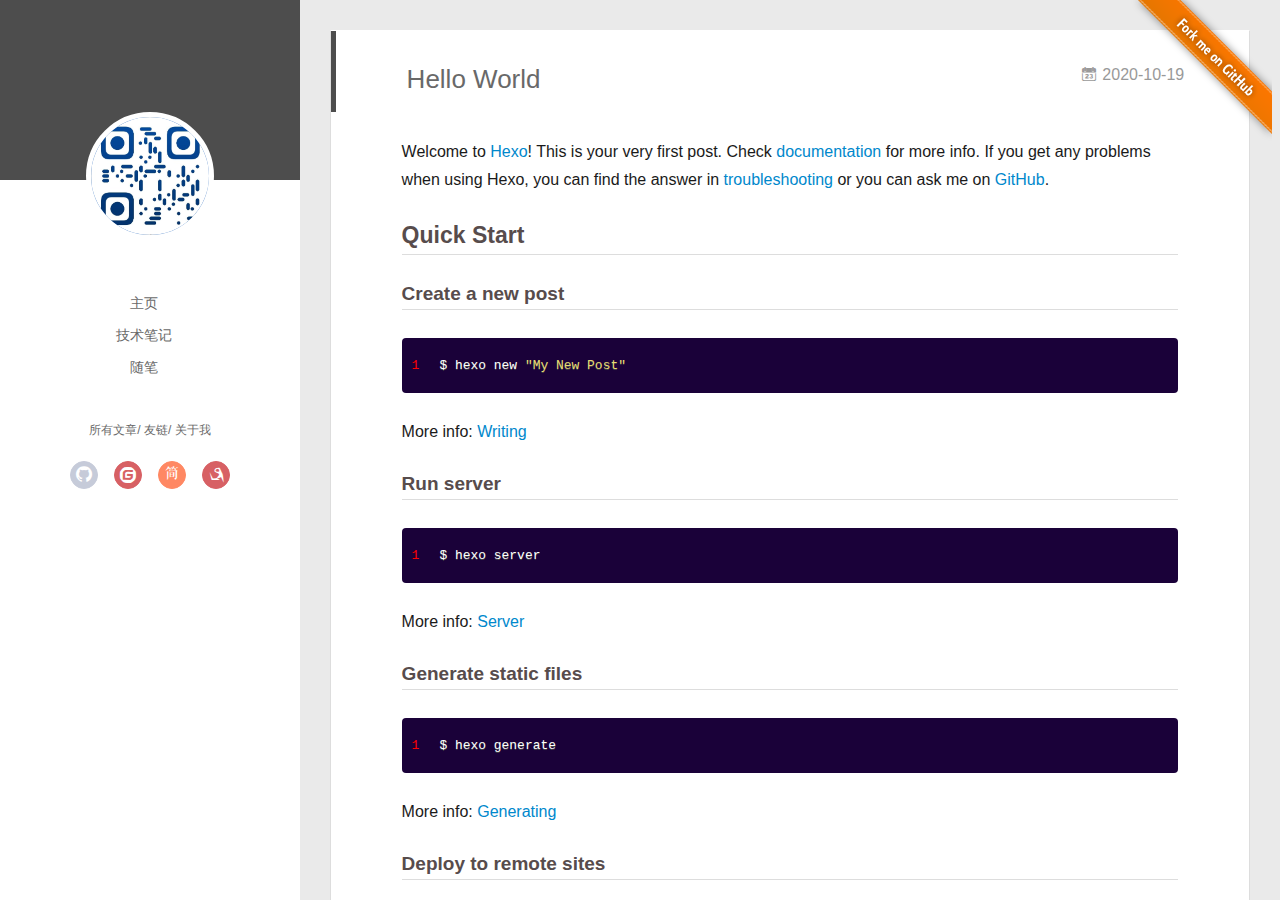
==== commit 30656cc9: "Site updated: 2020-10-19 00:07:53" ====
--- a/index.html
+++ b/index.html
@@ -190,6 +190,93 @@
             
 
   
+    <article id="post-xx" class="article article-type-post  article-index" itemscope itemprop="blogPost">
+  <div class="article-inner">
+    
+      <header class="article-header">
+  
+  
+    <h1 itemprop="name">
+	
+	  <a class="article-title" href="/2020/10/19/xx/" target="_blank">Hello World</a>
+  
+    </h1>
+  
+
+
+  
+  
+<a href="/2020/10/19/xx/" class="archive-article-date">
+        <time datetime="2020-10-18T16:03:45.357Z" itemprop="datePublished"><i class="icon-calendar icon"></i>2020-10-19</time>
+</a>
+
+  
+  
+    
+
+  
+  </header>
+  
+  <div class="article-entry" itemprop="articleBody">
+    
+    <p>Welcome to <a target="_blank" rel="noopener" href="https://hexo.io/">Hexo</a>! This is your very first post. Check <a target="_blank" rel="noopener" href="https://hexo.io/docs/">documentation</a> for more info. If you get any problems when using Hexo, you can find the answer in <a target="_blank" rel="noopener" href="https://hexo.io/docs/troubleshooting.html">troubleshooting</a> or you can ask me on <a target="_blank" rel="noopener" href="https://github.com/hexojs/hexo/issues">GitHub</a>.</p>
+<h2 id="Quick-Start"><a href="#Quick-Start" class="headerlink" title="Quick Start"></a>Quick Start</h2><h3 id="Create-a-new-post"><a href="#Create-a-new-post" class="headerlink" title="Create a new post"></a>Create a new post</h3><figure class="highlight bash"><table><tr><td class="gutter"><pre><span class="line">1</span><br></pre></td><td class="code"><pre><span class="line">$ hexo new <span class="string">&quot;My New Post&quot;</span></span><br></pre></td></tr></table></figure>
+
+<p>More info: <a target="_blank" rel="noopener" href="https://hexo.io/docs/writing.html">Writing</a></p>
+<h3 id="Run-server"><a href="#Run-server" class="headerlink" title="Run server"></a>Run server</h3><figure class="highlight bash"><table><tr><td class="gutter"><pre><span class="line">1</span><br></pre></td><td class="code"><pre><span class="line">$ hexo server</span><br></pre></td></tr></table></figure>
+
+<p>More info: <a target="_blank" rel="noopener" href="https://hexo.io/docs/server.html">Server</a></p>
+<h3 id="Generate-static-files"><a href="#Generate-static-files" class="headerlink" title="Generate static files"></a>Generate static files</h3><figure class="highlight bash"><table><tr><td class="gutter"><pre><span class="line">1</span><br></pre></td><td class="code"><pre><span class="line">$ hexo generate</span><br></pre></td></tr></table></figure>
+
+<p>More info: <a target="_blank" rel="noopener" href="https://hexo.io/docs/generating.html">Generating</a></p>
+<h3 id="Deploy-to-remote-sites"><a href="#Deploy-to-remote-sites" class="headerlink" title="Deploy to remote sites"></a>Deploy to remote sites</h3><figure class="highlight bash"><table><tr><td class="gutter"><pre><span class="line">1</span><br></pre></td><td class="code"><pre><span class="line">$ hexo deploy</span><br></pre></td></tr></table></figure>
+
+<p>More info: <a target="_blank" rel="noopener" href="https://hexo.io/docs/one-command-deployment.html">Deployment</a></p>
+
+    
+
+    
+
+    
+
+  </div>
+  <div class="article-info article-info-index">
+    
+    
+    
+
+    
+    <p class="article-more-link">
+      <a class="article-more-a" href="/2020/10/19/xx/">展开全文 >></a>
+    </p>
+    
+
+    
+    <div class="clearfix"></div>
+  </div>
+  </div>
+</article>
+
+<aside class="wrap-side-operation">
+    <div class="mod-side-operation">
+        
+        <div class="jump-container" id="js-jump-container" style="display:none;">
+            <a href="javascript:void(0)" class="mod-side-operation__jump-to-top">
+                <i class="icon-font icon-back"></i>
+            </a>
+            <div id="js-jump-plan-container" class="jump-plan-container" style="top: -11px;">
+                <i class="icon-font icon-plane jump-plane"></i>
+            </div>
+        </div>
+        
+        
+    </div>
+</aside>
+
+
+
+
+  
     <article id="post-hello-world" class="article article-type-post  article-index" itemscope itemprop="blogPost">
   <div class="article-inner">
     
@@ -207,7 +294,7 @@
   
   
 <a href="/2020/10/18/hello-world/" class="archive-article-date">
-        <time datetime="2020-10-18T14:14:54.932Z" itemprop="datePublished"><i class="icon-calendar icon"></i>2020-10-18</time>
+        <time datetime="2020-10-18T15:58:42.136Z" itemprop="datePublished"><i class="icon-calendar icon"></i>2020-10-18</time>
 </a>
 
   
@@ -219,19 +306,7 @@
   
   <div class="article-entry" itemprop="articleBody">
     
-    <p>Welcome to <a target="_blank" rel="noopener" href="https://hexo.io/">Hexo</a>! This is your very first post. Check <a target="_blank" rel="noopener" href="https://hexo.io/docs/">documentation</a> for more info. If you get any problems when using Hexo, you can find the answer in <a target="_blank" rel="noopener" href="https://hexo.io/docs/troubleshooting.html">troubleshooting</a> or you can ask me on <a target="_blank" rel="noopener" href="https://github.com/hexojs/hexo/issues">GitHub</a>.</p>
-<h2 id="Quick-Start"><a href="#Quick-Start" class="headerlink" title="Quick Start"></a>Quick Start</h2><h3 id="Create-a-new-post"><a href="#Create-a-new-post" class="headerlink" title="Create a new post"></a>Create a new post</h3><figure class="highlight bash"><table><tr><td class="gutter"><pre><span class="line">1</span><br></pre></td><td class="code"><pre><span class="line">$ hexo new <span class="string">&quot;My New Post&quot;</span></span><br></pre></td></tr></table></figure>
-
-<p>More info: <a target="_blank" rel="noopener" href="https://hexo.io/docs/writing.html">Writing</a></p>
-<h3 id="Run-server"><a href="#Run-server" class="headerlink" title="Run server"></a>Run server</h3><figure class="highlight bash"><table><tr><td class="gutter"><pre><span class="line">1</span><br></pre></td><td class="code"><pre><span class="line">$ hexo server</span><br></pre></td></tr></table></figure>
-
-<p>More info: <a target="_blank" rel="noopener" href="https://hexo.io/docs/server.html">Server</a></p>
-<h3 id="Generate-static-files"><a href="#Generate-static-files" class="headerlink" title="Generate static files"></a>Generate static files</h3><figure class="highlight bash"><table><tr><td class="gutter"><pre><span class="line">1</span><br></pre></td><td class="code"><pre><span class="line">$ hexo generate</span><br></pre></td></tr></table></figure>
-
-<p>More info: <a target="_blank" rel="noopener" href="https://hexo.io/docs/generating.html">Generating</a></p>
-<h3 id="Deploy-to-remote-sites"><a href="#Deploy-to-remote-sites" class="headerlink" title="Deploy to remote sites"></a>Deploy to remote sites</h3><figure class="highlight bash"><table><tr><td class="gutter"><pre><span class="line">1</span><br></pre></td><td class="code"><pre><span class="line">$ hexo deploy</span><br></pre></td></tr></table></figure>
-
-<p>More info: <a target="_blank" rel="noopener" href="https://hexo.io/docs/one-command-deployment.html">Deployment</a></p>
+    <p>郑某人也可以有自个的Blog的网站了</p>
 
     
 
@@ -248,6 +323,372 @@
     
     <p class="article-more-link">
       <a class="article-more-a" href="/2020/10/18/hello-world/">展开全文 >></a>
+    </p>
+    
+
+    
+    <div class="clearfix"></div>
+  </div>
+  </div>
+</article>
+
+<aside class="wrap-side-operation">
+    <div class="mod-side-operation">
+        
+        <div class="jump-container" id="js-jump-container" style="display:none;">
+            <a href="javascript:void(0)" class="mod-side-operation__jump-to-top">
+                <i class="icon-font icon-back"></i>
+            </a>
+            <div id="js-jump-plan-container" class="jump-plan-container" style="top: -11px;">
+                <i class="icon-font icon-plane jump-plane"></i>
+            </div>
+        </div>
+        
+        
+    </div>
+</aside>
+
+
+
+
+  
+    <article id="post-Linux基础知识" class="article article-type-post  article-index" itemscope itemprop="blogPost">
+  <div class="article-inner">
+    
+  <div class="article-entry" itemprop="articleBody">
+    
+    <h1 id="Linux系统历史"><a href="#Linux系统历史" class="headerlink" title="Linux系统历史"></a>Linux系统历史</h1><h2 id="1-Linux系统发行版"><a href="#1-Linux系统发行版" class="headerlink" title="1.Linux系统发行版"></a>1.Linux系统发行版</h2><ul>
+<li>Debian:运行起来极其稳定，这使得它非常适合用于服务器。  </li>
+<li>RedHat:这是第一款面向商业市场的Linux发行版。它有服务器版本，支持众多处理器架构，包括x86和x86_64。  </li>
+<li>Ubuntu:是Debian的一款衍生版，也是当今最受欢迎的免费操作系统。Ubuntu侧重于它在这个市场的应用，在服务器、云计算、甚至一些运行Ubuntu Linux的移动设备上很常见  </li>
+<li>Centos:是一款企业级Linux发行版，它使用红帽企业级Linux中的免费源代码重新构建而成</li>
+</ul>
+<h2 id="2-Linux文件系统与windows文件系统"><a href="#2-Linux文件系统与windows文件系统" class="headerlink" title="2.Linux文件系统与windows文件系统"></a>2.Linux文件系统与windows文件系统</h2><ul>
+<li>计算机文件是以计算机磁盘为载体存储在计算机上的信息集合</li>
+<li>文件夹一种是计算机磁盘空间里面为了分类储存电子文件而建立独立路径的目录,它提供了指向对应磁盘空间的路径地址</li>
+<li>文件系统是操作系统用于明确存储设备（常见的是磁盘，也有基于NAND Flash的固态硬盘）或分区上的文件的方法和数据结构；即在存储设备上组织文件的方法<br>uwindows 文件组织文件的方式与 Linux 文件系统完全不同,一般在 windows 系统上比较多的文件系统格式为 fat32/ntfs,Linux 文件系统一般比较多文件系统格式为 ext</li>
+<li>在 windows 系统下会有通过不同的盘符来区分不同的存储区域</li>
+<li>在 Linux 系统下一般使用单个分区,关联到 根目录,在以树形结构展示</li>
+</ul>
+<h2 id="3-语言"><a href="#3-语言" class="headerlink" title="3.语言"></a>3.语言</h2><ul>
+<li><p>机器语言</p>
+<p>  二进制指令，二进制数据  </p>
+</li>
+<li><p>汇编语言</p>
+<p>  低级语言，芯片厂商都会提供汇编语言，汇编语言跟芯片紧密相连，经常用来写驱动。 </p>
+</li>
+<li><p>高级语言<br>  系统级：C,C++代码量很大，性能很高的服务器的软件，比如操作系统，比如大型的应用，电信行业。<br>  应用级：Java   对性能要求不高，对程序员来讲，需要快速出活的。<br>  通过编译器来将其解释成汇编语言。</p>
+</li>
+</ul>
+<h2 id="4-linux体系结构"><a href="#4-linux体系结构" class="headerlink" title="4.linux体系结构"></a>4.linux体系结构</h2><ul>
+<li><p>内核</p>
+<p> 直接运行在硬件上的一个程序，负责管理，内存，文件，进程，设备，网络等。提供监控执行多任务，驱动底层硬件，我们说的linux，指的就是这个kernel。</p>
+</li>
+<li><p>shell</p>
+<p> 命令解释器，可以让用户以命令形式使用电脑</p>
+</li>
+<li><p>应用程序</p>
+<p> GUI，编程工具，普通应用程序，服务器程序</p>
+</li>
+<li><p>文件系统</p>
+<p>  系统程序(shell), 应用程序, 和用户自己的数据</p>
+</li>
+</ul>
+<h1 id="Linux系统基本使用"><a href="#Linux系统基本使用" class="headerlink" title="Linux系统基本使用"></a>Linux系统基本使用</h1><h2 id="1-Linux-文件系统"><a href="#1-Linux-文件系统" class="headerlink" title="1.Linux 文件系统"></a>1.Linux 文件系统</h2><ul>
+<li>在 windows 系统会通过<strong>盘符</strong>来区分磁盘不同的存储区域,每个磁盘下通过不同的文件夹进行区分.</li>
+<li>在Linux系统下一般采用单个分区来管理文件,通过不同的目录来区分不同的文件,处于最上层的目录叫做 根目录,使用 / 符号来表示,在 Linux 系统对应的目录结构如下:<br>  bin : 可执行的二进制文件的目录<br>  sbin : 放置系统管理员使用的可执行命令<br>  boot : 放置linux系统启动时用到的一些文件<br>  dev : 存放linux系统下的设备文件<br>  etc : 系统配置文件存放的目录<br>  home : 系统默认的用户家目录，新增用户账号时，用户的家目录都存放在此目录下<br>  root : 系统管理员 root 的家目录<br>  lib : 系统使用的库函数的目录<br>  mnt : u盘/光盘默认挂载点<br>  opt : 用于安装软件的目录<br>  tmp : 临时目录,一般用户或者正在执行的程序临时存放文件的目录<br>  usr : 应用程序存放目录<br>  var : 系统执行过程进场变化的文件<br>  proc : 此目录中的数据来源于内存  </li>
+</ul>
+<h2 id="2-Linux-常用命令"><a href="#2-Linux-常用命令" class="headerlink" title="2.Linux 常用命令"></a>2.Linux 常用命令</h2><h3 id="2-1-Linux-命令简介"><a href="#2-1-Linux-命令简介" class="headerlink" title="2.1 Linux 命令简介"></a>2.1 Linux 命令简介</h3><ul>
+<li><p>Linux 操作系统对命令行支持的非常好,一般情况下,使用命令操作,效率更高.</p>
+</li>
+<li><p>一般在 Linux 系统使用 终端应用程序 来执行相关的命令</p>
+</li>
+<li><p>在 Linux 系统下输入命令的一般形式为:</p>
+  <figure class="highlight plain"><table><tr><td class="gutter"><pre><span class="line">1</span><br></pre></td><td class="code"><pre><span class="line">&lt;命令名字&gt; [选项] [参数]</span><br></pre></td></tr></table></figure>
+
+<ul>
+<li><strong>命令的名字</strong> 是必须要写的</li>
+<li><strong>选项</strong> 前面必须加上 - 符号,每个命令都支持不同的选项,每个选项代表不同的意义.</li>
+<li><strong>参数</strong> 是针对于需要传递相关信息才能执行的命令,比如在使用搜索命令时,我们必须要指定搜索的路径</li>
+</ul>
+</li>
+<li><p>Linux是严格区分大小写</p>
+</li>
+<li><p>命令的分类：</p>
+<ul>
+<li><p>内部命令:Shell在内部代码中实现的命令<br>  man type            查看bash自带的命令</p>
+</li>
+<li><p>外部命令                Shell以外的命令</p>
+</li>
+<li><p>用type命令查看内部命令还是外部命令<br>  type cd             提示cd is a shell builtin则说明是内部命令<br>  type mount          提示mount is /bin/mount 告诉外部命令的位置</p>
+</li>
+</ul>
+</li>
+</ul>
+<h3 id="2-2-man-命令"><a href="#2-2-man-命令" class="headerlink" title="2.2 man 命令"></a>2.2 man 命令</h3><ul>
+<li><p>man 命令在 Linux 系统中用于表示帮助命令,方便查看一些的命令的使用方式与各种选项<br>的意义</p>
+</li>
+<li><p>一般的使用形式为:</p>
+  <figure class="highlight plain"><table><tr><td class="gutter"><pre><span class="line">1</span><br></pre></td><td class="code"><pre><span class="line">man &lt;命令&gt;</span><br></pre></td></tr></table></figure>
+</li>
+<li><p>比如要查看 ls 命令,则对应的形式为:</p>
+  <figure class="highlight plain"><table><tr><td class="gutter"><pre><span class="line">1</span><br></pre></td><td class="code"><pre><span class="line">farsight@farsight:&#x2F;$ man ls</span><br></pre></td></tr></table></figure>
+</li>
+<li><p>其他帮助命令</p>
+  <figure class="highlight plain"><table><tr><td class="gutter"><pre><span class="line">1</span><br><span class="line">2</span><br><span class="line">3</span><br><span class="line">4</span><br><span class="line">5</span><br><span class="line">6</span><br><span class="line">7</span><br><span class="line">8</span><br><span class="line">9</span><br><span class="line">10</span><br><span class="line">11</span><br><span class="line">12</span><br><span class="line">13</span><br><span class="line">14</span><br><span class="line">15</span><br><span class="line">16</span><br><span class="line">17</span><br><span class="line">18</span><br><span class="line">19</span><br><span class="line">20</span><br><span class="line">21</span><br><span class="line">22</span><br><span class="line">23</span><br><span class="line">24</span><br><span class="line">25</span><br><span class="line">26</span><br><span class="line">27</span><br><span class="line">28</span><br><span class="line">29</span><br><span class="line">30</span><br><span class="line">31</span><br></pre></td><td class="code"><pre><span class="line">man的帮助文档存放的位置：&#x2F;usr&#x2F;share&#x2F;man</span><br><span class="line">man的帮助文档分类</span><br><span class="line">    1               普通用户可执行的命令和二进制文件</span><br><span class="line">    2               系统核心调用的函数工具</span><br><span class="line">    3               常用的一些函数与函数库(比如说标准库函数)</span><br><span class="line">    4               设备文件的说明</span><br><span class="line">    5               设置文件与一些其它格式的文件</span><br><span class="line">    6               游戏相关</span><br><span class="line">    7               协议有关，网络协议等</span><br><span class="line">    8               管理员可操作的命令</span><br><span class="line">    9               系统内核相关的文件</span><br><span class="line">在man帮助里：</span><br><span class="line">	j				下移一行</span><br><span class="line">	k				上移一行</span><br><span class="line">    &#x2F;c              搜索c关键字</span><br><span class="line">    n               下一个关键字</span><br><span class="line">    N               上一个关键字</span><br><span class="line">    q               退出</span><br><span class="line">info                注重于介绍，不常用</span><br><span class="line">    进入帮助界面</span><br><span class="line">    ?               info命令帮助</span><br><span class="line">    q               退出</span><br><span class="line">    帮助文档存放位置：&#x2F;usr&#x2F;share&#x2F;info</span><br><span class="line">help</span><br><span class="line">    -h --help           这两种帮助，可以说是man的简略版，简单的列出参数的使用，但这两种一般只有外部命令才有</span><br><span class="line">    例： </span><br><span class="line">        ls --help</span><br><span class="line">        mount -h</span><br><span class="line">    help                这种帮助只针对内部命令使用</span><br><span class="line">    例：</span><br><span class="line">        help cd</span><br></pre></td></tr></table></figure>
+
+
+</li>
+</ul>
+<h3 id="2-3-ls-命令"><a href="#2-3-ls-命令" class="headerlink" title="2.3 ls 命令"></a>2.3 ls 命令</h3><h4 id="2-3-1-ls-命令的使用"><a href="#2-3-1-ls-命令的使用" class="headerlink" title="2.3.1 ls 命令的使用"></a>2.3.1 ls 命令的使用</h4><ul>
+<li><p>ls 命令用于列出当前目录的所有文件.</p>
+  <figure class="highlight plain"><table><tr><td class="gutter"><pre><span class="line">1</span><br><span class="line">2</span><br><span class="line">3</span><br><span class="line">4</span><br><span class="line">5</span><br></pre></td><td class="code"><pre><span class="line">farsight@farsight:~$ ls</span><br><span class="line">Class Exam Music Templates work</span><br><span class="line">Desktop examples.desktop Pictures Videos</span><br><span class="line">Documents fs4412 Public _.vim.tar.bz2</span><br><span class="line">Downloads LinuxProgram snake vmware-tools-distrib</span><br></pre></td></tr></table></figure>
+</li>
+<li><p>ls 命令还支持很多选项,比如以下选项</p>
+<ul>
+<li><p>-a : 列出当前文件夹下的所有文件，包含隐藏文件</p>
+<figure class="highlight plain"><table><tr><td class="gutter"><pre><span class="line">1</span><br><span class="line">2</span><br><span class="line">3</span><br><span class="line">4</span><br></pre></td><td class="code"><pre><span class="line">farsight@farsight:~$ ls -a</span><br><span class="line">. .dmrc .gstreamer-0.10 .profile</span><br><span class="line">_.vim.tar.bz2</span><br><span class="line">.. Documents .gtk-bookmarks Public vmware-tools-distrib</span><br></pre></td></tr></table></figure>
+</li>
+<li><p>-l : 以详细列表形式列出当前文件夹下的所有文件</p>
+<figure class="highlight plain"><table><tr><td class="gutter"><pre><span class="line">1</span><br><span class="line">2</span><br><span class="line">3</span><br><span class="line">4</span><br><span class="line">5</span><br><span class="line">6</span><br><span class="line">7</span><br></pre></td><td class="code"><pre><span class="line">文件类型     权限       链接数    用户组      用户         大小      创建时间      文件名</span><br><span class="line">    d    rwxr-xr-x       5       root       root        4096    1月 27 09:55    Class</span><br><span class="line">    d    rwxr-xr-x       2      farsight   farsight     4096    6月 25 2014     Desktop</span><br><span class="line">    d    rwxr-xr-x       2      farsight   farsight     4096    6月 25 2014     Documents</span><br><span class="line">    d    rwxr-xr-x       2      farsight   farsight     4096    6月 25 2014     Downloads</span><br><span class="line">    d    rwxr-xr-x       2       root       root        4096    3月 11 20:16    Exam</span><br><span class="line">    d    rwxr-xr-x       9       root       root        4096   12月 18 09:41    fs4412</span><br></pre></td></tr></table></figure>
+</li>
+<li><p>-R 递归显示</p>
+</li>
+</ul>
+</li>
+</ul>
+<h4 id="2-3-2-Linux-文件系统的类型"><a href="#2-3-2-Linux-文件系统的类型" class="headerlink" title="2.3.2 Linux 文件系统的类型"></a>2.3.2 Linux 文件系统的类型</h4><ul>
+<li><p>在 Linux 系统支持很多不同类型的文件,具体表示方法如下:</p>
+  <figure class="highlight plain"><table><tr><td class="gutter"><pre><span class="line">1</span><br><span class="line">2</span><br><span class="line">3</span><br><span class="line">4</span><br><span class="line">5</span><br><span class="line">6</span><br></pre></td><td class="code"><pre><span class="line">d 目录 directory</span><br><span class="line">l 链接文件 link</span><br><span class="line">p 管道文件 pipe</span><br><span class="line">s 套接字文件 socket</span><br><span class="line">c 字符文件 character</span><br><span class="line">b 块设备 block</span><br></pre></td></tr></table></figure>
+</li>
+<li><p>每种类型的文件在 Linux 系统使用不同的颜色</p>
+  <figure class="highlight plain"><table><tr><td class="gutter"><pre><span class="line">1</span><br><span class="line">2</span><br><span class="line">3</span><br><span class="line">4</span><br></pre></td><td class="code"><pre><span class="line">黑色 普通文件</span><br><span class="line">蓝色 目录</span><br><span class="line">黄色 设备文件</span><br><span class="line">红色 压缩文件</span><br></pre></td></tr></table></figure>
+</li>
+<li><p>ls 命令常用搭配如下:</p>
+  <figure class="highlight plain"><table><tr><td class="gutter"><pre><span class="line">1</span><br><span class="line">2</span><br><span class="line">3</span><br><span class="line">4</span><br></pre></td><td class="code"><pre><span class="line">ls -al 显示所有文件包括隐藏文件列表</span><br><span class="line">ls -lt 依照文件最后修改时间的顺序列出文件名</span><br><span class="line">ls -lh 显示计算大小为KB为单位的文件列表</span><br><span class="line">ls -dl 显示当前文件夹的详细列表</span><br></pre></td></tr></table></figure>
+
+
+</li>
+</ul>
+<h3 id="2-4-touch-命令"><a href="#2-4-touch-命令" class="headerlink" title="2.4 touch 命令"></a>2.4 touch 命令</h3><ul>
+<li><p>touch 命令用于创建文件,具体的语法如下:</p>
+  <figure class="highlight plain"><table><tr><td class="gutter"><pre><span class="line">1</span><br><span class="line">2</span><br><span class="line">3</span><br><span class="line">4</span><br></pre></td><td class="code"><pre><span class="line">touch &lt;文件名&gt;</span><br><span class="line">touch file 创建 file 空文件</span><br><span class="line">touch file&#123;2,3,4&#125; 同时创建file2,file3,file4 三个空文件</span><br><span class="line">touch &#123;1,2,3&#125;aa&#123;4,5,6&#125;bb&#123;7,8,9&#125; 创建1aa4bb7,1aa4bb8,1aa4bb9等27个文件</span><br></pre></td></tr></table></figure>
+
+</li>
+</ul>
+<h3 id="2-5-rm-命令"><a href="#2-5-rm-命令" class="headerlink" title="2.5 rm 命令"></a>2.5 rm 命令</h3><ul>
+<li><p>rm 命令用于删除文件,一般形式如下:</p>
+  <figure class="highlight plain"><table><tr><td class="gutter"><pre><span class="line">1</span><br><span class="line">2</span><br><span class="line">3</span><br><span class="line">4</span><br></pre></td><td class="code"><pre><span class="line">rm &lt;删除的文件名&gt;</span><br><span class="line">rm file1 : 删除 file1 文件</span><br><span class="line">rm file* : 删除所有以 file 开头的文件,这里的 * 表示通配符,可以匹配任何字符</span><br><span class="line">rm -r dir1 : 删除 dir1 目录</span><br></pre></td></tr></table></figure>
+</li>
+<li><p>rm 命令支持很多不同的选项,一般比较常用的选项如下:</p>
+<ul>
+<li>-i : 提示是否确定删除,y 表示删除，n 表示不删除</li>
+<li>-f : 不提示，强行删除.</li>
+<li>-r : 删除目录</li>
+<li>-rf : 强制删除目录</li>
+</ul>
+</li>
+</ul>
+<h3 id="2-6-mv-命令"><a href="#2-6-mv-命令" class="headerlink" title="2.6 mv 命令"></a>2.6 mv 命令</h3><ul>
+<li><p>mv 命令用于表示移动和重命名文件,一般使用的形式如下:</p>
+  <figure class="highlight plain"><table><tr><td class="gutter"><pre><span class="line">1</span><br><span class="line">2</span><br><span class="line">3</span><br><span class="line">4</span><br></pre></td><td class="code"><pre><span class="line">mv &lt;文件名&gt;	&lt;新文件名&gt;</span><br><span class="line">mv file dirs&#x2F; 把file文件移动到dirs目录下</span><br><span class="line">mv file file2 把file文件重命名为file2</span><br><span class="line">mv -u dir1&#x2F;* dir2&#x2F;  在目标文件的时间比原来文件新时不覆盖目标文件</span><br></pre></td></tr></table></figure>
+
+</li>
+</ul>
+<h3 id="2-7-cp-命令"><a href="#2-7-cp-命令" class="headerlink" title="2.7 cp 命令"></a>2.7 cp 命令</h3><ul>
+<li><p>cp 命令用于 复制文件,一般使用的形式如下:</p>
+  <figure class="highlight plain"><table><tr><td class="gutter"><pre><span class="line">1</span><br><span class="line">2</span><br><span class="line">3</span><br><span class="line">4</span><br><span class="line">5</span><br><span class="line">6</span><br></pre></td><td class="code"><pre><span class="line">cp &lt;源文件路径&gt;  &lt;目标文件路径&gt;</span><br><span class="line">cp file dirs&#x2F; 把file文件复制到dirs 目录下</span><br><span class="line">cp -r dir1&#x2F; dir2&#x2F; 把dir1 目录复制到dir2 目录下</span><br><span class="line">cp -rf dir1&#x2F; dir2&#x2F; 强制复制文件夹，不提示</span><br><span class="line">cp file1 file2 将当前目录系的file1复制成 file2,file2文件相当于是file1的副本</span><br><span class="line">cp 源目录路径  目标路径 -a 递归拷贝</span><br></pre></td></tr></table></figure>
+
+</li>
+</ul>
+<h3 id="2-8-pwd-命令"><a href="#2-8-pwd-命令" class="headerlink" title="2.8 pwd 命令"></a>2.8 pwd 命令</h3><ul>
+<li><p>pwd 命令用于 查看当前所在目录的路径,一般在使用的方式如下:</p>
+  <figure class="highlight plain"><table><tr><td class="gutter"><pre><span class="line">1</span><br><span class="line">2</span><br></pre></td><td class="code"><pre><span class="line">farsight@farsight:~&#x2F;Class$ pwd</span><br><span class="line">&#x2F;home&#x2F;farsight&#x2F;Class &#x3D;&#x3D;&#x3D;&gt; 打印当前所在目录的路径</span><br></pre></td></tr></table></figure>
+
+</li>
+</ul>
+<h3 id="2-9-cd-命令"><a href="#2-9-cd-命令" class="headerlink" title="2.9 cd 命令"></a>2.9 cd 命令</h3><ul>
+<li><p>cd 命令用于 切换当前的工作目录,一般的使用如下:</p>
+  <figure class="highlight plain"><table><tr><td class="gutter"><pre><span class="line">1</span><br></pre></td><td class="code"><pre><span class="line">cd &lt;绝对路径或者相对路径&gt;</span><br></pre></td></tr></table></figure>
+</li>
+<li><p>绝对路径 : 表示从 根目录开始的路径, /root/Desktop 则表示为绝对路径</p>
+</li>
+<li><p>相对路径 : 表示从当前目录开始的路径,如果当前的路径为 /root,在进入到Desktop 目录则<br>可以表示 Desktop/</p>
+</li>
+<li><p>在 Linux 系统中有4个特殊目录表示如下:</p>
+  <figure class="highlight plain"><table><tr><td class="gutter"><pre><span class="line">1</span><br><span class="line">2</span><br><span class="line">3</span><br><span class="line">4</span><br></pre></td><td class="code"><pre><span class="line">. 代表当前所在目录</span><br><span class="line">.. 代表当前目录的父目录</span><br><span class="line">- 代表上一次所在的目录</span><br><span class="line">~ 代表当前登录用户的家目录</span><br></pre></td></tr></table></figure>
+
+</li>
+</ul>
+<h3 id="2-10-mkdir-命令"><a href="#2-10-mkdir-命令" class="headerlink" title="2.10 mkdir 命令"></a>2.10 mkdir 命令</h3><ul>
+<li><p>mkdir 命令用于创建一个目录,一般使用的形式如下</p>
+  <figure class="highlight plain"><table><tr><td class="gutter"><pre><span class="line">1</span><br><span class="line">2</span><br><span class="line">3</span><br><span class="line">4</span><br></pre></td><td class="code"><pre><span class="line">mkdir 目录路径           只有最后一级目录不存在会被创建，如果其他目录不存在则会报错，如果需要都创建，加参数-p</span><br><span class="line">mkdir -p  目录路径       新建路径中，所有不存在的目录</span><br><span class="line">例：要创建一个目录树dir2&#x2F;subdir3&#x2F;subsubdir4</span><br><span class="line">mkdir -p dir2&#x2F;subdir3&#x2F;subsubdir4</span><br></pre></td></tr></table></figure>
+
+
+</li>
+</ul>
+<h3 id="2-11-cat-命令"><a href="#2-11-cat-命令" class="headerlink" title="2.11 cat 命令"></a>2.11 cat 命令</h3><ul>
+<li><p>cat 命令用于查看一个指定文件的内容,一般的使用形式如下:</p>
+  <figure class="highlight plain"><table><tr><td class="gutter"><pre><span class="line">1</span><br><span class="line">2</span><br><span class="line">3</span><br><span class="line">4</span><br></pre></td><td class="code"><pre><span class="line">cat 文件查看命令</span><br><span class="line">cat &#x2F;etc&#x2F;passwd 查看&#x2F;etc&#x2F;passwd内容</span><br><span class="line">cat -n &#x2F;etc&#x2F;passwd 查看&#x2F;etc&#x2F;passwd内容并且编号</span><br><span class="line">cat -b &#x2F;etc&#x2F;passwd 查看&#x2F;etc&#x2F;passwd内容并且给非空行编号</span><br></pre></td></tr></table></figure>
+</li>
+<li><p>其他查看命令</p>
+  <figure class="highlight plain"><table><tr><td class="gutter"><pre><span class="line">1</span><br><span class="line">2</span><br><span class="line">3</span><br><span class="line">4</span><br><span class="line">5</span><br><span class="line">6</span><br><span class="line">7</span><br><span class="line">8</span><br><span class="line">9</span><br><span class="line">10</span><br><span class="line">11</span><br><span class="line">12</span><br><span class="line">13</span><br><span class="line">14</span><br><span class="line">15</span><br><span class="line">16</span><br><span class="line">17</span><br><span class="line">18</span><br><span class="line">19</span><br><span class="line">20</span><br><span class="line">21</span><br><span class="line">22</span><br><span class="line">23</span><br></pre></td><td class="code"><pre><span class="line">more                </span><br><span class="line">    more &#x2F;etc&#x2F;passwd    逐屏查看&#x2F;etc&#x2F;passwd文件内容</span><br><span class="line">less</span><br><span class="line">    less &#x2F;etc&#x2F;passwd    查看&#x2F;etc&#x2F;passwd文件内容，和more不同的是可以上下滚动</span><br><span class="line">head</span><br><span class="line">    head &#x2F;etc&#x2F;passwd    查看&#x2F;etc&#x2F;passwd前10行内容</span><br><span class="line">    head -n 30 &#x2F;etc&#x2F;passwd  查看&#x2F;etc&#x2F;passwd前30行内容</span><br><span class="line">tail</span><br><span class="line">    tail &#x2F;etc&#x2F;passwd    查看&#x2F;etc&#x2F;passwd后10行内容</span><br><span class="line">    tail -n 30 &#x2F;etc&#x2F;passwd 查看&#x2F;etc&#x2F;passwd后30行内容</span><br><span class="line">    tail -f &#x2F;etc&#x2F;passwd 实时查看&#x2F;etc&#x2F;passwd文件内容</span><br><span class="line">重定向</span><br><span class="line">    标准输入    代码 0      默认设备为键盘   </span><br><span class="line">    标准输出    代码 1      默认设备为屏幕   </span><br><span class="line">    错误输出    代码 2      默认设备为屏幕   </span><br><span class="line"></span><br><span class="line">    ls  &#x2F;etc&#x2F;passwd &gt; output.txt    标准正确输出重定向到output.txt</span><br><span class="line">    ls  &#x2F;etc&#x2F;shadow &gt;&gt; output.txt   标准正确输出追加重定向到output.txt</span><br><span class="line">    ls  dddddd 2&gt; error.txt         标准错误输出重定向到error.txt</span><br><span class="line">    ls  dddddd 2&gt; &#x2F;dev&#x2F;null         标准错误输出重定向到黑洞</span><br><span class="line">    ls ddddd &#x2F;etc&#x2F;passwd &amp;&gt; &#x2F;dev&#x2F;null   标准正确输出标准错误输出全都重定向到黑洞</span><br><span class="line">管道</span><br><span class="line">    cat &#x2F;etc&#x2F;passwd | less          |之前的命令执行的结果做|后命令的参数</span><br></pre></td></tr></table></figure>
+
+
+</li>
+</ul>
+<h3 id="2-12-rename-重命名"><a href="#2-12-rename-重命名" class="headerlink" title="2.12 rename 重命名"></a>2.12 rename 重命名</h3><ul>
+<li><p>rename 用字符串替换的方式批量改变文件名。</p>
+  <figure class="highlight plain"><table><tr><td class="gutter"><pre><span class="line">1</span><br><span class="line">2</span><br></pre></td><td class="code"><pre><span class="line">rename 原字符串  新字符串   文件</span><br><span class="line">rename .conf .html *.conf  把所有后缀以.conf的文件改成.html </span><br></pre></td></tr></table></figure>
+
+
+</li>
+</ul>
+<h2 id="3-VIM-编辑器"><a href="#3-VIM-编辑器" class="headerlink" title="3.VIM 编辑器"></a>3.VIM 编辑器</h2><ul>
+<li><p>VIM 编辑器 是 Linux 系统中的自带基于 命令行 的文本编辑器。</p>
+</li>
+<li><p>VIM 编辑器在使用时，只需要在终端输入 vim 命令后面在加上文件名即可</p>
+  <figure class="highlight plain"><table><tr><td class="gutter"><pre><span class="line">1</span><br></pre></td><td class="code"><pre><span class="line">vim newfile &#x2F;&#x2F;新建一个文件,名字叫做 newfile ,并进入到编辑界面</span><br></pre></td></tr></table></figure>
+</li>
+<li><p>vim 编辑器一共有三种模式，具体表示如下:</p>
+<ul>
+<li><strong>普通模式</strong>：控制光标移动，删除字符，段落复制(按ESC)</li>
+<li><strong>编辑模式</strong>：包含插入模式和替换模式，新增文字和修改文字</li>
+<li><strong>命令行模式/末行模式</strong>：保存文字，离开vim，以及其它设置</li>
+</ul>
+</li>
+<li><p>在普通模式下，相应的命令如下:</p>
+  <figure class="highlight plain"><table><tr><td class="gutter"><pre><span class="line">1</span><br><span class="line">2</span><br><span class="line">3</span><br><span class="line">4</span><br><span class="line">5</span><br><span class="line">6</span><br><span class="line">7</span><br><span class="line">8</span><br><span class="line">9</span><br><span class="line">10</span><br><span class="line">11</span><br><span class="line">12</span><br><span class="line">13</span><br><span class="line">14</span><br><span class="line">15</span><br><span class="line">16</span><br><span class="line">17</span><br><span class="line">18</span><br><span class="line">19</span><br><span class="line">20</span><br><span class="line">21</span><br><span class="line">22</span><br><span class="line">23</span><br><span class="line">24</span><br><span class="line">25</span><br><span class="line">26</span><br><span class="line">27</span><br><span class="line">28</span><br><span class="line">29</span><br><span class="line">30</span><br><span class="line">31</span><br><span class="line">32</span><br><span class="line">33</span><br><span class="line">34</span><br><span class="line">35</span><br><span class="line">36</span><br><span class="line">37</span><br><span class="line">38</span><br><span class="line">39</span><br><span class="line">40</span><br><span class="line">41</span><br><span class="line">42</span><br><span class="line">43</span><br><span class="line">44</span><br><span class="line">45</span><br><span class="line">46</span><br><span class="line">47</span><br><span class="line">48</span><br><span class="line">49</span><br><span class="line">50</span><br><span class="line">51</span><br><span class="line">52</span><br><span class="line">53</span><br><span class="line">54</span><br><span class="line">55</span><br><span class="line">56</span><br><span class="line">57</span><br><span class="line">58</span><br><span class="line">59</span><br><span class="line">60</span><br><span class="line">61</span><br><span class="line">62</span><br><span class="line">63</span><br><span class="line">64</span><br><span class="line">65</span><br><span class="line">66</span><br><span class="line">67</span><br><span class="line">68</span><br><span class="line">69</span><br><span class="line">70</span><br><span class="line">71</span><br><span class="line">72</span><br><span class="line">73</span><br><span class="line">74</span><br><span class="line">75</span><br><span class="line">76</span><br><span class="line">77</span><br><span class="line">78</span><br><span class="line">79</span><br><span class="line">80</span><br><span class="line">81</span><br><span class="line">82</span><br><span class="line">83</span><br><span class="line">84</span><br><span class="line">85</span><br><span class="line">86</span><br><span class="line">87</span><br><span class="line">88</span><br><span class="line">89</span><br><span class="line">90</span><br><span class="line">91</span><br><span class="line">92</span><br><span class="line">93</span><br><span class="line">94</span><br><span class="line">95</span><br><span class="line">96</span><br><span class="line">97</span><br><span class="line">98</span><br></pre></td><td class="code"><pre><span class="line">移动：</span><br><span class="line"></span><br><span class="line">    h 将光标向左移动一格</span><br><span class="line">    l 将光标向右移动一格</span><br><span class="line">    j 将光标向下移动一格</span><br><span class="line">    k 将光标向上移动一格</span><br><span class="line">    ^ 光标移动到行首,即第一有效字符位置</span><br><span class="line">    0 将光标移动到该行的行首，行的第一格位置</span><br><span class="line">    $ 将光标移动到行尾</span><br><span class="line">    H 将光标移动到该屏幕的顶端</span><br><span class="line">    M 将光标移动到该屏幕的中间</span><br><span class="line">    L 将光标移动到该屏幕的底端</span><br><span class="line">    gg 将光标移动到文章的首行</span><br><span class="line">    G 将光标移动到文章的尾行</span><br><span class="line">    w 将光标移动到下一单词</span><br><span class="line">    b 将光标移动到上一单词</span><br><span class="line">    e 将光标移动到下一单词，光标到下一单词词尾</span><br><span class="line">    W 和w功能一样，只不过以.或-或)字符为分界</span><br><span class="line">    B 和b功能一样，只不过以.或-或)字符为分界</span><br><span class="line">    E 和e功能一样，只不过以.或-或)字符为分界</span><br><span class="line">    f f后跟一字符可直接跳到本行光标之后有此字符位置</span><br><span class="line">    F F后跟一字符可直接跳到本行光标之前有此字符位置</span><br><span class="line">    t 和f一样功能，只不过光标停在要搜索字符前一字符位置</span><br><span class="line">    T 和F一样功能，只不过光标停在要搜索字符后一字符位置</span><br><span class="line">    zt 将当前位置置于屏幕顶端</span><br><span class="line">    zb 将当前位置置于屏幕底端</span><br><span class="line">    zz 将当前位置置于屏幕中间</span><br><span class="line">    % 跳到匹配的括号</span><br><span class="line">    Ctrl+u 将窗口向上移动半屏</span><br><span class="line">    Ctrl+d 将窗口向下移动半屏</span><br><span class="line">    Ctrl+f 向前滚动一整屏</span><br><span class="line">    ctrl+b 向后滚动一整屏</span><br><span class="line">    ctrl+g 在窗口下方显示信息，告诉当前文件中的位置和文件名等</span><br><span class="line">    Ctrl+o 跳到上次光标位置</span><br><span class="line">    ctrl+i 和ctrl+o功能相反</span><br><span class="line"></span><br><span class="line">简单搜索：</span><br><span class="line"></span><br><span class="line">    &#x2F;字符串  向下查找字符串</span><br><span class="line">    ?字符串  向上查找字符串</span><br><span class="line">    *        查找光标处的单词</span><br><span class="line">    n        找下一个</span><br><span class="line">    N        找上一个</span><br><span class="line">    :nohls   取消高亮</span><br><span class="line">    &#x2F;\&lt;the 找以the开头的关键词</span><br><span class="line">    &#x2F;the\&gt; 找以the结尾的关键词</span><br><span class="line">    &#x2F;t.e 中间替换任何一个字符搜索关键词</span><br><span class="line">    * 移动关键词按*，会自动高亮，再按n就可查找此关键词</span><br><span class="line">    </span><br><span class="line">   </span><br><span class="line"></span><br><span class="line">操作符命令：</span><br><span class="line"></span><br><span class="line">    x 删除当前光标下的字符,相当于dl,d 和 l的组合使用</span><br><span class="line">    X 删除当前光标前一个字符,相当于dh</span><br><span class="line">    u 恢复上一次命令，针对字符</span><br><span class="line">    U 恢复上一次命令，针对行</span><br><span class="line">    ctrl+r 和u相匹配重做</span><br><span class="line">    r 替换当前光标位置字符</span><br><span class="line">    dw 删除一个单词</span><br><span class="line">    D 删除当前光标后面所有字符，相当于d$</span><br><span class="line">    d^ 删除当前光标前面所有字符</span><br><span class="line">    d0 删除当前光标前所有的字符，置行首</span><br><span class="line">    dd 删除一行</span><br><span class="line">    cc 和d功能一样，只不过删除完会进入插入模式</span><br><span class="line">    yy 选定光标所在行复制</span><br><span class="line">    p 粘贴yy复制的行,贴在光标所在位置之右</span><br><span class="line">    P 粘贴yy复制的行,贴在光标所在位置之左</span><br><span class="line">    cw 删除光标所在的单词并且进入插入状态</span><br><span class="line">    R 进入替换模式</span><br><span class="line">    i 在当前位置进入插入模式</span><br><span class="line">    I 将光标移动到行首进入插入模式</span><br><span class="line">    o 在本行向下新建一行进入插入模式</span><br><span class="line">    O 在本行向上新建一行进入插入模式</span><br><span class="line">    a 将光标之后进入插入模式</span><br><span class="line">    A 将光标移动到行尾进入插入模式</span><br><span class="line">    s 删除光标位置字符进入插入模式,相当于cl</span><br><span class="line">    S 删除光标所在行进入插入模式，相当于cc</span><br><span class="line">    . 重复上一次命令</span><br><span class="line">    V 进入可视模式</span><br><span class="line">    ~ 改变当前光标下字符的大小写</span><br><span class="line"></span><br><span class="line">可视模式：</span><br><span class="line"></span><br><span class="line">    vjjjjd 选中四个字符删除</span><br><span class="line">    Ctrl+v 可选择列进行操作</span><br><span class="line"></span><br><span class="line">d和p组合使用</span><br><span class="line">    d删除相当于剪切，并没有完全丢掉，再按p可以粘贴</span><br><span class="line"></span><br><span class="line">交换两个字符</span><br><span class="line">    x和p组合使用</span><br><span class="line">    </span><br><span class="line">打开时移动光标到指定行</span><br><span class="line">   vim hello +3    </span><br><span class="line">    </span><br><span class="line">详细</span><br><span class="line">   vimtutor zh vim中文手册</span><br></pre></td></tr></table></figure>
+</li>
+<li><p>命令行模式 的命令如下:</p>
+  <figure class="highlight plain"><table><tr><td class="gutter"><pre><span class="line">1</span><br><span class="line">2</span><br><span class="line">3</span><br><span class="line">4</span><br><span class="line">5</span><br><span class="line">6</span><br><span class="line">7</span><br><span class="line">8</span><br><span class="line">9</span><br><span class="line">10</span><br><span class="line">11</span><br><span class="line">12</span><br><span class="line">13</span><br><span class="line">14</span><br><span class="line">15</span><br><span class="line">16</span><br><span class="line">17</span><br><span class="line">18</span><br><span class="line">19</span><br><span class="line">20</span><br><span class="line">21</span><br><span class="line">22</span><br><span class="line">23</span><br><span class="line">24</span><br><span class="line">25</span><br><span class="line">26</span><br><span class="line">27</span><br><span class="line">28</span><br><span class="line">29</span><br><span class="line">30</span><br><span class="line">31</span><br><span class="line">32</span><br><span class="line">33</span><br><span class="line">34</span><br><span class="line">35</span><br><span class="line">36</span><br><span class="line">37</span><br><span class="line">38</span><br><span class="line">39</span><br><span class="line">40</span><br></pre></td><td class="code"><pre><span class="line">   : 进入命令行模式</span><br><span class="line">   </span><br><span class="line">   map &lt;F5&gt; ihello&lt;ESC&gt;    键盘映射F5插入hello单词 </span><br><span class="line">   </span><br><span class="line">   set number          显示行号</span><br><span class="line">   set nonumber        关闭行号，所有命令前加no为关闭</span><br><span class="line">   set autoindent      开始新行时对该行施行上一行缩进方式</span><br><span class="line">   set list            显示制表符</span><br><span class="line">   set nolist          关闭制表符</span><br><span class="line">   syntax enable       打开色彩</span><br><span class="line">   colorscheme evening 切换颜色方案</span><br><span class="line"></span><br><span class="line">   scriptnames         查看vimrc的具体名称和位置</span><br><span class="line"></span><br><span class="line">   split               横分一新窗口</span><br><span class="line">   3split              指定新分的窗口高度为3</span><br><span class="line">   vsplit              竖分一新窗口</span><br><span class="line">   3vsplit             指定新分窗口宽度为3</span><br><span class="line">       </span><br><span class="line">   Ctrl+w w            窗口之间切换</span><br><span class="line"></span><br><span class="line">   !                   执行shell命令</span><br><span class="line">   r!                  执行shell命令并把结果插入到当前光标位置</span><br><span class="line">   w                   保存</span><br><span class="line">   q                   退出</span><br><span class="line">   qall                全部退出</span><br><span class="line">   wqall               全部保存退出</span><br><span class="line">   qall                全部强制退出</span><br><span class="line">   wq                  保存退出</span><br><span class="line">q!                  强制退出</span><br><span class="line"></span><br><span class="line">   s&#x2F;ifs&#x2F;hello&#x2F;        把本行的第一个ifs替换成hello</span><br><span class="line">   1,$s&#x2F;if&#x2F;hello&#x2F;      把第一行到最后一行的每行的第一个if替换成hello</span><br><span class="line">   1,$s&#x2F;if&#x2F;hello&#x2F;g     把第一行到最后一行的每行的if替换成hello</span><br><span class="line">   :240                快速定位到240行</span><br><span class="line">       </span><br><span class="line">   打开多个文档</span><br><span class="line">       vim -o a.txt b.txt  横屏打开两文件</span><br><span class="line">       vim -O a.txt b.txt  竖屏打开两文件</span><br><span class="line">       vim a.txt +42       打开a.txt光标定到42行</span><br></pre></td></tr></table></figure>
+</li>
+<li><p>三种模式转换<br>  普通模式  –(i/I/o/O/A)–&gt; 插入模式 –(ESE)–&gt; 普通模式 –(:)–&gt; 命令行模式  </p>
+</li>
+</ul>
+<h2 id="4-用户管理"><a href="#4-用户管理" class="headerlink" title="4.用户管理"></a>4.用户管理</h2><ul>
+<li><p>用户分类<br>  管理员&emsp;   user id一定为0，务必唯一<br>  系统用户    伪用户,user id 1-499,默认是不允许登录系统，用于给予某些服务运行时候所用的身份<br>  普通用户    user id 500-60000, 通过手工或都命令建立起来的用户，默认可以进行登录系统  </p>
+</li>
+<li><p>用户管理</p>
+<ul>
+<li><p>用户相关配置文件  </p>
+  <figure class="highlight plain"><table><tr><td class="gutter"><pre><span class="line">1</span><br><span class="line">2</span><br><span class="line">3</span><br><span class="line">4</span><br><span class="line">5</span><br><span class="line">6</span><br><span class="line">7</span><br><span class="line">8</span><br><span class="line">9</span><br><span class="line">10</span><br><span class="line">11</span><br><span class="line">12</span><br><span class="line">13</span><br><span class="line">14</span><br><span class="line">15</span><br><span class="line">16</span><br><span class="line">17</span><br><span class="line">18</span><br><span class="line">19</span><br><span class="line">20</span><br><span class="line">21</span><br><span class="line">22</span><br></pre></td><td class="code"><pre><span class="line">&#x2F;etc&#x2F;passwd</span><br><span class="line">&#x2F;etc&#x2F;shadow</span><br><span class="line">&#x2F;etc&#x2F;group</span><br><span class="line">&#x2F;etc&#x2F;gshadow</span><br><span class="line">vim &#x2F;etc&#x2F;passwd</span><br><span class="line">    第一列：用户名</span><br><span class="line">    第二列：密码    x代表密码存放在&#x2F;etc&#x2F;shadow里，如果去掉x就代表此用户没有密码</span><br><span class="line">    第三列：uid 用户ID值操作系统是不认识用户名，只认uid</span><br><span class="line">    第三列：gid,用户组的ID</span><br><span class="line">    第五列：描述项</span><br><span class="line">    第六列：指定家目录</span><br><span class="line">    第七列：指定bash</span><br><span class="line">vim &#x2F;etc&#x2F;shadow</span><br><span class="line">    第一列：用户名</span><br><span class="line">    第二列：真实的密码，经过加密的，以*或都!号开头的不能登录</span><br><span class="line">    第三列：上一次修改密码的时间，linux以1970年1月1日到现在的天数来算的</span><br><span class="line">    第四列：修改密码后几天内不允许再修改， 0代表不限制</span><br><span class="line">    第五列：多少天内必须修改密码，99999代表不限制</span><br><span class="line">    第六列：过期前几天给你一个警告信息</span><br><span class="line">    第七列：密码过期后的一个宽限时间</span><br><span class="line">    第八列：这里可以写一个实际的过期天数，也是以1970年1月1日到现在来算的，多用于收费系统</span><br><span class="line">    第九列：保留，留着以后功能扩展</span><br></pre></td></tr></table></figure>
+</li>
+<li><p>用户相关命令</p>
+  <figure class="highlight plain"><table><tr><td class="gutter"><pre><span class="line">1</span><br><span class="line">2</span><br><span class="line">3</span><br><span class="line">4</span><br><span class="line">5</span><br><span class="line">6</span><br><span class="line">7</span><br><span class="line">8</span><br><span class="line">9</span><br><span class="line">10</span><br><span class="line">11</span><br><span class="line">12</span><br><span class="line">13</span><br><span class="line">14</span><br><span class="line">15</span><br><span class="line">16</span><br></pre></td><td class="code"><pre><span class="line">useradd&#x2F;adduser</span><br><span class="line">userdel&#x2F;deluser</span><br><span class="line">usermod</span><br><span class="line">passwd</span><br><span class="line">useradd a                   创建一a用户</span><br><span class="line">userdel a                   删除a用户</span><br><span class="line">userdel -r a                删除a用户并且删除a的家目录和邮件目录</span><br><span class="line">passwd a                    修改a用户密码</span><br><span class="line">usermod                     修改用户信息</span><br><span class="line">    -u                      修改UID</span><br><span class="line">    -g                      修改GID</span><br><span class="line">    -d                      指它家目录</span><br><span class="line">    -s                      指用bash</span><br><span class="line">用户信息相关的命令</span><br><span class="line">chfn                        修改一个用户相关的信息</span><br><span class="line">finger                      查看一个用户相关的信息</span><br></pre></td></tr></table></figure>
+</li>
+<li><p>组管理</p>
+<ul>
+<li><p>相关配置文件</p>
+  <figure class="highlight plain"><table><tr><td class="gutter"><pre><span class="line">1</span><br><span class="line">2</span><br><span class="line">3</span><br><span class="line">4</span><br><span class="line">5</span><br><span class="line">6</span><br><span class="line">7</span><br><span class="line">8</span><br><span class="line">9</span><br><span class="line">10</span><br><span class="line">11</span><br><span class="line">12</span><br></pre></td><td class="code"><pre><span class="line">&#x2F;etc&#x2F;group</span><br><span class="line">&#x2F;etc&#x2F;gshadow</span><br><span class="line">vim &#x2F;etc&#x2F;group</span><br><span class="line">    第一列：组名</span><br><span class="line">    第二列：密码，x代表密码在&#x2F;etc&#x2F;gshadow</span><br><span class="line">    第三列：gid</span><br><span class="line">    第四列：代表属于这个组的用户名</span><br><span class="line">vim &#x2F;etc&#x2F;gshadow</span><br><span class="line">    第一列：组名</span><br><span class="line">    第二列：密码</span><br><span class="line">    第三列：组管理员</span><br><span class="line">    第四列：组成员</span><br></pre></td></tr></table></figure>
+</li>
+<li><p>相关命令</p>
+  <figure class="highlight plain"><table><tr><td class="gutter"><pre><span class="line">1</span><br><span class="line">2</span><br><span class="line">3</span><br><span class="line">4</span><br><span class="line">5</span><br><span class="line">6</span><br><span class="line">7</span><br><span class="line">8</span><br></pre></td><td class="code"><pre><span class="line">groupadd                添加一新用户组</span><br><span class="line">groupdel                删除一用户组</span><br><span class="line">groupmod -g kyo </span><br><span class="line">gpasswd                 修改用户组密码</span><br><span class="line">gpasswd -a a root       把a用户放进root用户组</span><br><span class="line">gpasswd -A a root       把a用户放进root用户组并当管理员</span><br><span class="line">newgrp root             把当前用户临时添加进root用户组，重新登录失效</span><br><span class="line">id                      显示用户的ID和组ID</span><br></pre></td></tr></table></figure>
+</li>
+</ul>
+</li>
+<li><p>用户身份切换</p>
+  <figure class="highlight plain"><table><tr><td class="gutter"><pre><span class="line">1</span><br><span class="line">2</span><br></pre></td><td class="code"><pre><span class="line">su - a                      完全切换，不继承上一个用户的环境变量，即sbin目录下的命令用不了</span><br><span class="line">su   a                      不完全切换，继承上一个用户的环境变量，可以用sbin目录下的命令</span><br></pre></td></tr></table></figure>
+
+</li>
+</ul>
+</li>
+</ul>
+<h2 id="5-权限管理"><a href="#5-权限管理" class="headerlink" title="5.权限管理"></a>5.权限管理</h2><ul>
+<li><p>权限说明</p>
+  <figure class="highlight plain"><table><tr><td class="gutter"><pre><span class="line">1</span><br><span class="line">2</span><br><span class="line">3</span><br><span class="line">4</span><br><span class="line">5</span><br><span class="line">6</span><br><span class="line">7</span><br><span class="line">8</span><br><span class="line">9</span><br><span class="line">10</span><br><span class="line">11</span><br></pre></td><td class="code"><pre><span class="line">-   rw-          r--            r--        1 root root  4386 2011-01-01 01:37 outline.txt</span><br><span class="line">    拥有者权限u  拥有组的权限g  其它人权限o</span><br><span class="line">    r       read 读权限</span><br><span class="line">            针对文件夹，具有r权限，就代表具有对这个文件夹进行列表的权限</span><br><span class="line">            针对文件，具有r权限，就代表你能读取这个文件的内容</span><br><span class="line">    w       write 写权限</span><br><span class="line">            针对文件夹，具有w权限，就代表具有他能在这该文件夹下创建文件</span><br><span class="line">            针对文件，具有w权限，就代表具有修改该文件内容的权限</span><br><span class="line">    x       execute 执行权限</span><br><span class="line">            针对文件夹，具有x权限，才能切换到该文件夹</span><br><span class="line">            针对文件，具有x权限，就代表能够运行它，一般这个“它”都是命令或者脚本</span><br></pre></td></tr></table></figure>
+
+
+</li>
+</ul>
+<ul>
+<li><p>权限中二进制和十进制关系</p>
+  <figure class="highlight plain"><table><tr><td class="gutter"><pre><span class="line">1</span><br><span class="line">2</span><br><span class="line">3</span><br><span class="line">4</span><br><span class="line">5</span><br><span class="line">6</span><br><span class="line">7</span><br><span class="line">8</span><br><span class="line">9</span><br><span class="line">10</span><br></pre></td><td class="code"><pre><span class="line">000     0       ---</span><br><span class="line">001     1       --x</span><br><span class="line">010     2       -w-</span><br><span class="line">011     3       -wx</span><br><span class="line">100     4       r--</span><br><span class="line">101     5       r-x</span><br><span class="line">110     6       rw-</span><br><span class="line">111     7       rwx</span><br><span class="line">rwx,    r-x,    r-x</span><br><span class="line">7       5       5</span><br></pre></td></tr></table></figure>
+</li>
+<li><p>修改权限</p>
+<ul>
+<li><p>chmod                   修改权限的命令</p>
+<figure class="highlight plain"><table><tr><td class="gutter"><pre><span class="line">1</span><br><span class="line">2</span><br><span class="line">3</span><br><span class="line">4</span><br></pre></td><td class="code"><pre><span class="line">chmod u+x,g+x,o-x file1             修改file用户权限加上可执行权限，用户组加上可执行权限，其它用户减去可执行权限</span><br><span class="line">chmod u&#x3D;rwx,g&#x3D;rx,o&#x3D;--- file         修改file用户有可读可写可执行权限，用户组有可读可执行权限，其它用户没有任何权限</span><br><span class="line">chmod 755 file                      修改file用户有可读可写可执行权限，用户组有可读可执行权限，其它用户有可读可执行权限</span><br><span class="line">chmod 755 dirs -R                   修改dirs目录里所有文件的权限用户有可读可写可执行权限，用户组有可读可执行权限，其它用户有可读可执行权限</span><br></pre></td></tr></table></figure>
+</li>
+<li><p>chown                   修改文件文件夹用户所属</p>
+<figure class="highlight plain"><table><tr><td class="gutter"><pre><span class="line">1</span><br><span class="line">2</span><br><span class="line">3</span><br></pre></td><td class="code"><pre><span class="line">chown tom:mary file                 修改file所属用户为tom,所属用户组为mary</span><br><span class="line">chown jack.root file                修改file所属用户为jack,所属用户组为root</span><br><span class="line">chown jack.root dirs -R             修改dirs目录里所有文件所属用户为jack,所属用户组为root</span><br></pre></td></tr></table></figure>
+</li>
+<li><p>umask                   默认创建文件或文件夹权限掩码</p>
+<figure class="highlight plain"><table><tr><td class="gutter"><pre><span class="line">1</span><br><span class="line">2</span><br><span class="line">3</span><br><span class="line">4</span><br></pre></td><td class="code"><pre><span class="line">管理员默认umask为022</span><br><span class="line">普通用户默认umask为002</span><br><span class="line">默认创建文件夹权限是777,而掩码设置为022,则要减去掩码，默认创建文件夹权限则变成755</span><br><span class="line">默认创建文件权限是666，而掩码设置为022,则减去掩码，默认创建文件权限为644</span><br></pre></td></tr></table></figure>
+</li>
+<li><p>粘贴位：防止其它用户删除文件，针对其它用户，管理员和本人可以删除，针对目录有效，文件没有用。例如要删除一个文件，你不一定要有这个文件的写权限，但你一定要有这个文件的上级目录的写权限。也就是说，你即使没有一个文件的写权限，但你有这个文件的上级目录的写权限，你也可以把这个文件给删除，而如果没有一个目录的写权限，也就不能在这个目录下创建文件。如何才能使一个目录既可以让任何用户写入文件，又不让用户删除这个目录下他人的文件，sticky就是能起到这个作用。stciky一般只用在目录上，用在文件上起不到什么作用。</p>
+<figure class="highlight plain"><table><tr><td class="gutter"><pre><span class="line">1</span><br></pre></td><td class="code"><pre><span class="line">chmod o+t dirs          给dirs目录设置粘贴位</span><br></pre></td></tr></table></figure>
+</li>
+<li><p>文件特殊属性</p>
+<figure class="highlight plain"><table><tr><td class="gutter"><pre><span class="line">1</span><br><span class="line">2</span><br><span class="line">3</span><br><span class="line">4</span><br><span class="line">5</span><br></pre></td><td class="code"><pre><span class="line">chattr                  添加或修改文件特殊属性</span><br><span class="line">chattr +i file          添加i属性，管理员也不得更改</span><br><span class="line">chattr +a file          只能追加内容，不得修改内容，如果有i属性，先取消才能加a属性</span><br><span class="line">chattr -i&#x2F;-a file       取消文件特殊属性</span><br><span class="line">lsattr                  查看文件特殊属性</span><br></pre></td></tr></table></figure>
+
+
+</li>
+</ul>
+</li>
+</ul>
+<h2 id="6-环境变量"><a href="#6-环境变量" class="headerlink" title="6.环境变量"></a>6.环境变量</h2><p>env                     显示当前shell的定义的变量，包括当前用户的变量<br>set                     显示当前shell的定义的私有变量，包括用户环境变量,按变量名称排序<br>export                  显示当前导出成用户变量shell变量，并显示变量的属性，按变量名称排序  </p>
+<ul>
+<li>用户环境变量相关配置文件  <figure class="highlight plain"><table><tr><td class="gutter"><pre><span class="line">1</span><br><span class="line">2</span><br><span class="line">3</span><br><span class="line">4</span><br><span class="line">5</span><br></pre></td><td class="code"><pre><span class="line">路径：&#x2F;home&#x2F;用户名&#x2F;  或  &#x2F;root&#x2F;</span><br><span class="line">.bash_history           用户退出登录之后记录之前的历史命令，logout后才会把当前命令历史添加到此文件</span><br><span class="line">.bash_logout            用户退出登录时执行的代码，前提是logout退出或su切换用户用exit或logout才会生效</span><br><span class="line">.bash_profile           用户的环境变量常规设定的地方,用户登录时执行</span><br><span class="line">.bashrc                 命令别名的设定地方，打开终端时执行</span><br></pre></td></tr></table></figure></li>
+<li>全局环境变量相关配置文件  <figure class="highlight plain"><table><tr><td class="gutter"><pre><span class="line">1</span><br><span class="line">2</span><br><span class="line">3</span><br><span class="line">4</span><br></pre></td><td class="code"><pre><span class="line">&#x2F;etc&#x2F;bashrc             和上述一样，只不过这是全局，所有用户都影响</span><br><span class="line">&#x2F;etc&#x2F;profile</span><br><span class="line">source &#x2F;etc&#x2F;profile     立即生效对&#x2F;etc&#x2F;profile文件的修改</span><br><span class="line">. &#x2F;etc&#x2F;profile          功能同上</span><br></pre></td></tr></table></figure></li>
+<li>命令历史  <figure class="highlight plain"><table><tr><td class="gutter"><pre><span class="line">1</span><br><span class="line">2</span><br><span class="line">3</span><br><span class="line">4</span><br><span class="line">5</span><br><span class="line">6</span><br><span class="line">7</span><br></pre></td><td class="code"><pre><span class="line">history                 查看当前用户的历史命令</span><br><span class="line">	!!                  重复执行上一条命令</span><br><span class="line">	!a                  重复执行上一条以a为首的命令</span><br><span class="line">	!100                重复执行第100条命令</span><br><span class="line">	!$                  获取上一条命令的参数，多用于获取路径</span><br><span class="line">history 10              显示最后10条命令历史</span><br><span class="line">history -c              清除命令历史</span><br></pre></td></tr></table></figure></li>
+<li>命令别名  <figure class="highlight plain"><table><tr><td class="gutter"><pre><span class="line">1</span><br><span class="line">2</span><br><span class="line">3</span><br><span class="line">4</span><br></pre></td><td class="code"><pre><span class="line">alias                   列出目前所有的别名设置</span><br><span class="line">alias ls&#x3D;&#39;ls -l&#39;        创建ls -l的别名为ls, 只在本shell生效，而且重启终端即失效</span><br><span class="line">unalias ls              释放ls -l的别名</span><br><span class="line">永久生效就把alias创建加入到bashrc里即可</span><br></pre></td></tr></table></figure></li>
+<li>bash快捷键  <figure class="highlight plain"><table><tr><td class="gutter"><pre><span class="line">1</span><br><span class="line">2</span><br><span class="line">3</span><br></pre></td><td class="code"><pre><span class="line">tab                     一次补完命令行或文件名，二次可以列出所有匹配的选择</span><br><span class="line">ctrl+c                  结束当前的任务</span><br><span class="line">ctrl+z                  当前任务暂停放在后台</span><br></pre></td></tr></table></figure></li>
+<li>fg            将后台运行的任务放到前台来运行  <figure class="highlight plain"><table><tr><td class="gutter"><pre><span class="line">1</span><br><span class="line">2</span><br><span class="line">3</span><br><span class="line">4</span><br><span class="line">5</span><br><span class="line">6</span><br><span class="line">7</span><br><span class="line">8</span><br><span class="line">9</span><br><span class="line">10</span><br><span class="line">11</span><br><span class="line">12</span><br><span class="line">13</span><br></pre></td><td class="code"><pre><span class="line">ctrl+l                  清屏</span><br><span class="line">ctrl+d                  标准输入结束</span><br><span class="line">ctrl+u                  删除光标以前的所有字符</span><br><span class="line">ctrl+k                  删除光标以后的所有字符</span><br><span class="line">ctrl+d                  删除光标以后的一个字符</span><br><span class="line">ctrl+h                  删除光标以前的一个字符</span><br><span class="line">ctrl+t                  调换光标前两个字符的次序</span><br><span class="line">ctrl+a                  将光标移动到命令首字符</span><br><span class="line">ctrl+e                  将光标移动到命令尾字符</span><br><span class="line">ctrl+n                  下一个命令历史</span><br><span class="line">ctrl+p                  上一个命令历史</span><br><span class="line">ctrl+f                  移动光标到后一个字符</span><br><span class="line">ctrl+b                  移动光标到前一个字符</span><br></pre></td></tr></table></figure>
+
+
+</li>
+</ul>
+<h2 id="7-系统基本命令"><a href="#7-系统基本命令" class="headerlink" title="7.系统基本命令"></a>7.系统基本命令</h2><figure class="highlight plain"><table><tr><td class="gutter"><pre><span class="line">1</span><br><span class="line">2</span><br><span class="line">3</span><br><span class="line">4</span><br><span class="line">5</span><br><span class="line">6</span><br><span class="line">7</span><br><span class="line">8</span><br><span class="line">9</span><br><span class="line">10</span><br><span class="line">11</span><br><span class="line">12</span><br><span class="line">13</span><br><span class="line">14</span><br><span class="line">15</span><br><span class="line">16</span><br><span class="line">17</span><br><span class="line">18</span><br><span class="line">19</span><br><span class="line">20</span><br><span class="line">21</span><br><span class="line">22</span><br><span class="line">23</span><br><span class="line">24</span><br><span class="line">25</span><br><span class="line">26</span><br><span class="line">27</span><br><span class="line">28</span><br><span class="line">29</span><br><span class="line">30</span><br><span class="line">31</span><br><span class="line">32</span><br><span class="line">33</span><br><span class="line">34</span><br><span class="line">35</span><br><span class="line">36</span><br><span class="line">37</span><br><span class="line">38</span><br><span class="line">39</span><br><span class="line">40</span><br></pre></td><td class="code"><pre><span class="line">file                    查看文件类型</span><br><span class="line">uname                   查看系统基本信息</span><br><span class="line">    -r                  内核版本</span><br><span class="line">    -s                  什么内核</span><br><span class="line">    -n                  什么发行版</span><br><span class="line">    -m                  什么平台</span><br><span class="line">    -a                  查看所有信息</span><br><span class="line">cal                     打印日历</span><br><span class="line">date                    时间日期命令 </span><br><span class="line">    +%Y                 年</span><br><span class="line">    +%m                 月</span><br><span class="line">    +%d                 日</span><br><span class="line">    +%H                 小时</span><br><span class="line">    +%M                 分</span><br><span class="line">    +%S                 秒</span><br><span class="line">    ......</span><br><span class="line">echo                    打印字符串</span><br><span class="line">    -n                  不换行</span><br><span class="line">shutdown -r             重启</span><br><span class="line">suutdown -c             取消计划中的关机或重启</span><br><span class="line">shutdown -p             直接关闭电源</span><br><span class="line">shutdown -h             关机</span><br><span class="line">shutdown -h 30 &quot;30秒后就要关机&quot; 计划关机并给所有终端提示</span><br><span class="line">init                    改变系统运行级别，定义在&#x2F;etc&#x2F;inittab文件</span><br><span class="line">    0                   关机</span><br><span class="line">    1                   单用户模式，没有用户和密码验证</span><br><span class="line">    2                   不带网络的文本模式</span><br><span class="line">    3                   带网络的文本模式</span><br><span class="line">    4                   保留</span><br><span class="line">    5                   带图形界面的模式</span><br><span class="line">    6                   重启电脑</span><br><span class="line">runlevel                查看当前运行级别</span><br><span class="line">sync                    同步磁盘</span><br><span class="line">cat &#x2F;etc&#x2F;issue          查看redhat系统信息</span><br><span class="line">运行程序：</span><br><span class="line">    .&#x2F;command           运行程序 </span><br><span class="line">    command &amp;           &amp;代表后台运行</span><br><span class="line">    ctrl+z              放到后台执行</span><br><span class="line">    fg                  放回前台运行,后面可以跟数字，指定哪个后台程序</span><br><span class="line">    ctrl+c              强制关闭当前运行的程序</span><br></pre></td></tr></table></figure>
+
+
+<h2 id="8-查找命令"><a href="#8-查找命令" class="headerlink" title="8.查找命令"></a>8.查找命令</h2><figure class="highlight plain"><table><tr><td class="gutter"><pre><span class="line">1</span><br><span class="line">2</span><br><span class="line">3</span><br><span class="line">4</span><br><span class="line">5</span><br><span class="line">6</span><br><span class="line">7</span><br><span class="line">8</span><br><span class="line">9</span><br><span class="line">10</span><br><span class="line">11</span><br><span class="line">12</span><br><span class="line">13</span><br><span class="line">14</span><br><span class="line">15</span><br><span class="line">16</span><br><span class="line">17</span><br><span class="line">18</span><br><span class="line">19</span><br><span class="line">20</span><br><span class="line">21</span><br><span class="line">22</span><br><span class="line">23</span><br><span class="line">24</span><br><span class="line">25</span><br><span class="line">26</span><br><span class="line">27</span><br><span class="line">28</span><br><span class="line">29</span><br><span class="line">30</span><br><span class="line">31</span><br><span class="line">32</span><br><span class="line">33</span><br><span class="line">34</span><br><span class="line">35</span><br><span class="line">36</span><br></pre></td><td class="code"><pre><span class="line">which                           查找$PATH变量指定的目录里的命令</span><br><span class="line">    which ifconfig              查出ifconfig命令的路径</span><br><span class="line">whereis                         查找命令，显示命令更多的信息</span><br><span class="line">    whereis ifconfig            命令路径，帮助文档等</span><br><span class="line">locate                          文件查找命令</span><br><span class="line">    速度快，通过系统自带的一个数据库去查找</span><br><span class="line">        &#x2F;var&#x2F;lib&#x2F;mlocate&#x2F;mlocate.db</span><br><span class="line">    locate hello                查找带hello的文件,如果hello是刚刚新建的就找不到，因为数据库还没有没保存现在的信息</span><br><span class="line">    updatedb                    手动更新查找数据库，然后再查找就会很快找到刚刚新建的hello文件</span><br><span class="line">find                            文件查找命令，功能最强大，速度慢，因为会扫描整个硬盘</span><br><span class="line">    find &#x2F;etc -name grub.conf   查找&#x2F;etc目录下的grub.conf文件</span><br><span class="line">    find &#x2F; -name &quot;*.conf&quot;       查找&#x2F;下所有.conf文件</span><br><span class="line">    find  &#x2F; -iname grub.conf    查找&#x2F;目录下的grub.conf文件，忽略大小写</span><br><span class="line">    find &#x2F; -maxdepth 2 -name grub.conf     可以使用-maxdepath参数来控制查找的层次，就是说只查当前目录和子目录,最多查2级目录</span><br><span class="line">    find &#x2F; -mindepth 2 -name grub.conf     最少查二级目录</span><br><span class="line">    find &#x2F;etc -type d           查找&#x2F;etc&#x2F;下所有的目录</span><br><span class="line">    find &#x2F;etc -type f           查找&#x2F;etc&#x2F;下的所有普通文件</span><br><span class="line">    find &#x2F;etc -type s           查找&#x2F;etc&#x2F;下所有socket文件</span><br><span class="line">    find &#x2F;etc -type c           查找&#x2F;etc&#x2F;下的所有字符设备文件</span><br><span class="line">    find &#x2F;etc -type p           查找&#x2F;etc&#x2F;下所有管道文件</span><br><span class="line">    find &#x2F;etc -user root        查找&#x2F;etc&#x2F;所属用户是root的文件</span><br><span class="line">    find &#x2F;etc -group root       查找&#x2F;etc&#x2F;所属用户组是root的文件</span><br><span class="line">    find &#x2F;etc -uid 500          查找&#x2F;etc&#x2F;下uid是500的文件,和-user类似</span><br><span class="line">    find &#x2F;etc -gid 500          查找&#x2F;etc&#x2F;下gid是500的文件,和-group类似</span><br><span class="line">    find &#x2F;etc -perm 777 -type d    查找&#x2F;etc&#x2F;下权限为777的目录</span><br><span class="line">    find . -perm  111           查找权限是111的文件</span><br><span class="line">    find . -size +10M           查找当前目录下大于10M的文件，单位可以有K,M,G,b等</span><br><span class="line">    find &#x2F; -size -2M            查找根目录下少于2M的文件</span><br><span class="line">    find &#x2F; -mtime 1             查找根目录下1小时以前修改的所有文件</span><br><span class="line">    find &#x2F; -mtime +2            查找根目录下2个多小时以前修改的所有文件</span><br><span class="line">    find &#x2F; -mtime -3            查找根目录下最近3小时内修改的所有文件</span><br><span class="line">    find &#x2F; -atime 1             查找根目录下1天以前访问或读过的所有文件</span><br><span class="line">    find &#x2F; -atime -1            查找根目录下最近1天内读过或访问的文件</span><br><span class="line">    find &#x2F; -ctime -3            查找根目录下最近3天内状态发生改变的文件</span><br><span class="line">    find &#x2F; -cmin -3             查找根目录下最近3分钟内状态发生改变的文件</span><br><span class="line">    find &#x2F; -empty               查找根目录下所有空白文件或者空目录</span><br></pre></td></tr></table></figure>
+
+
+<h2 id="9-字符处理工具"><a href="#9-字符处理工具" class="headerlink" title="9.字符处理工具"></a>9.字符处理工具</h2><figure class="highlight plain"><table><tr><td class="gutter"><pre><span class="line">1</span><br><span class="line">2</span><br><span class="line">3</span><br><span class="line">4</span><br><span class="line">5</span><br><span class="line">6</span><br><span class="line">7</span><br><span class="line">8</span><br><span class="line">9</span><br><span class="line">10</span><br><span class="line">11</span><br><span class="line">12</span><br><span class="line">13</span><br><span class="line">14</span><br><span class="line">15</span><br><span class="line">16</span><br></pre></td><td class="code"><pre><span class="line">wc                                      统计命令</span><br><span class="line">    wc -c &#x2F;etc&#x2F;passwd                   统计&#x2F;etc&#x2F;passwd文件里有多少个字符            </span><br><span class="line">    wc -w &#x2F;etc&#x2F;passwd                   统计&#x2F;etc&#x2F;passwd文件里有多少个单词</span><br><span class="line">    wc -l &#x2F;etc&#x2F;passwd                   统计&#x2F;etc&#x2F;passwd文件里有多少行</span><br><span class="line">sort                                    排序命令</span><br><span class="line">     sort -n &#x2F;etc&#x2F;passwd                按数据(第一个字母的字母序)排序</span><br><span class="line">     sort -u &#x2F;etc&#x2F;passwd                去除重复行显示</span><br><span class="line">     sort -r &#x2F;etc&#x2F;passwd                反向排序</span><br><span class="line">grep                                    搜索文本</span><br><span class="line">    grep -i hello &#x2F;etc&#x2F;passwd           在&#x2F;etc&#x2F;passwd文件里找hello并且忽略大写查找</span><br><span class="line">    grep -n hello &#x2F;etc&#x2F;passwd           在&#x2F;etc&#x2F;passwd文件里找hello并给结果排号，如果是对目录搜索可以显示在文件里出现的行号</span><br><span class="line">    grep -w hello &#x2F;etc&#x2F;passwd           在&#x2F;etc&#x2F;passwd文件里找完全匹配hello单词的行</span><br><span class="line">    grep -v hello &#x2F;etc&#x2F;passwd           显示出在&#x2F;etc&#x2F;passwd文件里没有hello的行</span><br><span class="line">    grep -r hello &#x2F;etc&#x2F;                 在etc目录里所有文件里找hello显示</span><br><span class="line">tr                                      替换字符</span><br><span class="line">    cat &#x2F;etc&#x2F;passwd | tr a b            查看&#x2F;etc&#x2F;passwd文件并把里面的a替换成b</span><br></pre></td></tr></table></figure>
+
+
+<h2 id="10-linux打包、压缩、解压"><a href="#10-linux打包、压缩、解压" class="headerlink" title="10.linux打包、压缩、解压"></a>10.linux打包、压缩、解压</h2><ul>
+<li><p>压缩使文件更小，有利于网络传输，另一情况是有大量小文件时，最好打一个包有利于网络传输</p>
+  <figure class="highlight plain"><table><tr><td class="gutter"><pre><span class="line">1</span><br><span class="line">2</span><br><span class="line">3</span><br><span class="line">4</span><br><span class="line">5</span><br></pre></td><td class="code"><pre><span class="line">gzip        后缀名.gz</span><br><span class="line">bzip2       后缀名.bz2</span><br><span class="line">tar         后缀名.tar          打包工具，不压缩</span><br><span class="line">后缀名.tar.gz   先用tar打包，再用gzip工具压缩</span><br><span class="line">后缀名.tar.bz2  先用tar打包，再用bzip2工具压缩</span><br></pre></td></tr></table></figure>
+</li>
+<li><p>gzip        压缩工具        使用广泛，能解压gz,Z,zip结尾的压缩包</p>
+  <figure class="highlight plain"><table><tr><td class="gutter"><pre><span class="line">1</span><br><span class="line">2</span><br><span class="line">3</span><br><span class="line">4</span><br><span class="line">5</span><br><span class="line">6</span><br></pre></td><td class="code"><pre><span class="line">gzip fstab                      直接压缩，原文件删除，会产生fstab.gz文件</span><br><span class="line">zcat fstab.gz                   查看压缩包的内容</span><br><span class="line">gzip -d fstab.gz                解压</span><br><span class="line">gzip -c fstab &gt; fstab.gz        保留原文件压缩</span><br><span class="line">zless  fstab.gz                 逐行显示压缩包内容</span><br><span class="line">unzip   fstab.zip -d &#x2F;usr&#x2F;src&#x2F;  zip包可以用linux下的unzip命令来解压，-d选项代表指定解压路径</span><br></pre></td></tr></table></figure>
+</li>
+<li><p>bzip2       压缩工具       它用来替代gzip，拥有更好的压缩比率</p>
+  <figure class="highlight plain"><table><tr><td class="gutter"><pre><span class="line">1</span><br><span class="line">2</span><br><span class="line">3</span><br><span class="line">4</span><br><span class="line">5</span><br></pre></td><td class="code"><pre><span class="line">bzip2 fstab                     直接压缩，原文件删除，会产生fstab.bz2文件</span><br><span class="line">bzcat fstab.bz2                 查看压缩包的内容</span><br><span class="line">bzip2 -d fstab.bz2              解压</span><br><span class="line">bzip2 -c fstab &gt; fstab.bz2      保留原文件压缩</span><br><span class="line">bzless  fstab.bz2               逐行显示压缩包内容</span><br></pre></td></tr></table></figure>
+</li>
+<li><p>tar        打包工具     </p>
+  <figure class="highlight plain"><table><tr><td class="gutter"><pre><span class="line">1</span><br><span class="line">2</span><br><span class="line">3</span><br><span class="line">4</span><br><span class="line">5</span><br><span class="line">6</span><br><span class="line">7</span><br><span class="line">8</span><br><span class="line">9</span><br><span class="line">10</span><br><span class="line">11</span><br><span class="line">12</span><br><span class="line">13</span><br><span class="line">14</span><br><span class="line">15</span><br><span class="line">16</span><br></pre></td><td class="code"><pre><span class="line">-c      打包</span><br><span class="line">-v      显示过程</span><br><span class="line">-f      接文件</span><br><span class="line">-j      调用bzip2进行压缩或解压</span><br><span class="line">-z      调用gzip进行压缩或解压</span><br><span class="line">-x      解包</span><br><span class="line">-C      指定解压路径</span><br><span class="line">-t      查看包内容</span><br><span class="line">tar cvf etc.tar etc&#x2F;            打包注意源和目的的位置</span><br><span class="line">tar czvf etc.tar.gz etc&#x2F;        打包并且使用gzip压缩</span><br><span class="line">tar cjvf etc.tar.bz2 etc&#x2F;       打包并且使用bzip2压缩</span><br><span class="line">tar xvf etc.tar                 解包，解到当前目录</span><br><span class="line">tar xzvf etc.tar.gz             对于gzip压缩的解包</span><br><span class="line">tar xjvf etc.tar.bz2            对于bzip2压缩的解包</span><br><span class="line">tar xvf etc.tar.bz2 -C &#x2F;usr&#x2F;src&#x2F;    指定解压包位置&#x2F;usr&#x2F;src&#x2F;下</span><br><span class="line">tar tvf etc.tar.bz2             查看包内的内容</span><br></pre></td></tr></table></figure>
+
+<ul>
+<li><p>万能解压参数</p>
+  <figure class="highlight plain"><table><tr><td class="gutter"><pre><span class="line">1</span><br></pre></td><td class="code"><pre><span class="line">tar xvf                     会自动调用gzip或bzip2来解压缩</span><br></pre></td></tr></table></figure></li>
+<li><p>关于gzip和bzip2压缩率的比较</p>
+<p>  bzip2压缩比率更好，一般文件越大越能体现，但从上面看到，在小文件的压缩上反而是gzip压的更小，对于目录的压缩一般都是打包成tar再压缩</p>
+</li>
+<li><p>tar的特殊应用</p>
+  <figure class="highlight plain"><table><tr><td class="gutter"><pre><span class="line">1</span><br><span class="line">2</span><br><span class="line">3</span><br><span class="line">4</span><br><span class="line">5</span><br></pre></td><td class="code"><pre><span class="line">tar tvf etc.tar | grep  inittab         查看压缩里是否有某个文件</span><br><span class="line">tar xvf etc.tar etc&#x2F;inittab             解压单一文件</span><br><span class="line">tar cvf etc1.tar etc&#x2F; --exclude&#x3D;etc&#x2F;inittab   排除单一文件或目录打包</span><br><span class="line">tar cvf etc2.tar etc&#x2F; --exclude&#x3D;etc&#x2F;inittab --exclude&#x3D;etc&#x2F;fstab   排除多个文件或目录打包</span><br><span class="line">tar cvf etc3.tar etc&#x2F; --exclude&#x3D;etc&#x2F;*.conf  支持使用通配符排除文件或目录打包</span><br></pre></td></tr></table></figure>
+</li>
+</ul>
+</li>
+</ul>
+
+    
+
+    
+
+    
+
+  </div>
+  <div class="article-info article-info-index">
+    
+    
+    
+
+    
+    <p class="article-more-link">
+      <a class="article-more-a" href="/2020/10/18/Linux%E5%9F%BA%E7%A1%80%E7%9F%A5%E8%AF%86/">展开全文 >></a>
     </p>
     
 
